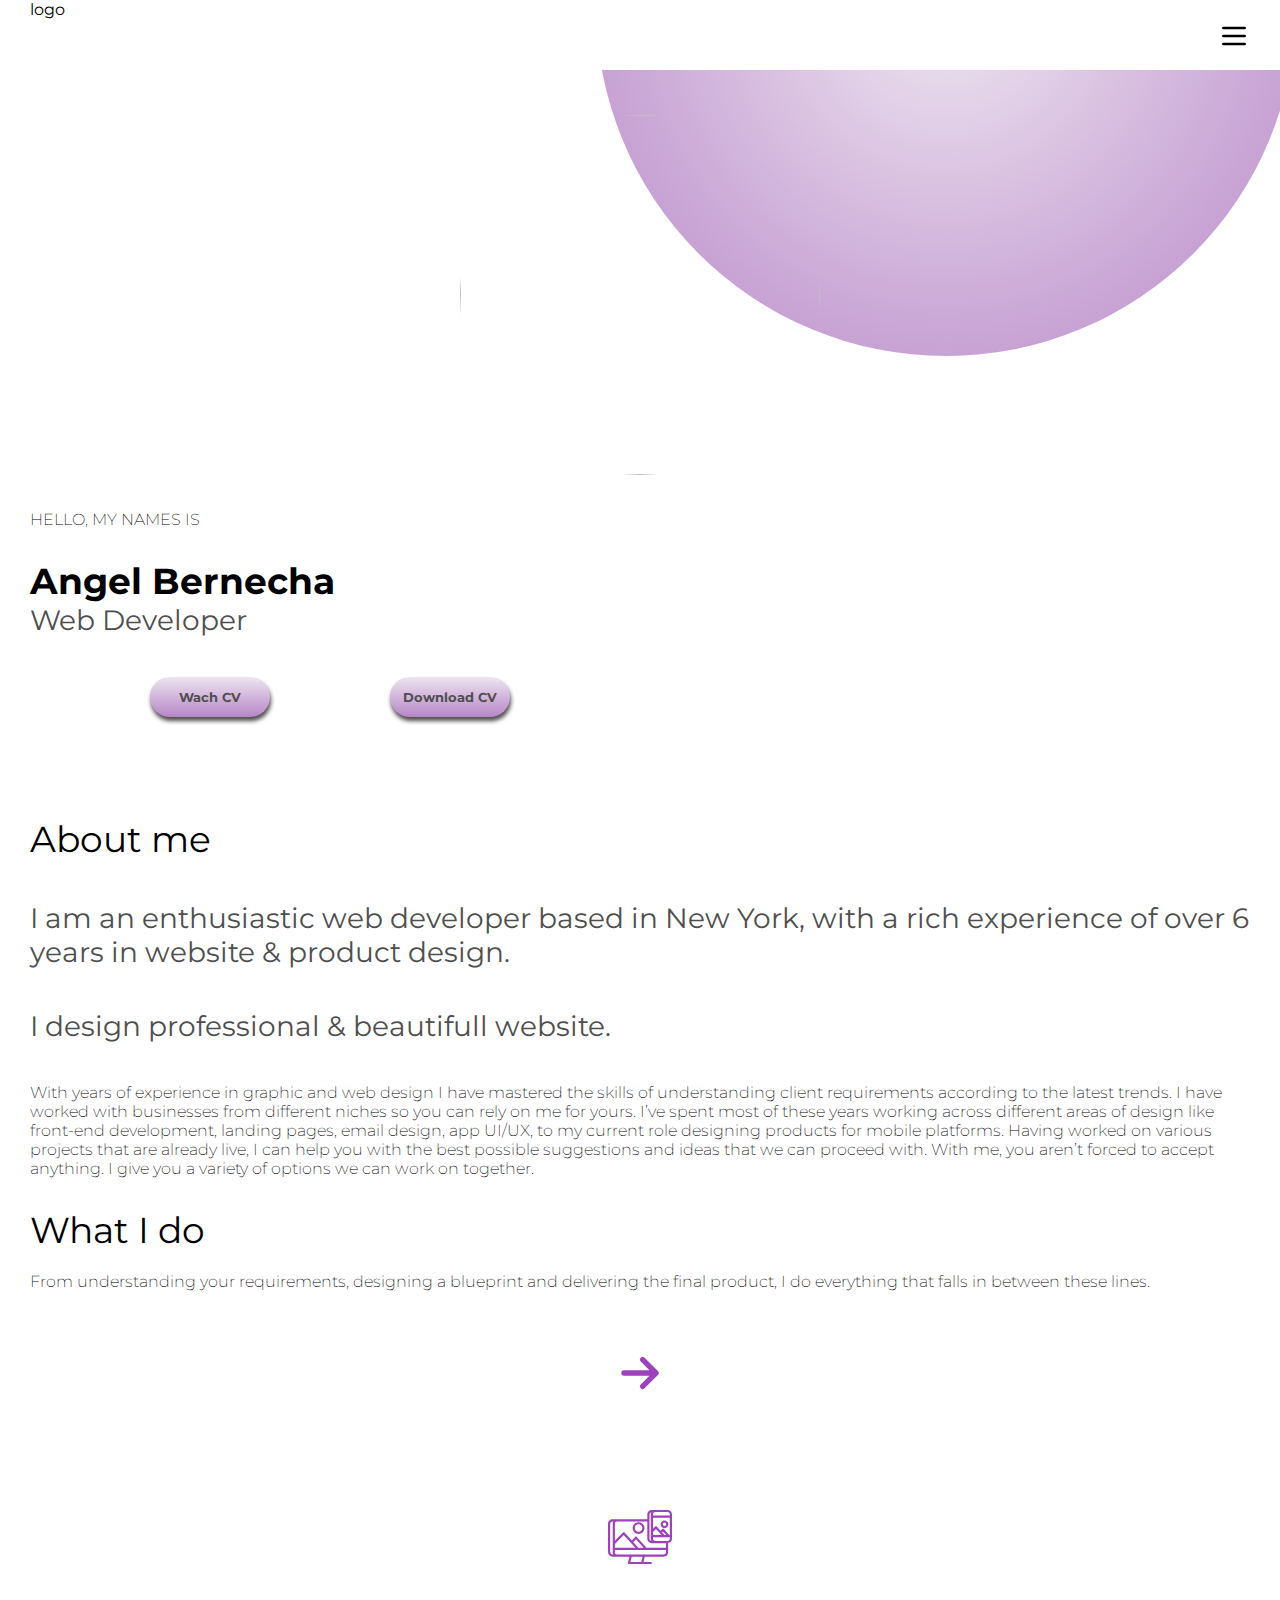
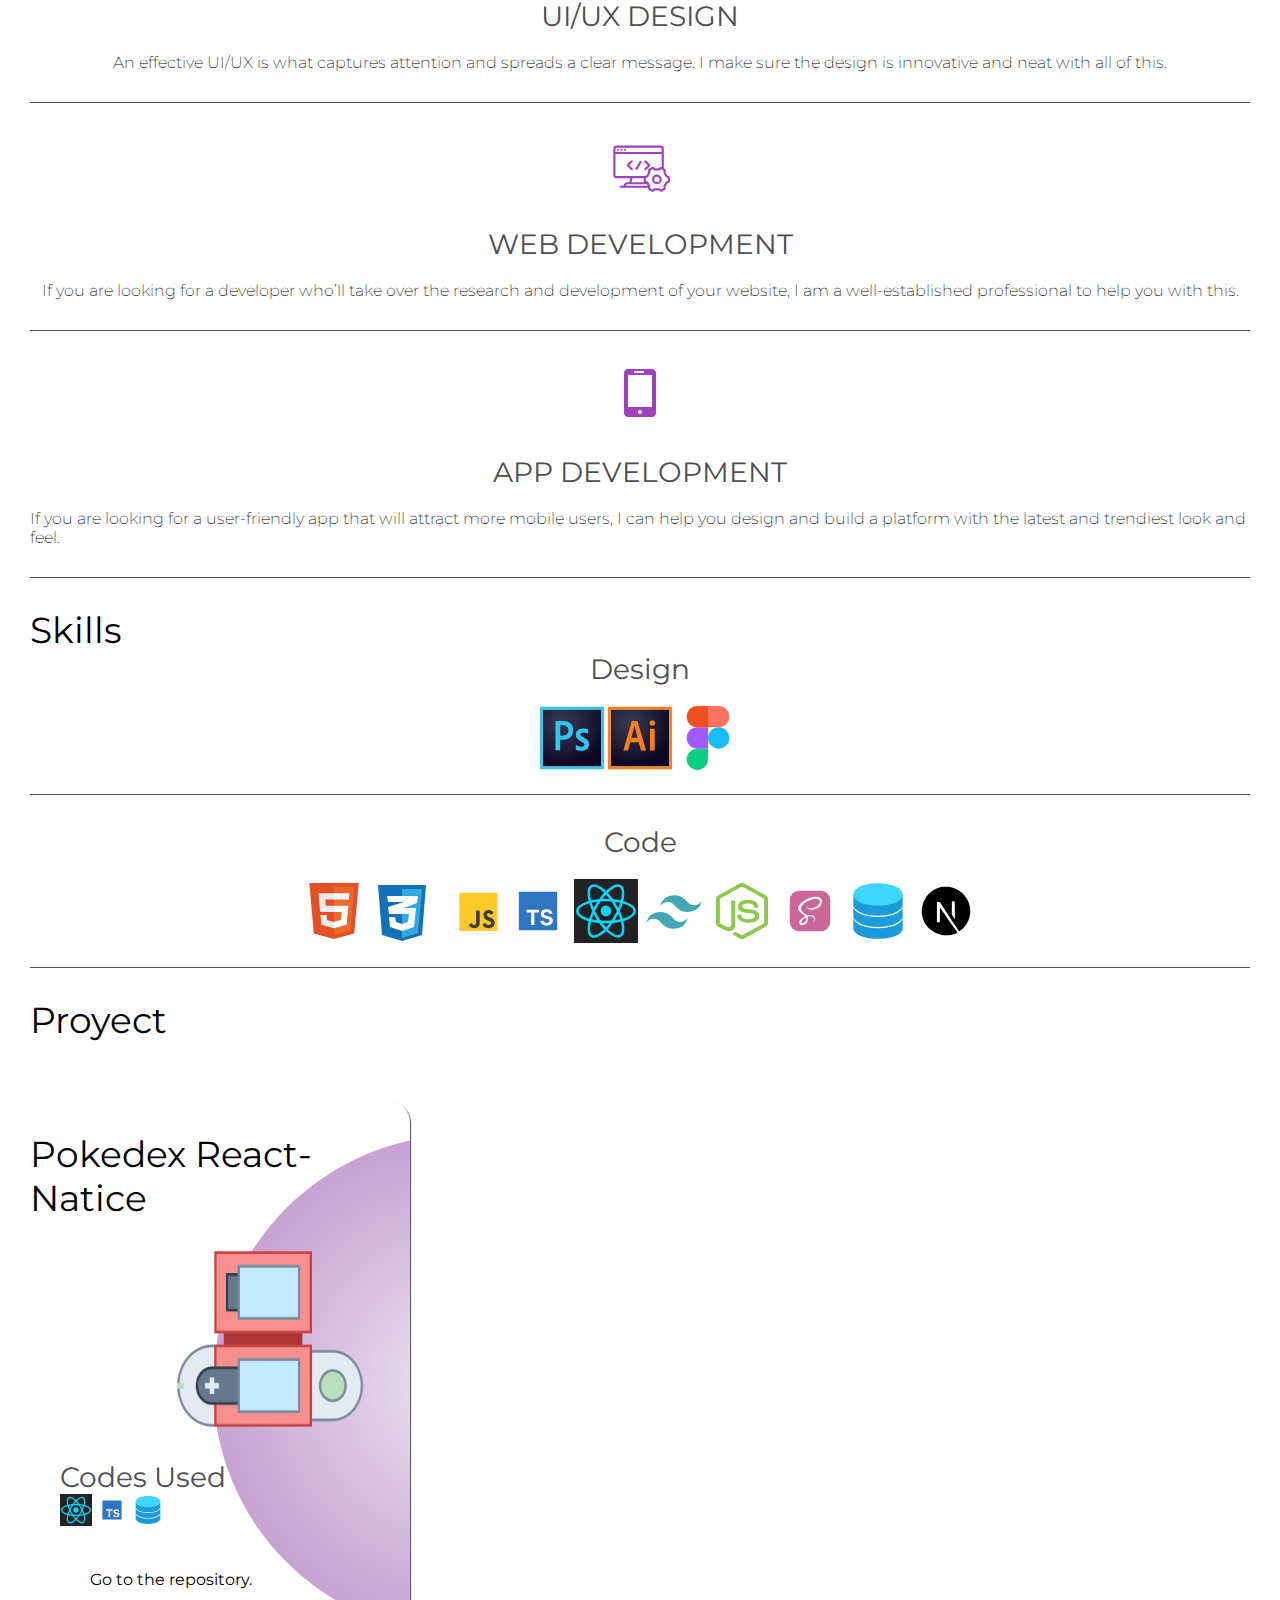
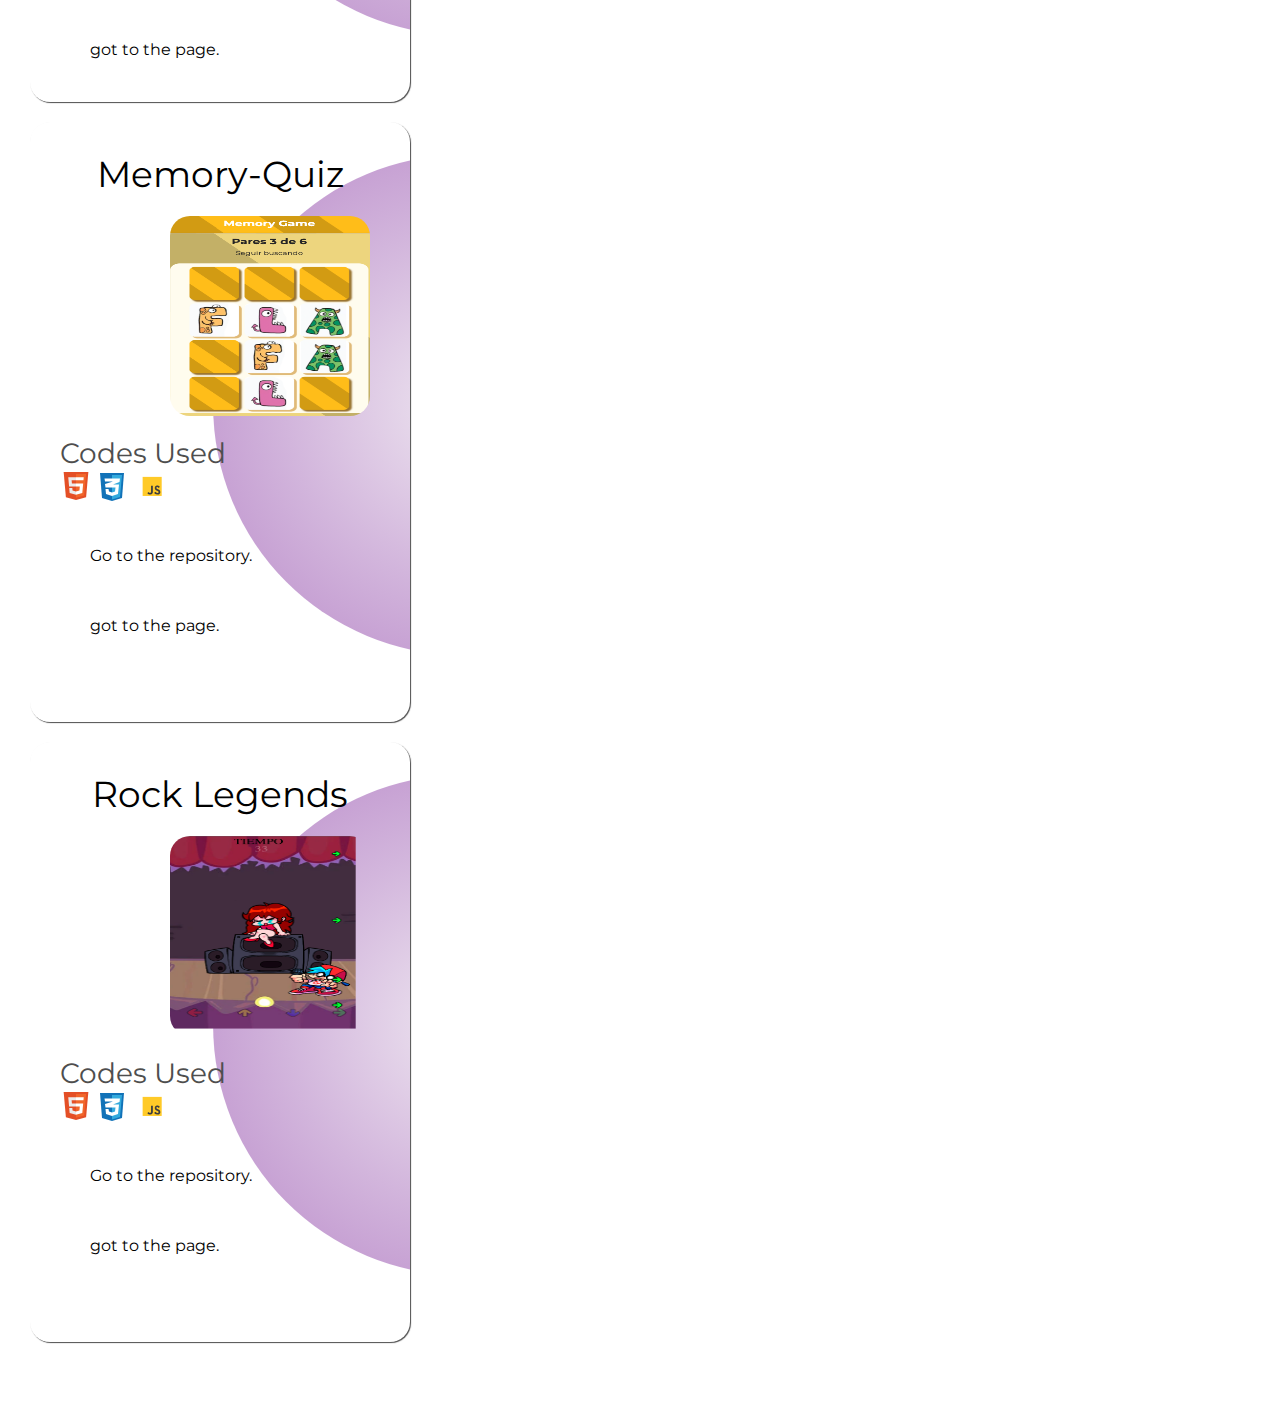
==== index.html @ c0355882 "new style add" ====
<!DOCTYPE html>
<html lang="en">
<head>
  <meta charset="UTF-8">
  <meta name="viewport" content="width=device-width, initial-scale=1.0">
  <title>Angel's Porfolio</title>
  <link rel="stylesheet" href="./css/style.css">
  <link rel="preconnect" href="https://fonts.googleapis.com">
<link rel="preconnect" href="https://fonts.gstatic.com" crossorigin>
<link href="https://fonts.googleapis.com/css2?family=Montserrat:wght@100;200;500;700&display=swap" rel="stylesheet">
</head>
<body>
  <header class="header">
    <section  class="header-info">
      <p>logo</p>
      
    </section>
    <section class="header-menuContainer">
      <div onclick="showMovil()" class="header-menuIconContainer">
        <svg class="header-menuIcon" width="32px" height="32px" viewBox="0 0 24.00 24.00" fill="none" xmlns="http://www.w3.org/2000/svg"><g id="SVGRepo_bgCarrier" stroke-width="0"></g><g id="SVGRepo_tracerCarrier" stroke-linecap="round" stroke-linejoin="round"></g><g id="SVGRepo_iconCarrier"> <path d="M4 6H20M4 12H20M4 18H20" stroke="#000000" stroke-width="2" stroke-linecap="round" stroke-linejoin="round"></path> </g></svg>  
      </div>
      <nav class="header-menuList inactive">
        <ul>
          <li class="header-list"><a href="#" >Home</a></li>
          <li class="header-list" ><a href="#" >About</a></li>
          <li class="header-list" ><a href="#" >Services</a></li>
          <li class="header-list" ><a href="#" >Portfolio</a></li>
          <li class="header-list" ><a href="#" >Contact</a></li>
        </ul>
      </nav>
    </section>
  </header>
  <main class="main">
    <div class="main-decorate"> </div>
    <section class="main-ImagenSeccion">
      <div class="main-img" >
      <img src="https://emprendedor.com/wp-content/uploads/2021/08/imagen-profesional1-1536x1025.jpg" alt="">
      </div>
   
    </section>
 
    <section class="infoSeccion">
      <p class="infoSeccion-title" >HELLO, MY NAMES IS</p>
      <h3 class="title">Angel Bernecha</h3>
      <p class="sub-title">Web Developer</p>
      <div class="CV-area">
          <a href="./viewcv.html">
            <button class="botonCV"> Wach CV</button>
          </a>
          <a href="./files/English cv_software-developer_angel-Bernechea .png" download>
            <button class="botonCV"> Download CV</button>
          </a>
      </div>
      <div class="infoSeccion-body" >
        <p class="title" >About me</p>
        <p class="sub-title">I am an enthusiastic web developer based in New York, with a rich experience of over 6 years in website & product design.</p>
        <p class="sub-title" >I design professional & beautifull website.</p>
        <p class="infoSeccion-title" >With years of experience in graphic and web design I have mastered the skills of understanding client requirements according to the latest trends. I have worked with businesses from different niches so you can rely on me for yours.
          I’ve spent most of these years working across different areas of design like front-end development, landing pages, email design, app UI/UX, to my current role designing products for mobile platforms. Having worked on various projects that are already live, I can help you with the best possible suggestions and ideas that we can proceed with. With me, you aren’t forced to accept anything. I give you a variety of options we can work on together.</p>

      </div>
    </section>
    <section class="skillSeccion" >
      <div class="skillSeccion-main" >
        <p class="title " >What I do</p>
        <p class="infoSeccion-title" >From understanding your requirements, designing a blueprint and delivering the final product, I do everything that falls in between these lines.</p>
        <svg class="skillSeccion-arrow" viewBox="0 0 24 24" fill="none" xmlns="http://www.w3.org/2000/svg"><g id="SVGRepo_bgCarrier" stroke-width="0"></g><g id="SVGRepo_tracerCarrier" stroke-linecap="round" stroke-linejoin="round"></g><g id="SVGRepo_iconCarrier"> <path d="M6 12H18M18 12L13 7M18 12L13 17" stroke="#9d41bd" stroke-width="2" stroke-linecap="round" stroke-linejoin="round"></path> </g></svg>
      </div>
      <div class="skillSeccion-softContainer">
        <div class="skillSeccion-soft" >
          <svg fill="#9d41bd" height="64px" width="64px" version="1.1" id="Layer_1" xmlns="http://www.w3.org/2000/svg" xmlns:xlink="http://www.w3.org/1999/xlink" viewBox="0 0 511.996 511.996" xml:space="preserve"><g id="SVGRepo_bgCarrier" stroke-width="0"></g><g id="SVGRepo_tracerCarrier" stroke-linecap="round" stroke-linejoin="round"></g><g id="SVGRepo_iconCarrier"> <g> <g> <path d="M244.606,137.494c-26.153,0-47.432,21.278-47.432,47.431c0,26.153,21.278,47.432,47.432,47.432 c26.154,0,47.431-21.278,47.431-47.432C292.036,158.77,270.759,137.494,244.606,137.494z M244.606,214.877 c-16.515,0-29.953-13.437-29.953-29.953c0-16.516,13.437-29.952,29.953-29.952c16.515,0,29.952,13.437,29.952,29.952 C274.557,201.44,261.12,214.877,244.606,214.877z"></path> </g> </g> <g> <g> <path d="M452.072,123.043c-17.141,0-31.087,13.946-31.087,31.087c0,17.141,13.946,31.087,31.087,31.087 s31.087-13.946,31.087-31.087C483.158,136.989,469.212,123.043,452.072,123.043z M452.072,167.738 c-7.503,0-13.608-6.105-13.608-13.608s6.104-13.608,13.608-13.608s13.608,6.105,13.608,13.608 C465.679,161.634,459.575,167.738,452.072,167.738z"></path> </g> </g> <g> <g> <path d="M476.794,39.399l-127.09-0.005c-19.411,0-35.203,15.797-35.203,35.214v40.122h-52.404c-0.012,0-0.022-0.001-0.034-0.001 H71.242c-0.022,0-0.044,0.001-0.068,0.001H37.35C16.755,114.73,0,131.486,0,152.08v224.414c0,20.595,16.755,37.35,37.35,37.35 h133.817l-11.799,47.928c-0.01,0.041-0.014,0.083-0.023,0.124c-0.048,0.21-0.086,0.423-0.119,0.639 c-0.016,0.104-0.035,0.207-0.048,0.312c-0.024,0.207-0.035,0.418-0.044,0.632c-0.005,0.107-0.015,0.216-0.016,0.324 c0,0.021-0.003,0.041-0.003,0.061c0,0.261,0.016,0.519,0.038,0.774c0.003,0.033,0.001,0.066,0.005,0.099 c0.031,0.32,0.083,0.636,0.148,0.946c0.008,0.04,0.021,0.078,0.03,0.119c0.061,0.267,0.132,0.53,0.216,0.787 c0.024,0.073,0.054,0.146,0.08,0.219c0.079,0.22,0.164,0.437,0.26,0.649c0.04,0.087,0.083,0.174,0.126,0.26 c0.096,0.193,0.197,0.383,0.305,0.568c0.054,0.091,0.107,0.181,0.164,0.27c0.114,0.179,0.237,0.352,0.364,0.522 c0.043,0.058,0.079,0.121,0.125,0.179c0.02,0.024,0.043,0.047,0.063,0.071c0.154,0.192,0.317,0.374,0.486,0.552 c0.045,0.048,0.086,0.099,0.133,0.146c0.217,0.218,0.444,0.423,0.683,0.616c0.063,0.051,0.129,0.096,0.193,0.146 c0.182,0.14,0.367,0.275,0.559,0.401c0.083,0.054,0.169,0.103,0.254,0.154c0.183,0.111,0.369,0.217,0.562,0.313 c0.089,0.045,0.178,0.087,0.268,0.129c0.197,0.092,0.396,0.175,0.601,0.252c0.09,0.034,0.179,0.068,0.269,0.099 c0.212,0.072,0.428,0.133,0.646,0.189c0.089,0.023,0.175,0.049,0.263,0.068c0.231,0.051,0.465,0.09,0.703,0.121 c0.079,0.01,0.157,0.027,0.238,0.036c0.315,0.034,0.634,0.055,0.957,0.055h105.359h69.171c4.828,0,8.74-3.913,8.74-8.74 c0-4.826-3.912-8.739-8.74-8.739h-58.021l10.161-41.278l152.849-0.005c18.427,0,33.42-14.986,33.42-33.408v-75.6 c17.535-1.994,31.204-16.913,31.204-34.972V74.605C512,55.191,496.206,39.399,476.794,39.399z M359.942,74.605 c0-9.774,7.952-17.726,17.727-17.726h99.125c9.775-0.001,17.727,7.951,17.727,17.726v10.303H359.942V74.605z M359.941,102.385 H494.52v138.593h-4.179l-43.979-48.396c-1.657-1.822-4.006-2.862-6.468-2.862s-4.811,1.039-6.468,2.862l-12.486,13.738 l-31.006-34.107c-1.656-1.821-4.005-2.861-6.467-2.861c-2.461,0-4.81,1.039-6.466,2.862l-17.059,18.768V102.385z M466.723,240.978 h-14.276l-19.695-21.664l7.142-7.859L466.723,240.978z M359.943,216.271l0.347,0.315l23.179-25.501l45.358,49.893h-68.884V216.271 z M331.98,74.609c0-8.911,6.609-16.288,15.175-17.53c-2.978,5.166-4.693,11.147-4.693,17.527V269.86 c0,6.375,1.712,12.355,4.688,17.518c-8.564-1.245-15.171-8.615-15.171-17.518V74.609z M55.301,311.432l70.306-72.26 l93.467,102.804H55.301V311.432z M202.523,297.776l20.999-23.107l61.163,67.305h-41.991v0.001L202.523,297.776z M41.875,396.364 H37.35c-10.957,0.001-19.871-8.913-19.871-19.87V152.08c0-10.957,8.914-19.871,19.871-19.871h4.525 c-2.583,4.74-4.053,10.172-4.053,15.938V380.43C37.822,386.196,39.291,391.625,41.875,396.364z M266.364,455.122h-87.358 l10.161-41.278h87.358L266.364,455.122z M463.317,380.432c0,8.783-7.151,15.929-15.941,15.929H71.242 c-8.79,0-15.941-7.145-15.941-15.929v-20.977h408.016V380.432z M463.317,341.976H308.303l-78.312-86.178 c-1.657-1.822-4.005-2.862-6.468-2.862c-2.462,0-4.811,1.039-6.467,2.862l-26.344,28.987l-58.423-64.245 c-1.622-1.783-3.908-2.818-6.318-2.858c-2.434-0.008-4.731,0.916-6.411,2.644l-64.258,66.043V148.148 c0-8.778,7.133-15.92,15.907-15.938h243.293V269.86c0,19.41,15.792,35.202,35.203,35.202l113.613,0.003V341.976z M494.521,269.859 c0,9.775-7.952,17.727-17.727,17.727l-99.193-0.003c-9.744-0.037-17.66-7.972-17.66-17.724v-11.402h134.579V269.859z"></path> </g> </g> </g></svg>
          <di class="skillSeccion-softContainerInfo">
            <p class="sub-title">UI/UX DESIGN</p>
            <p class="infoSeccion-title" >An effective UI/UX is what captures attention and spreads a clear message. I make sure the design is innovative and neat with all of this.</p>
          </di>
        </div>
      </div>
      <div class="skillSeccion-softContainer">
        <div class="skillSeccion-soft" >
          <svg width="64px" height="64px" viewBox="0 0 60 60" xmlns="http://www.w3.org/2000/svg" fill="#000000"><g id="SVGRepo_bgCarrier" stroke-width="0"></g><g id="SVGRepo_tracerCarrier" stroke-linecap="round" stroke-linejoin="round"></g><g id="SVGRepo_iconCarrier"> <defs> <style>.cls-1{fill:none;}.cls-2{fill:#9d41bd;}</style> </defs> <title></title> <g data-name="Layer 2" id="Layer_2"> <g id="Icons"> <g id="Development"> <rect class="cls-1" height="60" width="60"></rect> <circle class="cls-2" cx="9.33" cy="15.74" r="1"></circle> <circle class="cls-2" cx="16" cy="15.74" r="1"></circle> <circle class="cls-2" cx="12.67" cy="15.74" r="1"></circle> <path class="cls-2" d="M20,30.25l3-3a1,1,0,1,0-1.42-1.42l-3.72,3.73a1,1,0,0,0,0,1.41l3.72,3.73a1,1,0,0,0,1.42,0,1,1,0,0,0,0-1.41Z"></path> <path class="cls-2" d="M34.32,34.68a1,1,0,0,0,1.41,0L39.46,31a1,1,0,0,0,0-1.41l-3.73-3.73a1,1,0,0,0-1.41,1.42l3,3-3,3A1,1,0,0,0,34.32,34.68Z"></path> <path class="cls-2" d="M31,26.15a1,1,0,0,0-1.37.37L25.94,33a1,1,0,1,0,1.73,1l3.73-6.45A1,1,0,0,0,31,26.15Z"></path> <path class="cls-2" d="M55.86,40a.29.29,0,0,1-.27-.19,10.43,10.43,0,0,0-1.67-2.89.29.29,0,0,1,0-.33,2.3,2.3,0,0,0-.84-3.14L52.33,33V14.74a3,3,0,0,0-3-3H8a3,3,0,0,0-3,3V40.08a2.34,2.34,0,0,0,2.33,2.33H21l-1,3.7H18.67a4.33,4.33,0,0,0-4.21,3.33H12a1,1,0,0,0,0,2H37.47a2.12,2.12,0,0,0,.07.71,2.25,2.25,0,0,0,1.07,1.4l2.11,1.22a2.3,2.3,0,0,0,3.14-.85.31.31,0,0,1,.31-.14,9.74,9.74,0,0,0,3.32,0,.3.3,0,0,1,.31.15,2.3,2.3,0,0,0,2,1.14,2.27,2.27,0,0,0,1.15-.3l2.11-1.22a2.29,2.29,0,0,0,1.07-1.4,2.26,2.26,0,0,0-.23-1.74.3.3,0,0,1,0-.34,10.52,10.52,0,0,0,1.67-2.88.28.28,0,0,1,.27-.19,2.31,2.31,0,0,0,2.3-2.3V42.26A2.3,2.3,0,0,0,55.86,40ZM7,14.74a1,1,0,0,1,1-1H49.33a1,1,0,0,1,1,1v3H7Zm.33,25.67A.33.33,0,0,1,7,40.08V19.74H50.33V32A2.29,2.29,0,0,0,47.8,33h0a.29.29,0,0,1-.3.13,10.27,10.27,0,0,0-3.32,0,.28.28,0,0,1-.3-.13h0a2.29,2.29,0,0,0-3.14-.84l-2.11,1.22a2.24,2.24,0,0,0-1.07,1.39,2.32,2.32,0,0,0,.22,1.75.27.27,0,0,1,0,.33,10.43,10.43,0,0,0-1.67,2.89.29.29,0,0,1-.27.19,2.29,2.29,0,0,0-1.36.45ZM34,46.11H22l1-3.7H33.5V44.7A2.32,2.32,0,0,0,34,46.11Zm-15.32,2H36.48a11,11,0,0,0,.78,1.33H16.57A2.33,2.33,0,0,1,18.67,48.11ZM56.16,44.7a.3.3,0,0,1-.3.3,2.31,2.31,0,0,0-2.15,1.48,8.46,8.46,0,0,1-1.34,2.33,2.31,2.31,0,0,0-.21,2.6.26.26,0,0,1,0,.22.29.29,0,0,1-.14.19L49.94,53a.3.3,0,0,1-.41-.12,2.31,2.31,0,0,0-2.37-1.11,7.92,7.92,0,0,1-2.66,0,2.31,2.31,0,0,0-2.37,1.12.31.31,0,0,1-.41.11l-2.11-1.22a.29.29,0,0,1-.14-.19.26.26,0,0,1,0-.22,2.33,2.33,0,0,0-.21-2.6,8.35,8.35,0,0,1-1.35-2.33A2.28,2.28,0,0,0,35.8,45a.3.3,0,0,1-.3-.3V42.26a.29.29,0,0,1,.3-.3,2.3,2.3,0,0,0,2.14-1.48,8.21,8.21,0,0,1,1.35-2.33,2.33,2.33,0,0,0,.21-2.6.28.28,0,0,1,0-.23.26.26,0,0,1,.14-.18l2.11-1.22a.28.28,0,0,1,.15,0,.3.3,0,0,1,.25.14h0a2.32,2.32,0,0,0,2.37,1.12,7.92,7.92,0,0,1,2.66,0A2.33,2.33,0,0,0,49.53,34h0a.29.29,0,0,1,.4-.1l2.11,1.22a.26.26,0,0,1,.14.18.28.28,0,0,1,0,.23,2.3,2.3,0,0,0,.21,2.59,8.51,8.51,0,0,1,1.34,2.34A2.32,2.32,0,0,0,55.86,42a.29.29,0,0,1,.3.3Z"></path> <path class="cls-2" d="M45.83,38.94a4.54,4.54,0,1,0,4.54,4.54A4.54,4.54,0,0,0,45.83,38.94Zm0,7.08a2.54,2.54,0,1,1,2.54-2.54A2.54,2.54,0,0,1,45.83,46Z"></path> </g> </g> </g> </g></svg>
          <di class="skillSeccion-softContainerInfo">
            <p class="sub-title">WEB DEVELOPMENT</p>
            <p class="infoSeccion-title" >If you are looking for a developer who’ll take over the research and development of your website, I am a well-established professional to help you with this.</p>
          </di>
        </div>
      </div>
      <div class="skillSeccion-softContainer">
        <div class="skillSeccion-soft" >
          <svg fill="#9d41bd" width="64px" height="64px" viewBox="0 0 32 32" version="1.1" xmlns="http://www.w3.org/2000/svg"><g id="SVGRepo_bgCarrier" stroke-width="0"></g><g id="SVGRepo_tracerCarrier" stroke-linecap="round" stroke-linejoin="round"></g><g id="SVGRepo_iconCarrier"> <title>phone</title> <path d="M21.999 4h-12c-1.104 0-1.999 0.896-1.999 2v20c0 1.104 0.895 2 1.999 2h12c1.105 0 2.001-0.896 2.001-2v-20c0-1.104-0.896-2-2.001-2zM13 5h5l0.062 1h-5.062v-1zM15.979 26.5c-0.552 0-1-0.447-1-1s0.448-1 1-1c0.553 0 1 0.447 1 1s-0.448 1-1 1zM21.999 23h-12l0.021-16h11.979v16z"></path> </g></svg>
          <di class="skillSeccion-softContainerInfo">
            <p class="sub-title">APP DEVELOPMENT</p>
            <p class="infoSeccion-title" >If you are looking for a user-friendly app that will attract more mobile users, I can help you design and build a platform with the latest and trendiest look and feel.</p>
          </di>
        </div>
      </div>

    </section>
		<section class="codeSeccion">
			<p class="title " >Skills</p>
			<div class="skillSeccion-soft">
				<p class="sub-title">Design</p>
				<div class="codeSeccion-icon">
					<svg width="64px" height="64px" viewBox="0 123.30600000000001 595.279 595.279" xmlns="http://www.w3.org/2000/svg" fill="#000000"><g id="SVGRepo_bgCarrier" stroke-width="0"></g><g id="SVGRepo_tracerCarrier" stroke-linecap="round" stroke-linejoin="round"></g><g id="SVGRepo_iconCarrier"><radialGradient id="a" cx="-183.69" cy="328.972" r=".76" gradientTransform="matrix(545.6736 0 0 528.3113 100439.305 -173525.125)" gradientUnits="userSpaceOnUse"><stop offset="0" stop-color="#34364e" stop-opacity=".98"></stop><stop offset="1" stop-color="#0c0824"></stop></radialGradient><path d="M24.803 155.549h545.674v530.792H24.803V155.549z" fill="url(#a)"></path><path d="M24.803 155.549h545.674v530.792H24.803V155.549zM0 711.145h595.28V130.746H0v580.399zm401.318-342.287c-19.595 0-26.291 9.921-26.291 18.106 0 8.929 4.464 15.13 30.756 28.772 38.941 18.851 51.095 36.957 51.095 63.497 0 39.685-30.26 61.016-71.186 61.016-21.579 0-40.182-4.465-50.847-10.665-1.736-.744-1.984-1.984-1.984-3.969v-36.461c0-2.48 1.24-3.225 2.977-1.984 15.626 10.17 33.484 14.634 49.854 14.634 19.595 0 27.78-8.185 27.78-19.347 0-8.929-5.705-16.866-30.757-29.764-35.221-16.866-49.854-33.98-49.854-62.504 0-31.997 25.052-58.536 68.457-58.536 21.331 0 36.213 3.225 44.398 6.945 1.984 1.24 2.48 3.224 2.48 4.96v33.98c0 1.984-1.24 3.225-3.721 2.48-10.913-6.943-27.035-11.16-43.157-11.16zm-213.309 29.516c5.705.496 10.17.496 20.091.496 29.021 0 56.304-10.169 56.304-49.606 0-31.5-19.595-47.375-52.583-47.375-9.921 0-19.347.496-23.812.744v95.741zM143.86 266.668c0-1.736 3.473-2.977 5.456-2.977 15.875-.744 39.438-1.24 63.993-1.24 68.705 0 95.492 37.701 95.492 85.82 0 63-45.638 90.036-101.693 90.036-9.425 0-12.649-.496-19.347-.496v95.245c0 1.984-.744 2.976-2.976 2.976h-37.949c-1.984 0-2.977-.744-2.977-2.976V266.668z" fill="#31c5f0"></path></g></svg>
					<svg width="64px" height="64px" viewBox="0 123.30600000000001 595.279 595.279" xmlns="http://www.w3.org/2000/svg" fill="#000000"><g id="SVGRepo_bgCarrier" stroke-width="0"></g><g id="SVGRepo_tracerCarrier" stroke-linecap="round" stroke-linejoin="round"></g><g id="SVGRepo_iconCarrier"><radialGradient id="a" cx="-183.69" cy="328.972" r=".76" gradientTransform="matrix(545.6736 0 0 528.3113 100439.305 -173525.125)" gradientUnits="userSpaceOnUse"><stop offset="0" stop-color="#423325" stop-opacity=".98"></stop><stop offset="1" stop-color="#1c0a00"></stop></radialGradient><path d="M24.803 155.549h545.674v530.792H24.803V155.549z" fill="url(#a)"></path><path d="M24.803 155.549h545.674v530.792H24.803V155.549zM0 711.145h595.28V130.746H0v580.399zm389.908-373.539c0-1.984.744-2.977 2.977-2.977h38.941c1.983 0 2.976.744 2.976 2.977v195.699c0 1.983-.496 2.976-2.976 2.976h-38.445c-2.48 0-3.225-1.24-3.225-3.224V337.606h-.248zm-2.728-56.304c0-15.874 11.161-25.299 25.3-25.299 15.13 0 25.299 10.169 25.299 25.299 0 16.37-10.665 25.299-25.795 25.299-14.387.001-24.804-8.929-24.804-25.299zM275.565 419.209c-6.944-27.532-23.314-87.556-29.516-116.576h-.496c-5.209 29.02-18.354 78.13-28.771 116.576h58.783zm-68.953 40.182l-19.595 74.41c-.496 1.983-1.24 2.479-3.72 2.479h-36.461c-2.48 0-2.977-.744-2.48-3.72l70.441-246.546c1.24-4.464 1.984-8.433 2.48-20.586 0-1.736.744-2.48 1.984-2.48h52.087c1.736 0 2.48.496 2.977 2.48l78.874 267.628c.496 1.983 0 3.224-1.984 3.224h-41.174c-1.984 0-3.225-.496-3.72-2.231l-20.339-74.658h-79.37z" fill="#ff7f18"></path></g></svg>
					<svg width="64px" height="64px" viewBox="0 0 24 24" xmlns="http://www.w3.org/2000/svg" fill="#000000"><g id="SVGRepo_bgCarrier" stroke-width="0"></g><g id="SVGRepo_tracerCarrier" stroke-linecap="round" stroke-linejoin="round"></g><g id="SVGRepo_iconCarrier"> <g fill="none" fill-rule="evenodd" transform="translate(4)"> <circle cx="12" cy="12" r="4" fill="#19BCFE"></circle> <path fill="#09CF83" d="M4,24 C6.209139,24 8,22.209139 8,20 C8,19.3969461 8,18.0636128 8,16 C6.20303877,16 4.86970543,16 4,16 C1.790861,16 0,17.790861 0,20 C0,22.209139 1.790861,24 4,24 Z"></path> <path fill="#A259FF" d="M4,16 C4.73637967,16 6.069713,16 8,16 L8,8 C6.069713,8 4.73637967,8 4,8 C1.790861,8 0,9.790861 0,12 C0,14.209139 1.790861,16 4,16 Z"></path> <path fill="#F24E1E" d="M4,8 C4.73637967,8 6.069713,8 8,8 L8,0 C6.069713,0 4.73637967,0 4,0 C1.790861,0 0,1.790861 0,4 C0,6.209139 1.790861,8 4,8 Z"></path> <path fill="#FF7262" d="M12,8 L8,8 L8,8 L8,0 L12,0 L12,0 C14.209139,0 16,1.790861 16,4 C16,6.209139 14.209139,8 12,8 Z"></path> </g> </g></svg>
			</div>
			</div>
			<div class="skillSeccion-soft">
				<p class="sub-title">Code</p>
				<div class="codeSeccion-icon" >
          <svg width="64px" height="64px" viewBox="0 0 32 32" xmlns="http://www.w3.org/2000/svg" fill="#000000"><g id="SVGRepo_bgCarrier" stroke-width="0"></g><g id="SVGRepo_tracerCarrier" stroke-linecap="round" stroke-linejoin="round"></g><g id="SVGRepo_iconCarrier"><title>file_type_html</title><polygon points="5.902 27.201 3.655 2 28.345 2 26.095 27.197 15.985 30 5.902 27.201" style="fill:#e44f26"></polygon><polygon points="16 27.858 24.17 25.593 26.092 4.061 16 4.061 16 27.858" style="fill:#f1662a"></polygon><polygon points="16 13.407 11.91 13.407 11.628 10.242 16 10.242 16 7.151 15.989 7.151 8.25 7.151 8.324 7.981 9.083 16.498 16 16.498 16 13.407" style="fill:#ebebeb"></polygon><polygon points="16 21.434 15.986 21.438 12.544 20.509 12.324 18.044 10.651 18.044 9.221 18.044 9.654 22.896 15.986 24.654 16 24.65 16 21.434" style="fill:#ebebeb"></polygon><polygon points="15.989 13.407 15.989 16.498 19.795 16.498 19.437 20.507 15.989 21.437 15.989 24.653 22.326 22.896 22.372 22.374 23.098 14.237 23.174 13.407 22.341 13.407 15.989 13.407" style="fill:#fff"></polygon><polygon points="15.989 7.151 15.989 9.071 15.989 10.235 15.989 10.242 23.445 10.242 23.445 10.242 23.455 10.242 23.517 9.548 23.658 7.981 23.732 7.151 15.989 7.151" style="fill:#fff"></polygon></g></svg>
					<svg width="64px" height="64px" viewBox="0 0 32 32" fill="none" xmlns="http://www.w3.org/2000/svg"><g id="SVGRepo_bgCarrier" stroke-width="0"></g><g id="SVGRepo_tracerCarrier" stroke-linecap="round" stroke-linejoin="round"></g><g id="SVGRepo_iconCarrier"> <path d="M6 28L4 3H28L26 28L16 31L6 28Z" fill="#1172B8"></path> <path d="M26 5H16V29.5L24 27L26 5Z" fill="#33AADD"></path> <path d="M19.5 17.5H9.5L9 14L17 11.5H9L8.5 8.5H24L23.5 12L17 14.5H23L22 24L16 26L10 24L9.5 19H12.5L13 21.5L16 22.5L19 21.5L19.5 17.5Z" fill="white"></path> </g></svg>
					<svg width="64px" height="64px" viewBox="-8.12 -8.12 36 47" fill="none" xmlns="http://www.w3.org/2000/svg"><g id="SVGRepo_bgCarrier" stroke-width="0"></g><g id="SVGRepo_tracerCarrier" stroke-linecap="round" stroke-linejoin="round"></g><g id="SVGRepo_iconCarrier"> <rect x="2" y="2" width="28" height="28" fill="#FFCA28"></rect> <path d="M19 25.2879L21.0615 23.9237C21.2231 24.4313 22.2462 25.6368 23.5385 25.6368C24.8308 25.6368 25.4308 24.931 25.4308 24.463C25.4308 23.1878 24.1112 22.7382 23.4774 22.5223C23.374 22.4871 23.289 22.4581 23.2308 22.4328C23.2009 22.4198 23.1558 22.4025 23.0979 22.3804C22.393 22.1111 19.7923 21.1175 19.7923 18.2373C19.7923 15.065 22.8538 14.7002 23.5462 14.7002C23.9991 14.7002 26.1769 14.7557 27.2615 16.7939L25.2615 18.1898C24.8231 17.3015 24.0946 17.0081 23.6462 17.0081C22.5385 17.0081 22.3077 17.8201 22.3077 18.1898C22.3077 19.227 23.5112 19.6919 24.5273 20.0844C24.7932 20.1871 25.0462 20.2848 25.2615 20.3866C26.3692 20.91 28 21.7666 28 24.463C28 25.8136 26.8672 28.0002 24.0154 28.0002C20.1846 28.0002 19.1692 25.7003 19 25.2879Z" fill="#3E3E3E"></path> <path d="M9 25.5587L11.1487 24.1953C11.317 24.7026 11.9713 25.638 12.9205 25.638C13.8698 25.638 14.3557 24.663 14.3557 24.1953V15.0002H16.9982V24.1953C17.041 25.4636 16.3376 28.0002 13.2332 28.0002C10.379 28.0002 9.19242 26.3039 9 25.5587Z" fill="#3E3E3E"></path> </g></svg>
					<svg width="64px" height="64px" viewBox="0 0 25 25" fill="none" xmlns="http://www.w3.org/2000/svg" stroke=""><g id="SVGRepo_bgCarrier" stroke-width="0"></g><g id="SVGRepo_tracerCarrier" stroke-linecap="round" stroke-linejoin="round"></g><g id="SVGRepo_iconCarrier"> <path fill-rule="evenodd" clip-rule="evenodd" d="M20 5H5V20H20V5ZM11.0769 18H9.82349V13.0444H8.02637V12.011H12.874V13.0444H11.0769V18ZM18.2893 16.2153C18.2893 17.4023 17.3679 18.1536 15.8738 18.1536C14.4419 18.1536 13.5371 17.4688 13.4666 16.4062L13.4624 16.3398H14.6702L14.6743 16.3813C14.72 16.8296 15.2056 17.1326 15.907 17.1326C16.5752 17.1326 17.0359 16.813 17.0359 16.3523V16.3481C17.0359 15.9539 16.7412 15.7339 15.9983 15.5803L15.3674 15.4517C14.1223 15.1985 13.5869 14.6174 13.5869 13.7085V13.7043C13.5869 12.592 14.5415 11.8574 15.8696 11.8574C17.2683 11.8574 18.0901 12.5962 18.1689 13.5964L18.1731 13.6504H16.9944L16.9861 13.6006C16.9155 13.1731 16.5005 12.8743 15.8696 12.8743C15.2512 12.8784 14.8403 13.1606 14.8403 13.6089V13.613C14.8403 14.0032 15.1309 14.2356 15.8364 14.3809L16.4714 14.5095C17.7373 14.771 18.2893 15.2773 18.2893 16.2112V16.2153Z" fill="#3075c1"></path> </g></svg>
					<svg  width="64px" height="64px"viewBox="0 0 3618.6 3618.6" id="Layer_2" xmlns="http://www.w3.org/2000/svg" fill="#000000"><g id="SVGRepo_bgCarrier" stroke-width="0"></g><g id="SVGRepo_tracerCarrier" stroke-linecap="round" stroke-linejoin="round"></g><g id="SVGRepo_iconCarrier"><style>.st0{fill:#222}.st1{fill:#00d8ff}.st2{fill:none;stroke:#00d8ff;stroke-width:144.7456;stroke-miterlimit:10}</style><path class="st0" d="M0 0h3618.6v3618.6H0z"></path><circle class="st1" cx="1806.5" cy="1807.1" r="302.6"></circle><path class="st2" d="M1806.5 1191.9c406.2 0 783.6 58.3 1068.1 156.2 342.8 118 553.6 296.9 553.6 458.9 0 168.8-223.4 358.9-591.5 480.8-278.3 92.2-644.6 140.4-1030.2 140.4-395.4 0-769.7-45.2-1051.2-141.4-356.1-121.7-570.6-314.2-570.6-479.8 0-160.7 201.3-338.2 539.3-456 285.6-99.5 672.3-159.1 1082.5-159.1z"></path><path class="st2" d="M1271 1501.3c202.9-351.9 442-649.7 669-847.2 273.5-238 533.8-331.2 674.1-250.3 146.2 84.3 199.3 372.8 121 752.7-59.2 287.2-200.4 628.5-393.1 962.6-197.5 342.5-423.7 644.2-647.6 840-283.3 247.7-557.3 337.3-700.7 254.6-139.2-80.3-192.4-343.3-125.7-695 56.4-297.4 198-662.1 403-1017.4z"></path><path class="st2" d="M1271.5 2119.8c-203.5-351.6-342.1-707.4-399.9-1002.7-69.6-355.8-20.4-627.9 119.8-709 146.1-84.6 422.5 13.5 712.5 271 219.3 194.7 444.4 487.5 637.6 821.3 198.1 342.2 346.6 688.8 404.3 980.5 73.1 369.2 13.9 651.3-129.4 734.2-139.1 80.5-393.5-4.7-664.9-238.2-229.2-197.3-474.5-502.1-680-857.1z"></path></g></svg>
					<svg width="64px" height="64px" viewBox="0 0 32 32" xmlns="http://www.w3.org/2000/svg" fill="#000000"><g id="SVGRepo_bgCarrier" stroke-width="0"></g><g id="SVGRepo_tracerCarrier" stroke-linecap="round" stroke-linejoin="round"></g><g id="SVGRepo_iconCarrier"><title>file_type_tailwind</title><path d="M9,13.7q1.4-5.6,7-5.6c5.6,0,6.3,4.2,9.1,4.9q2.8.7,4.9-2.1-1.4,5.6-7,5.6c-5.6,0-6.3-4.2-9.1-4.9Q11.1,10.9,9,13.7ZM2,22.1q1.4-5.6,7-5.6c5.6,0,6.3,4.2,9.1,4.9q2.8.7,4.9-2.1-1.4,5.6-7,5.6c-5.6,0-6.3-4.2-9.1-4.9Q4.1,19.3,2,22.1Z" style="fill:#44a8b3"></path></g></svg>
					<svg width="64px" height="64px" viewBox="0 0 32 32" fill="none" xmlns="http://www.w3.org/2000/svg"><g id="SVGRepo_bgCarrier" stroke-width="0"></g><g id="SVGRepo_tracerCarrier" stroke-linecap="round" stroke-linejoin="round"></g><g id="SVGRepo_iconCarrier"> <path d="M17.1725 2.29872C16.4627 1.89953 15.5373 1.90132 14.8269 2.29872C11.2689 4.26227 7.71082 6.22641 4.15216 8.18906C3.45969 8.55335 2.99264 9.29698 3.00009 10.0688V21.9328C2.99509 22.7197 3.48622 23.4705 4.19655 23.8298C5.21871 24.3736 6.2118 24.9726 7.25244 25.4802C8.45451 26.0709 9.95843 26.2015 11.1752 25.5855C12.1629 25.075 12.6016 23.9395 12.6003 22.896C12.6083 18.9806 12.6016 15.0651 12.6034 11.1496C12.6269 10.9756 12.4962 10.7896 12.3064 10.7938C11.8517 10.7866 11.3964 10.7896 10.9417 10.7926C10.7699 10.7764 10.6022 10.9191 10.6152 11.0918C10.6091 14.982 10.6164 18.8734 10.6115 22.7642C10.6214 23.3024 10.2578 23.8196 9.73913 24.0014C8.5412 24.4213 5.12198 22.2012 5.12198 22.2012C4.9965 22.1431 4.91682 22.007 4.92912 21.8718C4.92912 17.9576 4.92973 14.0433 4.92912 10.1297C4.91187 9.97191 5.00912 9.8298 5.15402 9.76538C8.70033 7.8134 12.2448 5.85654 15.7911 3.90336C15.9143 3.82115 16.086 3.8214 16.2089 3.90396C19.7552 5.85654 23.3003 7.81161 26.8472 9.76368C26.9926 9.828 27.0857 9.9725 27.0709 10.1297C27.0703 14.0433 27.0721 17.9576 27.0697 21.8713C27.0802 22.0098 27.0086 22.144 26.8793 22.2048C23.3661 24.1462 19.8129 26.025 16.3315 28.0228C16.1796 28.1099 16.0075 28.2086 15.8373 28.1126C14.9218 27.6062 14.0174 27.0801 13.1049 26.5688C13.0057 26.5069 12.8794 26.4803 12.7759 26.5496C12.3668 26.7652 11.982 26.9398 11.5122 27.1258C10.8524 27.387 10.9578 27.4938 11.5529 27.8405C12.62 28.4444 13.6889 29.0459 14.756 29.6504C15.4585 30.0888 16.4024 30.12 17.1275 29.7149C20.6861 27.7538 24.2436 25.7904 27.8029 23.8293C28.5113 23.468 29.0049 22.7202 28.9999 21.9327V10.0688C29.0068 9.31264 28.5576 8.58227 27.886 8.21259C24.3156 6.23947 20.7435 4.27064 17.1725 2.29872Z" fill="#8CC84B"></path> <path d="M22.5419 11.2062C21.1452 10.459 19.4836 10.4192 17.9315 10.5169C16.8102 10.6277 15.6309 10.9371 14.814 11.7409C13.9761 12.5489 13.7937 13.8537 14.1917 14.9085C14.4769 15.6539 15.1948 16.1386 15.9372 16.395C16.8935 16.7326 17.8979 16.837 18.9026 16.9414C19.819 17.0366 20.7357 17.1319 21.6165 17.4042C21.9763 17.5234 22.3953 17.7058 22.5055 18.0973C22.6073 18.5609 22.4957 19.0998 22.1193 19.4219C20.9237 20.3682 17.5979 20.2232 16.4166 19.4784C15.939 19.1611 15.7332 18.5994 15.6495 18.0641C15.6402 17.8973 15.5059 17.7443 15.3248 17.757C14.8713 17.7516 14.4178 17.7528 13.9643 17.7564C13.8061 17.7431 13.6416 17.8557 13.6329 18.0172C13.5397 20.4689 15.7914 21.5377 17.9039 21.773C19.1108 21.888 20.3442 21.8814 21.5327 21.6224C22.4261 21.419 23.3219 21.0444 23.9369 20.3563C24.6953 19.52 24.8444 18.2749 24.5043 17.2332C24.2443 16.4559 23.5012 15.9573 22.7416 15.7008C21.7086 15.3466 20.4844 15.1562 19.5488 15.0671C18.1889 14.9376 16.5729 14.9905 16.188 14.0969C16.0345 13.629 16.1651 13.048 16.5951 12.7602C17.7328 11.9885 20.0483 12.091 21.2265 12.6675C21.7675 12.9384 22.081 13.4948 22.2104 14.0565C22.2344 14.2215 22.3454 14.3937 22.5364 14.3865C22.9868 14.3955 23.4372 14.3889 23.8875 14.3895C24.0422 14.4003 24.2116 14.313 24.2418 14.1546C24.2227 12.9806 23.6232 11.7788 22.5419 11.2062Z" fill="#8CC84B"></path> </g></svg>
					<svg xmlns="http://www.w3.org/2000/svg" aria-label="Sass" role="img" viewBox="-148.48 -148.48 808.96 808.96" width="64px" height="64px" fill="#000000"><g id="SVGRepo_bgCarrier" stroke-width="0"></g><g id="SVGRepo_tracerCarrier" stroke-linecap="round" stroke-linejoin="round"></g><g id="SVGRepo_iconCarrier"><rect width="512" height="512" rx="15%" fill="#c69"></rect><path d="M258,88c-96,33-158,100-152,140s66,72,93,93h0c-35,18-79,45-78,80,2,48,54,33,76,19s44-53,30-94c31-8,58,2,66,8,31,22,15,47,4,51s-4,6,3,4,22-12,22-29c0-43-46-63-103-48-33-35-78-51-76-89,1-14,6-50,95-95s152-27,144,14c-12,62-120,104-158,68-2-4-9-7-5,4,20,50,182,27,189-79C410,79,329,64,258,88ZM172,408c-25,8-24-8-23-14,3-17,17-38,59-59C220,373,193,402,172,408Z" fill="#ffffff"></path></g></svg>
          <svg width="64px" height="64px" viewBox="0 0 1024 1024" class="icon" version="1.1" xmlns="http://www.w3.org/2000/svg" fill="#000000"><g id="SVGRepo_bgCarrier" stroke-width="0"></g><g id="SVGRepo_tracerCarrier" stroke-linecap="round" stroke-linejoin="round"></g><g id="SVGRepo_iconCarrier"><path d="M117 608.4v178.5c1.5 93.7 155.7 169.5 395 169.5s393.4-75.8 395-169.5V608.4H117z" fill="#1B9BDB"></path><path d="M907 607.7c0 99.4-154.8 180-395 180s-395-80.6-395-180 154.8-180 395-180 395 80.5 395 180z" fill="#FFFFFF"></path><path d="M117 428.4v158.5c1.5 93.7 155.7 179.5 395 179.5s393.4-85.8 395-179.5V428.4H117z" fill="#1B9BDB"></path><path d="M907 427.7c0 99.4-154.8 180-395 180s-395-80.6-395-180 154.8-180 395-180 395 80.5 395 180z" fill="#FFFFFF"></path><path d="M117 248.4v158.5c1.5 93.7 155.7 179.5 395 179.5s393.4-85.8 395-179.5V248.4H117z" fill="#1B9BDB"></path><path d="M907 247.7c0 99.4-154.8 180-395 180s-395-80.6-395-180 154.8-180 395-180 395 80.5 395 180z" fill="#3ED6FF"></path></g></svg>
          <svg fill="#000000" width="64px" height="64px" viewBox="-3.84 -3.84 31.68 31.68" role="img" xmlns="http://www.w3.org/2000/svg"><g id="SVGRepo_bgCarrier" stroke-width="0"></g><g id="SVGRepo_tracerCarrier" stroke-linecap="round" stroke-linejoin="round"></g><g id="SVGRepo_iconCarrier"><title>Next.js icon</title><path d="M17.813 22.502c-.089.047-.084.066.005.021a.228.228 0 0 0 .07-.047c0-.016-.002-.014-.075.026zm.178-.094c-.042.033-.042.035.009.009.028-.014.052-.03.052-.035 0-.019-.012-.014-.061.026zm.117-.071c-.042.033-.042.035.009.009.028-.014.052-.03.052-.035 0-.019-.012-.014-.061.026zm.117-.07c-.042.033-.042.035.009.009.028-.014.052-.03.052-.035 0-.019-.012-.014-.061.026zm.162-.105c-.082.052-.108.087-.035.047.052-.03.136-.094.122-.096a.466.466 0 0 0-.087.049zM11.214.006c-.052.005-.216.021-.364.033-3.408.307-6.601 2.146-8.623 4.973a11.876 11.876 0 0 0-2.118 5.243c-.096.659-.108.854-.108 1.748s.012 1.088.108 1.748c.652 4.506 3.859 8.292 8.208 9.695.779.251 1.6.422 2.533.525.364.04 1.935.04 2.299 0 1.611-.178 2.977-.577 4.323-1.264.206-.106.246-.134.218-.157a231.73 231.73 0 0 1-1.954-2.62l-1.919-2.592-2.404-3.558a332.01 332.01 0 0 0-2.421-3.556c-.009-.002-.019 1.579-.023 3.509-.007 3.38-.009 3.516-.052 3.596a.424.424 0 0 1-.206.213c-.075.038-.141.045-.495.045H7.81l-.108-.068a.442.442 0 0 1-.157-.171l-.049-.106.005-4.703.007-4.705.073-.091a.637.637 0 0 1 .174-.143c.096-.047.134-.052.54-.052.479 0 .558.019.683.155a466.83 466.83 0 0 1 2.895 4.361c1.558 2.362 3.687 5.587 4.734 7.171l1.9 2.878.096-.063a12.34 12.34 0 0 0 2.465-2.163 11.94 11.94 0 0 0 2.824-6.134c.096-.659.108-.854.108-1.748s-.012-1.088-.108-1.748c-.652-4.506-3.859-8.292-8.208-9.695a12.552 12.552 0 0 0-2.498-.523c-.225-.023-1.776-.049-1.97-.03zm4.912 7.258a.471.471 0 0 1 .237.277c.019.061.023 1.365.019 4.304l-.007 4.218-.744-1.14-.746-1.14v-3.066c0-1.982.009-3.096.023-3.15a.484.484 0 0 1 .232-.296c.096-.049.131-.054.5-.054.347 0 .408.005.486.047z"></path></g></svg>	
        </div>
			</div>
		</section>
		<section class="proyectSeccion">
			<p class="title " >Proyect</p>
			<div class="proyectSeccion-continer">				
			</div>
		</section>
   
  </main>
	<script src="./js/icon.js"></script>
  <script src="./js/index.js"></script>
</body>
</html>
---- css/style.css ----
* {
  padding: 0;
  margin: 0;
  box-sizing: border-box;
  font-family: "Montserrat", sans-serif;
}

a {
  color: inherit;
  text-decoration: none;
}

ul {
  list-style: none;
  padding: 0;
  margin: 0;
}

.header {
  z-index: 99;
  width: 100vw;
  height: 70px;
  position: fixed;
  top: 0;
  display: flex;
  background-color: rgb(255, 255, 255);
  justify-content: space-between;
}
.header-menuContainer {
  position: relative;
}
.header-info {
  padding-left: 30px;
}
.header-menuList {
  position: absolute;
  top: -90x;
  right: 0;
  width: 100vw;
  padding: 10px;
  padding: 10px 0 70px 0;
  background-color: white;
  box-shadow: 0px 4px 3px rgba(105, 105, 105, 0.6352941176);
}

.header-menuIconContainer {
  padding: 20px 30px 0 0;
}

.header-list {
  width: auto;
  height: 70px;
  border-bottom: 1px solid #4e4e4e;
  display: flex;
  font-weight: 400;
  align-items: center;
  padding-left: 20px;
  transition: 0.5s ease;
}

.main {
  width: 100vw;
  height: auto;
  display: flex;
  flex-direction: column;
  justify-content: center;
  align-items: center;
  position: relative;
  overflow: hidden;
  padding-top: 80px;
}
.main-ImagenSeccion {
  padding-top: 130px;
  width: 300px;
  height: 300px;
  margin-bottom: 130px;
  display: flex;
  flex-direction: column;
  justify-content: center;
}
.main-img {
  display: flex;
  flex-direction: column;
  justify-content: center;
  align-items: center;
  z-index: 2;
  background-position: center;
  background-size: cover;
  background-repeat: no-repeat;
}
.main-img img {
  border-radius: 50%;
  width: 360px;
  height: 360px;
}
.main-decorate {
  z-index: -1;
  position: absolute;
  top: -274px;
  right: -86px;
  transform: translateX(-10%) translateY(-10%);
  width: 700px;
  height: 700px;
  background-image: radial-gradient(circle, #ede5f0, #e0cde6, #d2b5dc, #c59ed2, #b786c8);
  border-radius: 50%;
}

.infoSeccion {
  padding: 0 30px;
  width: 100%;
}

.infoSeccion-title {
  margin-bottom: 30px;
  font-weight: 200;
}

.title {
  font-size: 36px;
}

.sub-title {
  font-size: 28px;
  color: #4e4e4e;
}

.CV-area {
  width: 100%;
  max-width: 600px;
  height: 120px;
  display: flex;
  justify-content: space-evenly;
  align-items: center;
  margin-bottom: 60px;
}

.botonCV {
  cursor: pointer;
  color: #4e4e4e;
  width: 120px;
  height: 40px;
  border-radius: 20px;
  background-image: linear-gradient(to bottom, #ede5f0, #e0cde6, #d2b5dc, #c59ed2, #b786c8);
  font-weight: bold;
  border: none;
  box-shadow: 1px 4px 4px #4e4e4e;
}

.botonCV:hover {
  color: white;
  background: #9d41bd;
}

.infoSeccion-body {
  display: flex;
  flex-direction: column;
  gap: 40px;
}

.skillSeccion {
  padding: 0 30px;
}

.skillSeccion-main {
  display: flex;
  flex-direction: column;
  gap: 20px;
}

.skillSeccion-arrow {
  width: 64px;
  margin: 0 auto;
  margin-bottom: 100px;
}

.skillSeccion-soft {
  display: flex;
  justify-content: center;
  flex-direction: column;
  align-items: center;
  gap: 20px;
  border-bottom: #4e4e4e 1px solid;
  margin-bottom: 30px;
}

.skillSeccion-softContainerInfo {
  padding-top: 10px;
  display: flex;
  justify-content: center;
  flex-direction: column;
  align-items: center;
  gap: 20px;
}

.codeSeccion {
  width: 100vw;
  padding: 0 30px;
}

.codeSeccion-icon {
  padding-bottom: 20px;
}

.proyectSeccion {
  padding-left: 30px;
  padding-bottom: 40px;
  width: 100%;
}

.proyectSeccion-continer {
  padding-top: 40px;
}

.proyect-view {
  position: relative;
  overflow: hidden;
  width: 380px;
  height: 600px;
  border-radius: 20px;
  border: #cbcaca 1px solir;
  box-shadow: 1px 1px 1px #4e4e4e;
  display: flex;
  padding-top: 30px;
  align-items: center;
  flex-direction: column;
  transition: 0.2s ease-in-out;
  margin: 20px 0;
}

.proyect-view:hover {
  transform: translateY(-10px);
  box-shadow: 1px 2px 4px #4e4e4e;
}

.proyect-img {
  margin-top: 20px;
  width: 200px;
  height: 200px;
  transform: translateX(50px);
  border-radius: 20px;
}

.proyect {
  height: 500px;
  position: absolute;
  width: 499px;
  top: 83px;
  left: 233px;
}

.proyect-codeUsed {
  width: 100%;
  margin: 20px 0;
  padding-left: 30px;
}

.proyect-links {
  margin-top: 30px;
  display: flex;
  flex-direction: column;
  gap: 30px;
}

.proyect-boton {
  width: 200px;
  height: 40px;
  padding: 10px 0 0 30px;
  border-radius: 20px;
}

.proyect-boton:hover {
  background-color: #4e4e4e;
}

.inactive {
  display: none;
}/*# sourceMappingURL=style.css.map */
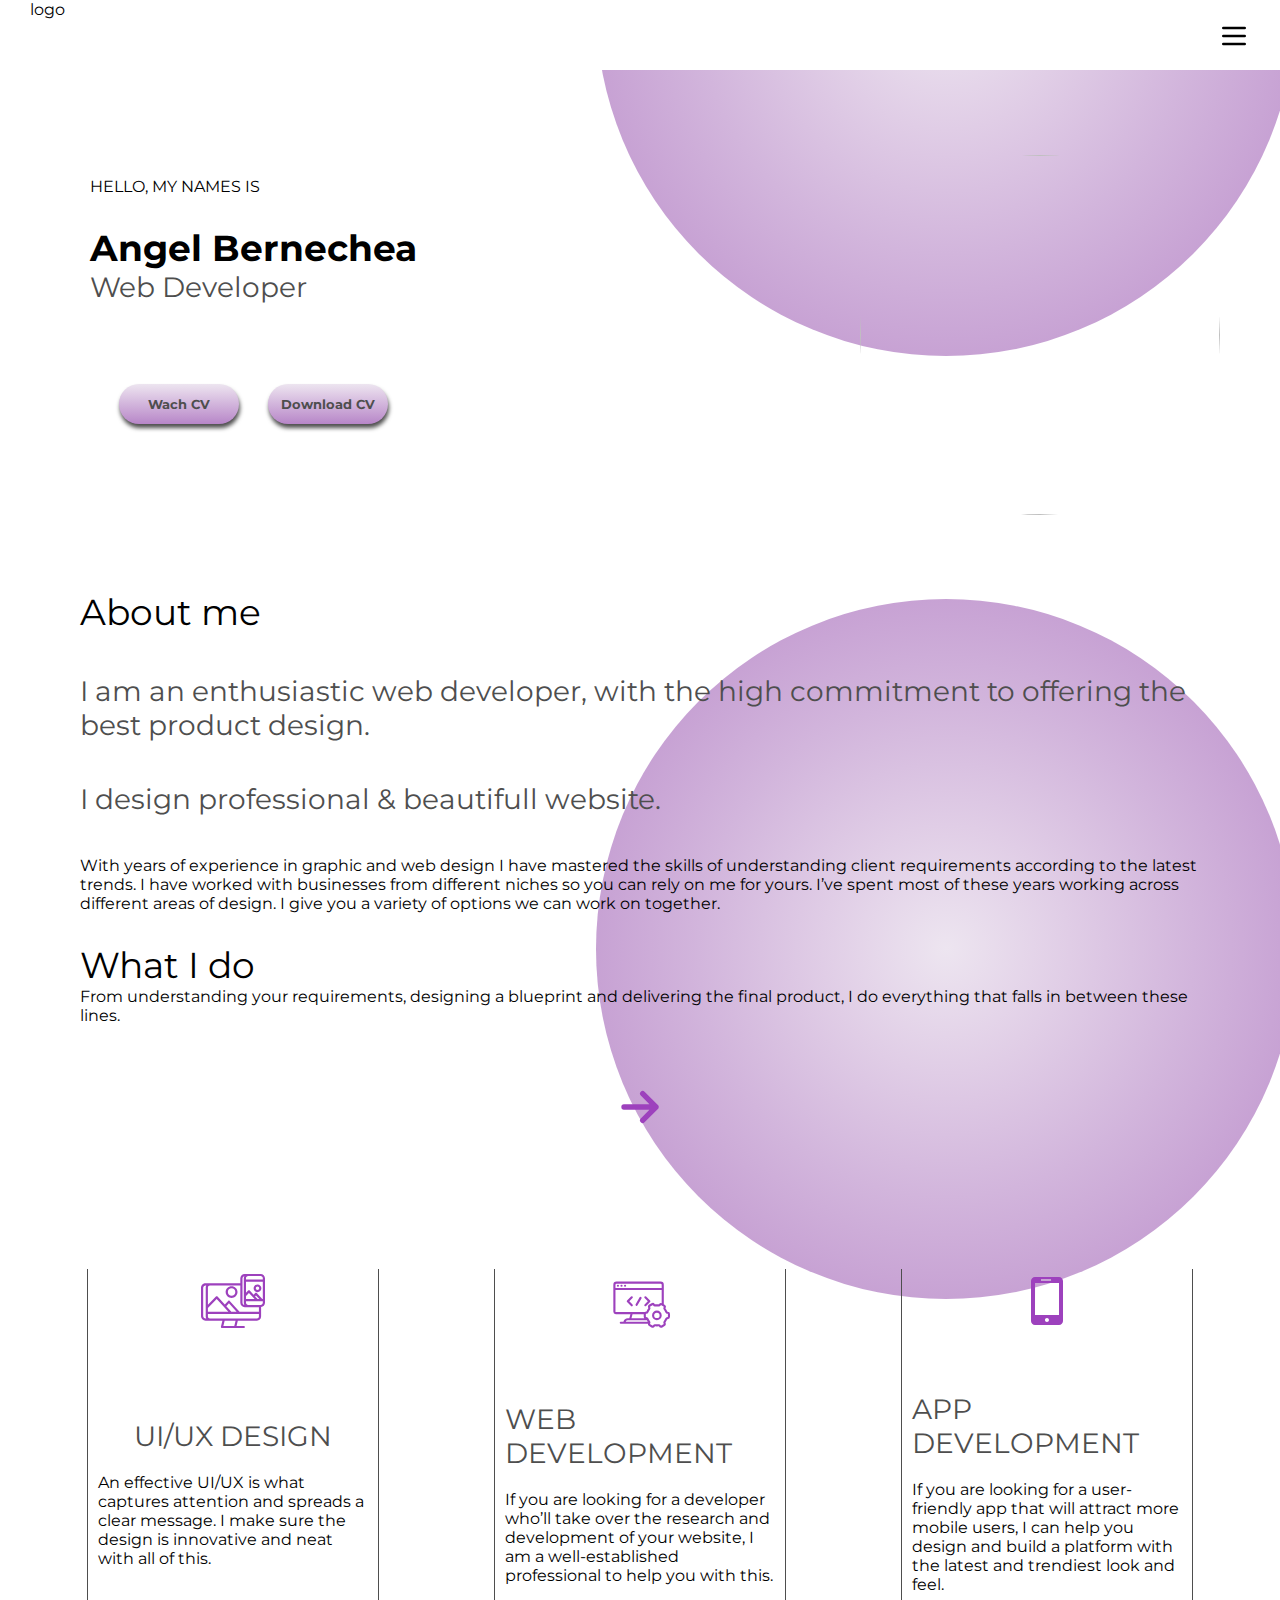
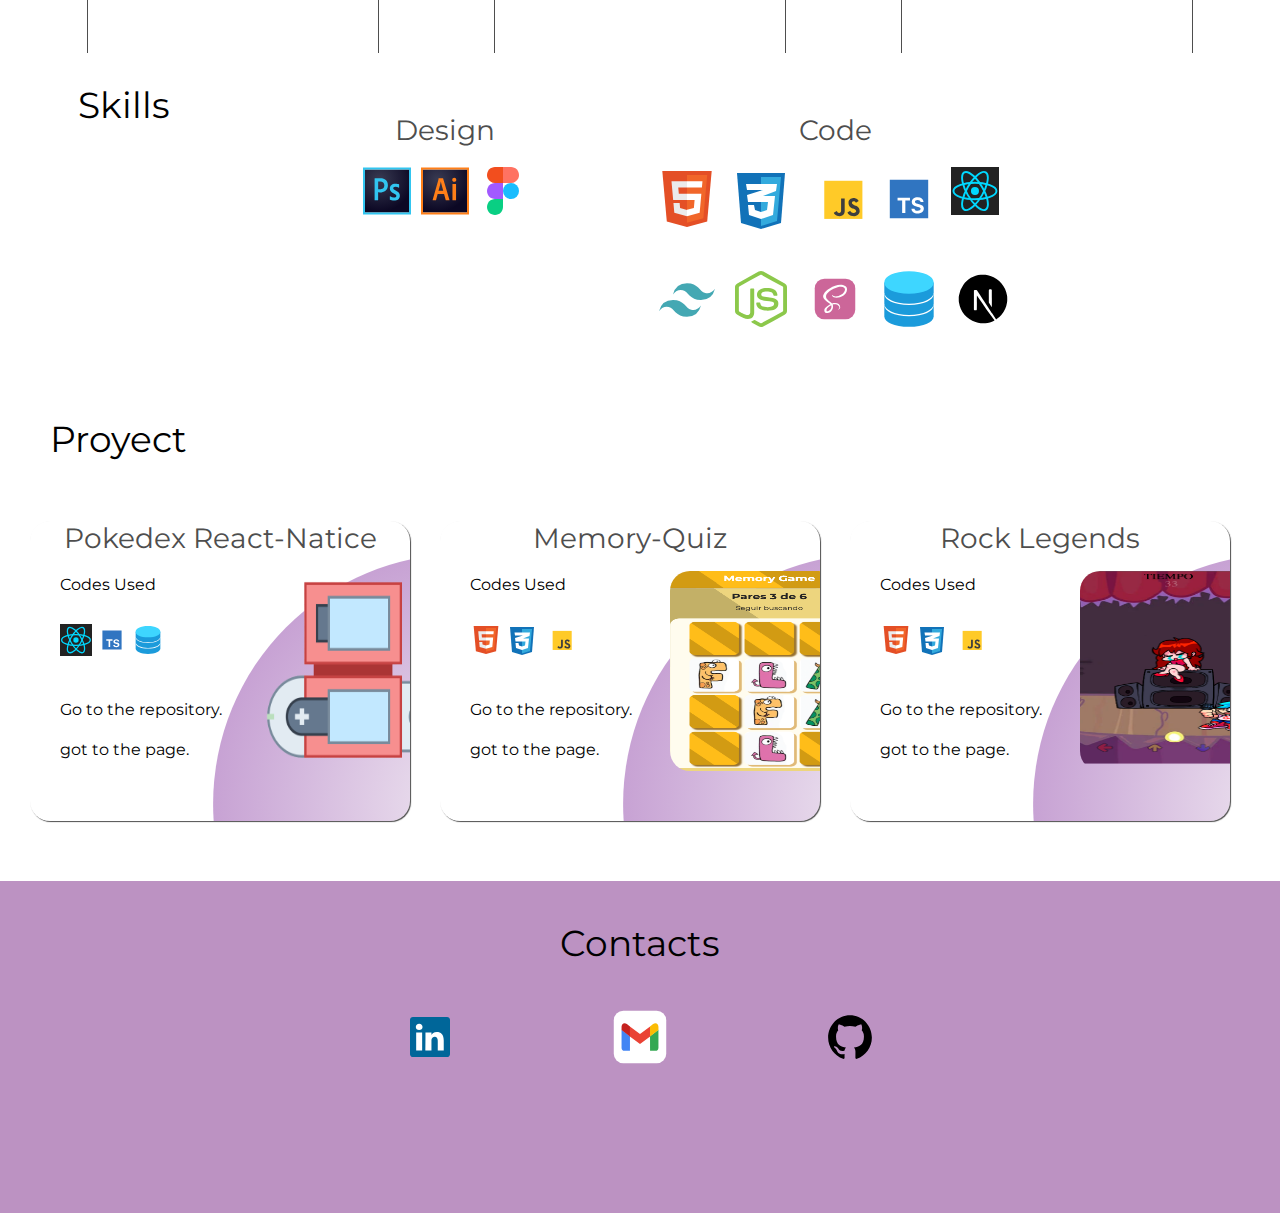
==== commit 8a84238f: "ready Desktop view" ====
--- a/index.html
+++ b/index.html
@@ -4,7 +4,7 @@
   <meta charset="UTF-8">
   <meta name="viewport" content="width=device-width, initial-scale=1.0">
   <title>Angel's Porfolio</title>
-  <link rel="stylesheet" href="./css/style.css">
+  <link rel="stylesheet" href="./css/style.css" >
   <link rel="preconnect" href="https://fonts.googleapis.com">
 <link rel="preconnect" href="https://fonts.gstatic.com" crossorigin>
 <link href="https://fonts.googleapis.com/css2?family=Montserrat:wght@100;200;500;700&display=swap" rel="stylesheet">
@@ -32,17 +32,22 @@
   </header>
   <main class="main">
     <div class="main-decorate"> </div>
-    <section class="main-ImagenSeccion">
-      <div class="main-img" >
-      <img src="https://emprendedor.com/wp-content/uploads/2021/08/imagen-profesional1-1536x1025.jpg" alt="">
-      </div>
-   
-    </section>
+  
  
     <section class="infoSeccion">
+      <section class="infoSeccion-main">
+        <figure class="main-ImagenSeccion">
+          <div class="main-img" >
+          <img src="https://emprendedor.com/wp-content/uploads/2021/08/imagen-profesional1-1536x1025.jpg" alt="">
+          </div>
+       
+        </figure>
+        <section class="infoSeccion-dectail">
+        <div>
       <p class="infoSeccion-title" >HELLO, MY NAMES IS</p>
-      <h3 class="title">Angel Bernecha</h3>
+      <h3 class="title">Angel Bernechea</h3>
       <p class="sub-title">Web Developer</p>
+    </div>
       <div class="CV-area">
           <a href="./viewcv.html">
             <button class="botonCV"> Wach CV</button>
@@ -51,21 +56,27 @@
             <button class="botonCV"> Download CV</button>
           </a>
       </div>
+    </section>
+    </section>
       <div class="infoSeccion-body" >
         <p class="title" >About me</p>
-        <p class="sub-title">I am an enthusiastic web developer based in New York, with a rich experience of over 6 years in website & product design.</p>
+        <p class="sub-title">I am an enthusiastic web developer, with the high commitment to offering the best product design.</p>
         <p class="sub-title" >I design professional & beautifull website.</p>
         <p class="infoSeccion-title" >With years of experience in graphic and web design I have mastered the skills of understanding client requirements according to the latest trends. I have worked with businesses from different niches so you can rely on me for yours.
-          I’ve spent most of these years working across different areas of design like front-end development, landing pages, email design, app UI/UX, to my current role designing products for mobile platforms. Having worked on various projects that are already live, I can help you with the best possible suggestions and ideas that we can proceed with. With me, you aren’t forced to accept anything. I give you a variety of options we can work on together.</p>
+          I’ve spent most of these years working across different areas of design. I give you a variety of options we can work on together.</p>
 
       </div>
     </section>
     <section class="skillSeccion" >
+      <div class="main-decorate"> </div>
       <div class="skillSeccion-main" >
+        <div class="whatseccion">
         <p class="title " >What I do</p>
         <p class="infoSeccion-title" >From understanding your requirements, designing a blueprint and delivering the final product, I do everything that falls in between these lines.</p>
+      </div>
         <svg class="skillSeccion-arrow" viewBox="0 0 24 24" fill="none" xmlns="http://www.w3.org/2000/svg"><g id="SVGRepo_bgCarrier" stroke-width="0"></g><g id="SVGRepo_tracerCarrier" stroke-linecap="round" stroke-linejoin="round"></g><g id="SVGRepo_iconCarrier"> <path d="M6 12H18M18 12L13 7M18 12L13 17" stroke="#9d41bd" stroke-width="2" stroke-linecap="round" stroke-linejoin="round"></path> </g></svg>
       </div>
+      <div class="skillSeccion-BigContainer">
       <div class="skillSeccion-softContainer">
         <div class="skillSeccion-soft" >
           <svg fill="#9d41bd" height="64px" width="64px" version="1.1" id="Layer_1" xmlns="http://www.w3.org/2000/svg" xmlns:xlink="http://www.w3.org/1999/xlink" viewBox="0 0 511.996 511.996" xml:space="preserve"><g id="SVGRepo_bgCarrier" stroke-width="0"></g><g id="SVGRepo_tracerCarrier" stroke-linecap="round" stroke-linejoin="round"></g><g id="SVGRepo_iconCarrier"> <g> <g> <path d="M244.606,137.494c-26.153,0-47.432,21.278-47.432,47.431c0,26.153,21.278,47.432,47.432,47.432 c26.154,0,47.431-21.278,47.431-47.432C292.036,158.77,270.759,137.494,244.606,137.494z M244.606,214.877 c-16.515,0-29.953-13.437-29.953-29.953c0-16.516,13.437-29.952,29.953-29.952c16.515,0,29.952,13.437,29.952,29.952 C274.557,201.44,261.12,214.877,244.606,214.877z"></path> </g> </g> <g> <g> <path d="M452.072,123.043c-17.141,0-31.087,13.946-31.087,31.087c0,17.141,13.946,31.087,31.087,31.087 s31.087-13.946,31.087-31.087C483.158,136.989,469.212,123.043,452.072,123.043z M452.072,167.738 c-7.503,0-13.608-6.105-13.608-13.608s6.104-13.608,13.608-13.608s13.608,6.105,13.608,13.608 C465.679,161.634,459.575,167.738,452.072,167.738z"></path> </g> </g> <g> <g> <path d="M476.794,39.399l-127.09-0.005c-19.411,0-35.203,15.797-35.203,35.214v40.122h-52.404c-0.012,0-0.022-0.001-0.034-0.001 H71.242c-0.022,0-0.044,0.001-0.068,0.001H37.35C16.755,114.73,0,131.486,0,152.08v224.414c0,20.595,16.755,37.35,37.35,37.35 h133.817l-11.799,47.928c-0.01,0.041-0.014,0.083-0.023,0.124c-0.048,0.21-0.086,0.423-0.119,0.639 c-0.016,0.104-0.035,0.207-0.048,0.312c-0.024,0.207-0.035,0.418-0.044,0.632c-0.005,0.107-0.015,0.216-0.016,0.324 c0,0.021-0.003,0.041-0.003,0.061c0,0.261,0.016,0.519,0.038,0.774c0.003,0.033,0.001,0.066,0.005,0.099 c0.031,0.32,0.083,0.636,0.148,0.946c0.008,0.04,0.021,0.078,0.03,0.119c0.061,0.267,0.132,0.53,0.216,0.787 c0.024,0.073,0.054,0.146,0.08,0.219c0.079,0.22,0.164,0.437,0.26,0.649c0.04,0.087,0.083,0.174,0.126,0.26 c0.096,0.193,0.197,0.383,0.305,0.568c0.054,0.091,0.107,0.181,0.164,0.27c0.114,0.179,0.237,0.352,0.364,0.522 c0.043,0.058,0.079,0.121,0.125,0.179c0.02,0.024,0.043,0.047,0.063,0.071c0.154,0.192,0.317,0.374,0.486,0.552 c0.045,0.048,0.086,0.099,0.133,0.146c0.217,0.218,0.444,0.423,0.683,0.616c0.063,0.051,0.129,0.096,0.193,0.146 c0.182,0.14,0.367,0.275,0.559,0.401c0.083,0.054,0.169,0.103,0.254,0.154c0.183,0.111,0.369,0.217,0.562,0.313 c0.089,0.045,0.178,0.087,0.268,0.129c0.197,0.092,0.396,0.175,0.601,0.252c0.09,0.034,0.179,0.068,0.269,0.099 c0.212,0.072,0.428,0.133,0.646,0.189c0.089,0.023,0.175,0.049,0.263,0.068c0.231,0.051,0.465,0.09,0.703,0.121 c0.079,0.01,0.157,0.027,0.238,0.036c0.315,0.034,0.634,0.055,0.957,0.055h105.359h69.171c4.828,0,8.74-3.913,8.74-8.74 c0-4.826-3.912-8.739-8.74-8.739h-58.021l10.161-41.278l152.849-0.005c18.427,0,33.42-14.986,33.42-33.408v-75.6 c17.535-1.994,31.204-16.913,31.204-34.972V74.605C512,55.191,496.206,39.399,476.794,39.399z M359.942,74.605 c0-9.774,7.952-17.726,17.727-17.726h99.125c9.775-0.001,17.727,7.951,17.727,17.726v10.303H359.942V74.605z M359.941,102.385 H494.52v138.593h-4.179l-43.979-48.396c-1.657-1.822-4.006-2.862-6.468-2.862s-4.811,1.039-6.468,2.862l-12.486,13.738 l-31.006-34.107c-1.656-1.821-4.005-2.861-6.467-2.861c-2.461,0-4.81,1.039-6.466,2.862l-17.059,18.768V102.385z M466.723,240.978 h-14.276l-19.695-21.664l7.142-7.859L466.723,240.978z M359.943,216.271l0.347,0.315l23.179-25.501l45.358,49.893h-68.884V216.271 z M331.98,74.609c0-8.911,6.609-16.288,15.175-17.53c-2.978,5.166-4.693,11.147-4.693,17.527V269.86 c0,6.375,1.712,12.355,4.688,17.518c-8.564-1.245-15.171-8.615-15.171-17.518V74.609z M55.301,311.432l70.306-72.26 l93.467,102.804H55.301V311.432z M202.523,297.776l20.999-23.107l61.163,67.305h-41.991v0.001L202.523,297.776z M41.875,396.364 H37.35c-10.957,0.001-19.871-8.913-19.871-19.87V152.08c0-10.957,8.914-19.871,19.871-19.871h4.525 c-2.583,4.74-4.053,10.172-4.053,15.938V380.43C37.822,386.196,39.291,391.625,41.875,396.364z M266.364,455.122h-87.358 l10.161-41.278h87.358L266.364,455.122z M463.317,380.432c0,8.783-7.151,15.929-15.941,15.929H71.242 c-8.79,0-15.941-7.145-15.941-15.929v-20.977h408.016V380.432z M463.317,341.976H308.303l-78.312-86.178 c-1.657-1.822-4.005-2.862-6.468-2.862c-2.462,0-4.811,1.039-6.467,2.862l-26.344,28.987l-58.423-64.245 c-1.622-1.783-3.908-2.818-6.318-2.858c-2.434-0.008-4.731,0.916-6.411,2.644l-64.258,66.043V148.148 c0-8.778,7.133-15.92,15.907-15.938h243.293V269.86c0,19.41,15.792,35.202,35.203,35.202l113.613,0.003V341.976z M494.521,269.859 c0,9.775-7.952,17.727-17.727,17.727l-99.193-0.003c-9.744-0.037-17.66-7.972-17.66-17.724v-11.402h134.579V269.859z"></path> </g> </g> </g></svg>
@@ -93,26 +104,29 @@
           </di>
         </div>
       </div>
-
+    </div>
     </section>
 		<section class="codeSeccion">
-			<p class="title " >Skills</p>
-			<div class="skillSeccion-soft">
+			<p class="title Skills " >Skills</p>
+			<div class="skillSeccion-soft skillSeccion-big">
 				<p class="sub-title">Design</p>
 				<div class="codeSeccion-icon">
-					<svg width="64px" height="64px" viewBox="0 123.30600000000001 595.279 595.279" xmlns="http://www.w3.org/2000/svg" fill="#000000"><g id="SVGRepo_bgCarrier" stroke-width="0"></g><g id="SVGRepo_tracerCarrier" stroke-linecap="round" stroke-linejoin="round"></g><g id="SVGRepo_iconCarrier"><radialGradient id="a" cx="-183.69" cy="328.972" r=".76" gradientTransform="matrix(545.6736 0 0 528.3113 100439.305 -173525.125)" gradientUnits="userSpaceOnUse"><stop offset="0" stop-color="#34364e" stop-opacity=".98"></stop><stop offset="1" stop-color="#0c0824"></stop></radialGradient><path d="M24.803 155.549h545.674v530.792H24.803V155.549z" fill="url(#a)"></path><path d="M24.803 155.549h545.674v530.792H24.803V155.549zM0 711.145h595.28V130.746H0v580.399zm401.318-342.287c-19.595 0-26.291 9.921-26.291 18.106 0 8.929 4.464 15.13 30.756 28.772 38.941 18.851 51.095 36.957 51.095 63.497 0 39.685-30.26 61.016-71.186 61.016-21.579 0-40.182-4.465-50.847-10.665-1.736-.744-1.984-1.984-1.984-3.969v-36.461c0-2.48 1.24-3.225 2.977-1.984 15.626 10.17 33.484 14.634 49.854 14.634 19.595 0 27.78-8.185 27.78-19.347 0-8.929-5.705-16.866-30.757-29.764-35.221-16.866-49.854-33.98-49.854-62.504 0-31.997 25.052-58.536 68.457-58.536 21.331 0 36.213 3.225 44.398 6.945 1.984 1.24 2.48 3.224 2.48 4.96v33.98c0 1.984-1.24 3.225-3.721 2.48-10.913-6.943-27.035-11.16-43.157-11.16zm-213.309 29.516c5.705.496 10.17.496 20.091.496 29.021 0 56.304-10.169 56.304-49.606 0-31.5-19.595-47.375-52.583-47.375-9.921 0-19.347.496-23.812.744v95.741zM143.86 266.668c0-1.736 3.473-2.977 5.456-2.977 15.875-.744 39.438-1.24 63.993-1.24 68.705 0 95.492 37.701 95.492 85.82 0 63-45.638 90.036-101.693 90.036-9.425 0-12.649-.496-19.347-.496v95.245c0 1.984-.744 2.976-2.976 2.976h-37.949c-1.984 0-2.977-.744-2.977-2.976V266.668z" fill="#31c5f0"></path></g></svg>
-					<svg width="64px" height="64px" viewBox="0 123.30600000000001 595.279 595.279" xmlns="http://www.w3.org/2000/svg" fill="#000000"><g id="SVGRepo_bgCarrier" stroke-width="0"></g><g id="SVGRepo_tracerCarrier" stroke-linecap="round" stroke-linejoin="round"></g><g id="SVGRepo_iconCarrier"><radialGradient id="a" cx="-183.69" cy="328.972" r=".76" gradientTransform="matrix(545.6736 0 0 528.3113 100439.305 -173525.125)" gradientUnits="userSpaceOnUse"><stop offset="0" stop-color="#423325" stop-opacity=".98"></stop><stop offset="1" stop-color="#1c0a00"></stop></radialGradient><path d="M24.803 155.549h545.674v530.792H24.803V155.549z" fill="url(#a)"></path><path d="M24.803 155.549h545.674v530.792H24.803V155.549zM0 711.145h595.28V130.746H0v580.399zm389.908-373.539c0-1.984.744-2.977 2.977-2.977h38.941c1.983 0 2.976.744 2.976 2.977v195.699c0 1.983-.496 2.976-2.976 2.976h-38.445c-2.48 0-3.225-1.24-3.225-3.224V337.606h-.248zm-2.728-56.304c0-15.874 11.161-25.299 25.3-25.299 15.13 0 25.299 10.169 25.299 25.299 0 16.37-10.665 25.299-25.795 25.299-14.387.001-24.804-8.929-24.804-25.299zM275.565 419.209c-6.944-27.532-23.314-87.556-29.516-116.576h-.496c-5.209 29.02-18.354 78.13-28.771 116.576h58.783zm-68.953 40.182l-19.595 74.41c-.496 1.983-1.24 2.479-3.72 2.479h-36.461c-2.48 0-2.977-.744-2.48-3.72l70.441-246.546c1.24-4.464 1.984-8.433 2.48-20.586 0-1.736.744-2.48 1.984-2.48h52.087c1.736 0 2.48.496 2.977 2.48l78.874 267.628c.496 1.983 0 3.224-1.984 3.224h-41.174c-1.984 0-3.225-.496-3.72-2.231l-20.339-74.658h-79.37z" fill="#ff7f18"></path></g></svg>
-					<svg width="64px" height="64px" viewBox="0 0 24 24" xmlns="http://www.w3.org/2000/svg" fill="#000000"><g id="SVGRepo_bgCarrier" stroke-width="0"></g><g id="SVGRepo_tracerCarrier" stroke-linecap="round" stroke-linejoin="round"></g><g id="SVGRepo_iconCarrier"> <g fill="none" fill-rule="evenodd" transform="translate(4)"> <circle cx="12" cy="12" r="4" fill="#19BCFE"></circle> <path fill="#09CF83" d="M4,24 C6.209139,24 8,22.209139 8,20 C8,19.3969461 8,18.0636128 8,16 C6.20303877,16 4.86970543,16 4,16 C1.790861,16 0,17.790861 0,20 C0,22.209139 1.790861,24 4,24 Z"></path> <path fill="#A259FF" d="M4,16 C4.73637967,16 6.069713,16 8,16 L8,8 C6.069713,8 4.73637967,8 4,8 C1.790861,8 0,9.790861 0,12 C0,14.209139 1.790861,16 4,16 Z"></path> <path fill="#F24E1E" d="M4,8 C4.73637967,8 6.069713,8 8,8 L8,0 C6.069713,0 4.73637967,0 4,0 C1.790861,0 0,1.790861 0,4 C0,6.209139 1.790861,8 4,8 Z"></path> <path fill="#FF7262" d="M12,8 L8,8 L8,8 L8,0 L12,0 L12,0 C14.209139,0 16,1.790861 16,4 C16,6.209139 14.209139,8 12,8 Z"></path> </g> </g></svg>
+          <p></p>
+					<svg width="48px" height="48px" viewBox="0 123.30600000000001 595.279 595.279" xmlns="http://www.w3.org/2000/svg" fill="#000000"><g id="SVGRepo_bgCarrier" stroke-width="0"></g><g id="SVGRepo_tracerCarrier" stroke-linecap="round" stroke-linejoin="round"></g><g id="SVGRepo_iconCarrier"><radialGradient id="a" cx="-183.69" cy="328.972" r=".76" gradientTransform="matrix(545.6736 0 0 528.3113 100439.305 -173525.125)" gradientUnits="userSpaceOnUse"><stop offset="0" stop-color="#34364e" stop-opacity=".98"></stop><stop offset="1" stop-color="#0c0824"></stop></radialGradient><path d="M24.803 155.549h545.674v530.792H24.803V155.549z" fill="url(#a)"></path><path d="M24.803 155.549h545.674v530.792H24.803V155.549zM0 711.145h595.28V130.746H0v580.399zm401.318-342.287c-19.595 0-26.291 9.921-26.291 18.106 0 8.929 4.464 15.13 30.756 28.772 38.941 18.851 51.095 36.957 51.095 63.497 0 39.685-30.26 61.016-71.186 61.016-21.579 0-40.182-4.465-50.847-10.665-1.736-.744-1.984-1.984-1.984-3.969v-36.461c0-2.48 1.24-3.225 2.977-1.984 15.626 10.17 33.484 14.634 49.854 14.634 19.595 0 27.78-8.185 27.78-19.347 0-8.929-5.705-16.866-30.757-29.764-35.221-16.866-49.854-33.98-49.854-62.504 0-31.997 25.052-58.536 68.457-58.536 21.331 0 36.213 3.225 44.398 6.945 1.984 1.24 2.48 3.224 2.48 4.96v33.98c0 1.984-1.24 3.225-3.721 2.48-10.913-6.943-27.035-11.16-43.157-11.16zm-213.309 29.516c5.705.496 10.17.496 20.091.496 29.021 0 56.304-10.169 56.304-49.606 0-31.5-19.595-47.375-52.583-47.375-9.921 0-19.347.496-23.812.744v95.741zM143.86 266.668c0-1.736 3.473-2.977 5.456-2.977 15.875-.744 39.438-1.24 63.993-1.24 68.705 0 95.492 37.701 95.492 85.82 0 63-45.638 90.036-101.693 90.036-9.425 0-12.649-.496-19.347-.496v95.245c0 1.984-.744 2.976-2.976 2.976h-37.949c-1.984 0-2.977-.744-2.977-2.976V266.668z" fill="#31c5f0"></path></g></svg>
+					<svg width="48px" height="48px" viewBox="0 123.30600000000001 595.279 595.279" xmlns="http://www.w3.org/2000/svg" fill="#000000"><g id="SVGRepo_bgCarrier" stroke-width="0"></g><g id="SVGRepo_tracerCarrier" stroke-linecap="round" stroke-linejoin="round"></g><g id="SVGRepo_iconCarrier"><radialGradient id="a" cx="-183.69" cy="328.972" r=".76" gradientTransform="matrix(545.6736 0 0 528.3113 100439.305 -173525.125)" gradientUnits="userSpaceOnUse"><stop offset="0" stop-color="#423325" stop-opacity=".98"></stop><stop offset="1" stop-color="#1c0a00"></stop></radialGradient><path d="M24.803 155.549h545.674v530.792H24.803V155.549z" fill="url(#a)"></path><path d="M24.803 155.549h545.674v530.792H24.803V155.549zM0 711.145h595.28V130.746H0v580.399zm389.908-373.539c0-1.984.744-2.977 2.977-2.977h38.941c1.983 0 2.976.744 2.976 2.977v195.699c0 1.983-.496 2.976-2.976 2.976h-38.445c-2.48 0-3.225-1.24-3.225-3.224V337.606h-.248zm-2.728-56.304c0-15.874 11.161-25.299 25.3-25.299 15.13 0 25.299 10.169 25.299 25.299 0 16.37-10.665 25.299-25.795 25.299-14.387.001-24.804-8.929-24.804-25.299zM275.565 419.209c-6.944-27.532-23.314-87.556-29.516-116.576h-.496c-5.209 29.02-18.354 78.13-28.771 116.576h58.783zm-68.953 40.182l-19.595 74.41c-.496 1.983-1.24 2.479-3.72 2.479h-36.461c-2.48 0-2.977-.744-2.48-3.72l70.441-246.546c1.24-4.464 1.984-8.433 2.48-20.586 0-1.736.744-2.48 1.984-2.48h52.087c1.736 0 2.48.496 2.977 2.48l78.874 267.628c.496 1.983 0 3.224-1.984 3.224h-41.174c-1.984 0-3.225-.496-3.72-2.231l-20.339-74.658h-79.37z" fill="#ff7f18"></path></g></svg>
+					<svg width="48px" height="48px" viewBox="0 0 24 24" xmlns="http://www.w3.org/2000/svg" fill="#000000"><g id="SVGRepo_bgCarrier" stroke-width="0"></g><g id="SVGRepo_tracerCarrier" stroke-linecap="round" stroke-linejoin="round"></g><g id="SVGRepo_iconCarrier"> <g fill="none" fill-rule="evenodd" transform="translate(4)"> <circle cx="12" cy="12" r="4" fill="#19BCFE"></circle> <path fill="#09CF83" d="M4,24 C6.209139,24 8,22.209139 8,20 C8,19.3969461 8,18.0636128 8,16 C6.20303877,16 4.86970543,16 4,16 C1.790861,16 0,17.790861 0,20 C0,22.209139 1.790861,24 4,24 Z"></path> <path fill="#A259FF" d="M4,16 C4.73637967,16 6.069713,16 8,16 L8,8 C6.069713,8 4.73637967,8 4,8 C1.790861,8 0,9.790861 0,12 C0,14.209139 1.790861,16 4,16 Z"></path> <path fill="#F24E1E" d="M4,8 C4.73637967,8 6.069713,8 8,8 L8,0 C6.069713,0 4.73637967,0 4,0 C1.790861,0 0,1.790861 0,4 C0,6.209139 1.790861,8 4,8 Z"></path> <path fill="#FF7262" d="M12,8 L8,8 L8,8 L8,0 L12,0 L12,0 C14.209139,0 16,1.790861 16,4 C16,6.209139 14.209139,8 12,8 Z"></path> </g> </g></svg>
+          <p></p>
+          <p></p>
+        </div>
 			</div>
-			</div>
-			<div class="skillSeccion-soft">
+			<div class="skillSeccion-soft skillSeccion-big">
 				<p class="sub-title">Code</p>
 				<div class="codeSeccion-icon" >
           <svg width="64px" height="64px" viewBox="0 0 32 32" xmlns="http://www.w3.org/2000/svg" fill="#000000"><g id="SVGRepo_bgCarrier" stroke-width="0"></g><g id="SVGRepo_tracerCarrier" stroke-linecap="round" stroke-linejoin="round"></g><g id="SVGRepo_iconCarrier"><title>file_type_html</title><polygon points="5.902 27.201 3.655 2 28.345 2 26.095 27.197 15.985 30 5.902 27.201" style="fill:#e44f26"></polygon><polygon points="16 27.858 24.17 25.593 26.092 4.061 16 4.061 16 27.858" style="fill:#f1662a"></polygon><polygon points="16 13.407 11.91 13.407 11.628 10.242 16 10.242 16 7.151 15.989 7.151 8.25 7.151 8.324 7.981 9.083 16.498 16 16.498 16 13.407" style="fill:#ebebeb"></polygon><polygon points="16 21.434 15.986 21.438 12.544 20.509 12.324 18.044 10.651 18.044 9.221 18.044 9.654 22.896 15.986 24.654 16 24.65 16 21.434" style="fill:#ebebeb"></polygon><polygon points="15.989 13.407 15.989 16.498 19.795 16.498 19.437 20.507 15.989 21.437 15.989 24.653 22.326 22.896 22.372 22.374 23.098 14.237 23.174 13.407 22.341 13.407 15.989 13.407" style="fill:#fff"></polygon><polygon points="15.989 7.151 15.989 9.071 15.989 10.235 15.989 10.242 23.445 10.242 23.445 10.242 23.455 10.242 23.517 9.548 23.658 7.981 23.732 7.151 15.989 7.151" style="fill:#fff"></polygon></g></svg>
 					<svg width="64px" height="64px" viewBox="0 0 32 32" fill="none" xmlns="http://www.w3.org/2000/svg"><g id="SVGRepo_bgCarrier" stroke-width="0"></g><g id="SVGRepo_tracerCarrier" stroke-linecap="round" stroke-linejoin="round"></g><g id="SVGRepo_iconCarrier"> <path d="M6 28L4 3H28L26 28L16 31L6 28Z" fill="#1172B8"></path> <path d="M26 5H16V29.5L24 27L26 5Z" fill="#33AADD"></path> <path d="M19.5 17.5H9.5L9 14L17 11.5H9L8.5 8.5H24L23.5 12L17 14.5H23L22 24L16 26L10 24L9.5 19H12.5L13 21.5L16 22.5L19 21.5L19.5 17.5Z" fill="white"></path> </g></svg>
 					<svg width="64px" height="64px" viewBox="-8.12 -8.12 36 47" fill="none" xmlns="http://www.w3.org/2000/svg"><g id="SVGRepo_bgCarrier" stroke-width="0"></g><g id="SVGRepo_tracerCarrier" stroke-linecap="round" stroke-linejoin="round"></g><g id="SVGRepo_iconCarrier"> <rect x="2" y="2" width="28" height="28" fill="#FFCA28"></rect> <path d="M19 25.2879L21.0615 23.9237C21.2231 24.4313 22.2462 25.6368 23.5385 25.6368C24.8308 25.6368 25.4308 24.931 25.4308 24.463C25.4308 23.1878 24.1112 22.7382 23.4774 22.5223C23.374 22.4871 23.289 22.4581 23.2308 22.4328C23.2009 22.4198 23.1558 22.4025 23.0979 22.3804C22.393 22.1111 19.7923 21.1175 19.7923 18.2373C19.7923 15.065 22.8538 14.7002 23.5462 14.7002C23.9991 14.7002 26.1769 14.7557 27.2615 16.7939L25.2615 18.1898C24.8231 17.3015 24.0946 17.0081 23.6462 17.0081C22.5385 17.0081 22.3077 17.8201 22.3077 18.1898C22.3077 19.227 23.5112 19.6919 24.5273 20.0844C24.7932 20.1871 25.0462 20.2848 25.2615 20.3866C26.3692 20.91 28 21.7666 28 24.463C28 25.8136 26.8672 28.0002 24.0154 28.0002C20.1846 28.0002 19.1692 25.7003 19 25.2879Z" fill="#3E3E3E"></path> <path d="M9 25.5587L11.1487 24.1953C11.317 24.7026 11.9713 25.638 12.9205 25.638C13.8698 25.638 14.3557 24.663 14.3557 24.1953V15.0002H16.9982V24.1953C17.041 25.4636 16.3376 28.0002 13.2332 28.0002C10.379 28.0002 9.19242 26.3039 9 25.5587Z" fill="#3E3E3E"></path> </g></svg>
 					<svg width="64px" height="64px" viewBox="0 0 25 25" fill="none" xmlns="http://www.w3.org/2000/svg" stroke=""><g id="SVGRepo_bgCarrier" stroke-width="0"></g><g id="SVGRepo_tracerCarrier" stroke-linecap="round" stroke-linejoin="round"></g><g id="SVGRepo_iconCarrier"> <path fill-rule="evenodd" clip-rule="evenodd" d="M20 5H5V20H20V5ZM11.0769 18H9.82349V13.0444H8.02637V12.011H12.874V13.0444H11.0769V18ZM18.2893 16.2153C18.2893 17.4023 17.3679 18.1536 15.8738 18.1536C14.4419 18.1536 13.5371 17.4688 13.4666 16.4062L13.4624 16.3398H14.6702L14.6743 16.3813C14.72 16.8296 15.2056 17.1326 15.907 17.1326C16.5752 17.1326 17.0359 16.813 17.0359 16.3523V16.3481C17.0359 15.9539 16.7412 15.7339 15.9983 15.5803L15.3674 15.4517C14.1223 15.1985 13.5869 14.6174 13.5869 13.7085V13.7043C13.5869 12.592 14.5415 11.8574 15.8696 11.8574C17.2683 11.8574 18.0901 12.5962 18.1689 13.5964L18.1731 13.6504H16.9944L16.9861 13.6006C16.9155 13.1731 16.5005 12.8743 15.8696 12.8743C15.2512 12.8784 14.8403 13.1606 14.8403 13.6089V13.613C14.8403 14.0032 15.1309 14.2356 15.8364 14.3809L16.4714 14.5095C17.7373 14.771 18.2893 15.2773 18.2893 16.2112V16.2153Z" fill="#3075c1"></path> </g></svg>
-					<svg  width="64px" height="64px"viewBox="0 0 3618.6 3618.6" id="Layer_2" xmlns="http://www.w3.org/2000/svg" fill="#000000"><g id="SVGRepo_bgCarrier" stroke-width="0"></g><g id="SVGRepo_tracerCarrier" stroke-linecap="round" stroke-linejoin="round"></g><g id="SVGRepo_iconCarrier"><style>.st0{fill:#222}.st1{fill:#00d8ff}.st2{fill:none;stroke:#00d8ff;stroke-width:144.7456;stroke-miterlimit:10}</style><path class="st0" d="M0 0h3618.6v3618.6H0z"></path><circle class="st1" cx="1806.5" cy="1807.1" r="302.6"></circle><path class="st2" d="M1806.5 1191.9c406.2 0 783.6 58.3 1068.1 156.2 342.8 118 553.6 296.9 553.6 458.9 0 168.8-223.4 358.9-591.5 480.8-278.3 92.2-644.6 140.4-1030.2 140.4-395.4 0-769.7-45.2-1051.2-141.4-356.1-121.7-570.6-314.2-570.6-479.8 0-160.7 201.3-338.2 539.3-456 285.6-99.5 672.3-159.1 1082.5-159.1z"></path><path class="st2" d="M1271 1501.3c202.9-351.9 442-649.7 669-847.2 273.5-238 533.8-331.2 674.1-250.3 146.2 84.3 199.3 372.8 121 752.7-59.2 287.2-200.4 628.5-393.1 962.6-197.5 342.5-423.7 644.2-647.6 840-283.3 247.7-557.3 337.3-700.7 254.6-139.2-80.3-192.4-343.3-125.7-695 56.4-297.4 198-662.1 403-1017.4z"></path><path class="st2" d="M1271.5 2119.8c-203.5-351.6-342.1-707.4-399.9-1002.7-69.6-355.8-20.4-627.9 119.8-709 146.1-84.6 422.5 13.5 712.5 271 219.3 194.7 444.4 487.5 637.6 821.3 198.1 342.2 346.6 688.8 404.3 980.5 73.1 369.2 13.9 651.3-129.4 734.2-139.1 80.5-393.5-4.7-664.9-238.2-229.2-197.3-474.5-502.1-680-857.1z"></path></g></svg>
+					<svg  width="48px" height="48px"viewBox="0 0 3618.6 3618.6" id="Layer_2" xmlns="http://www.w3.org/2000/svg" fill="#000000"><g id="SVGRepo_bgCarrier" stroke-width="0"></g><g id="SVGRepo_tracerCarrier" stroke-linecap="round" stroke-linejoin="round"></g><g id="SVGRepo_iconCarrier"><style>.st0{fill:#222}.st1{fill:#00d8ff}.st2{fill:none;stroke:#00d8ff;stroke-width:144.7456;stroke-miterlimit:10}</style><path class="st0" d="M0 0h3618.6v3618.6H0z"></path><circle class="st1" cx="1806.5" cy="1807.1" r="302.6"></circle><path class="st2" d="M1806.5 1191.9c406.2 0 783.6 58.3 1068.1 156.2 342.8 118 553.6 296.9 553.6 458.9 0 168.8-223.4 358.9-591.5 480.8-278.3 92.2-644.6 140.4-1030.2 140.4-395.4 0-769.7-45.2-1051.2-141.4-356.1-121.7-570.6-314.2-570.6-479.8 0-160.7 201.3-338.2 539.3-456 285.6-99.5 672.3-159.1 1082.5-159.1z"></path><path class="st2" d="M1271 1501.3c202.9-351.9 442-649.7 669-847.2 273.5-238 533.8-331.2 674.1-250.3 146.2 84.3 199.3 372.8 121 752.7-59.2 287.2-200.4 628.5-393.1 962.6-197.5 342.5-423.7 644.2-647.6 840-283.3 247.7-557.3 337.3-700.7 254.6-139.2-80.3-192.4-343.3-125.7-695 56.4-297.4 198-662.1 403-1017.4z"></path><path class="st2" d="M1271.5 2119.8c-203.5-351.6-342.1-707.4-399.9-1002.7-69.6-355.8-20.4-627.9 119.8-709 146.1-84.6 422.5 13.5 712.5 271 219.3 194.7 444.4 487.5 637.6 821.3 198.1 342.2 346.6 688.8 404.3 980.5 73.1 369.2 13.9 651.3-129.4 734.2-139.1 80.5-393.5-4.7-664.9-238.2-229.2-197.3-474.5-502.1-680-857.1z"></path></g></svg>
 					<svg width="64px" height="64px" viewBox="0 0 32 32" xmlns="http://www.w3.org/2000/svg" fill="#000000"><g id="SVGRepo_bgCarrier" stroke-width="0"></g><g id="SVGRepo_tracerCarrier" stroke-linecap="round" stroke-linejoin="round"></g><g id="SVGRepo_iconCarrier"><title>file_type_tailwind</title><path d="M9,13.7q1.4-5.6,7-5.6c5.6,0,6.3,4.2,9.1,4.9q2.8.7,4.9-2.1-1.4,5.6-7,5.6c-5.6,0-6.3-4.2-9.1-4.9Q11.1,10.9,9,13.7ZM2,22.1q1.4-5.6,7-5.6c5.6,0,6.3,4.2,9.1,4.9q2.8.7,4.9-2.1-1.4,5.6-7,5.6c-5.6,0-6.3-4.2-9.1-4.9Q4.1,19.3,2,22.1Z" style="fill:#44a8b3"></path></g></svg>
 					<svg width="64px" height="64px" viewBox="0 0 32 32" fill="none" xmlns="http://www.w3.org/2000/svg"><g id="SVGRepo_bgCarrier" stroke-width="0"></g><g id="SVGRepo_tracerCarrier" stroke-linecap="round" stroke-linejoin="round"></g><g id="SVGRepo_iconCarrier"> <path d="M17.1725 2.29872C16.4627 1.89953 15.5373 1.90132 14.8269 2.29872C11.2689 4.26227 7.71082 6.22641 4.15216 8.18906C3.45969 8.55335 2.99264 9.29698 3.00009 10.0688V21.9328C2.99509 22.7197 3.48622 23.4705 4.19655 23.8298C5.21871 24.3736 6.2118 24.9726 7.25244 25.4802C8.45451 26.0709 9.95843 26.2015 11.1752 25.5855C12.1629 25.075 12.6016 23.9395 12.6003 22.896C12.6083 18.9806 12.6016 15.0651 12.6034 11.1496C12.6269 10.9756 12.4962 10.7896 12.3064 10.7938C11.8517 10.7866 11.3964 10.7896 10.9417 10.7926C10.7699 10.7764 10.6022 10.9191 10.6152 11.0918C10.6091 14.982 10.6164 18.8734 10.6115 22.7642C10.6214 23.3024 10.2578 23.8196 9.73913 24.0014C8.5412 24.4213 5.12198 22.2012 5.12198 22.2012C4.9965 22.1431 4.91682 22.007 4.92912 21.8718C4.92912 17.9576 4.92973 14.0433 4.92912 10.1297C4.91187 9.97191 5.00912 9.8298 5.15402 9.76538C8.70033 7.8134 12.2448 5.85654 15.7911 3.90336C15.9143 3.82115 16.086 3.8214 16.2089 3.90396C19.7552 5.85654 23.3003 7.81161 26.8472 9.76368C26.9926 9.828 27.0857 9.9725 27.0709 10.1297C27.0703 14.0433 27.0721 17.9576 27.0697 21.8713C27.0802 22.0098 27.0086 22.144 26.8793 22.2048C23.3661 24.1462 19.8129 26.025 16.3315 28.0228C16.1796 28.1099 16.0075 28.2086 15.8373 28.1126C14.9218 27.6062 14.0174 27.0801 13.1049 26.5688C13.0057 26.5069 12.8794 26.4803 12.7759 26.5496C12.3668 26.7652 11.982 26.9398 11.5122 27.1258C10.8524 27.387 10.9578 27.4938 11.5529 27.8405C12.62 28.4444 13.6889 29.0459 14.756 29.6504C15.4585 30.0888 16.4024 30.12 17.1275 29.7149C20.6861 27.7538 24.2436 25.7904 27.8029 23.8293C28.5113 23.468 29.0049 22.7202 28.9999 21.9327V10.0688C29.0068 9.31264 28.5576 8.58227 27.886 8.21259C24.3156 6.23947 20.7435 4.27064 17.1725 2.29872Z" fill="#8CC84B"></path> <path d="M22.5419 11.2062C21.1452 10.459 19.4836 10.4192 17.9315 10.5169C16.8102 10.6277 15.6309 10.9371 14.814 11.7409C13.9761 12.5489 13.7937 13.8537 14.1917 14.9085C14.4769 15.6539 15.1948 16.1386 15.9372 16.395C16.8935 16.7326 17.8979 16.837 18.9026 16.9414C19.819 17.0366 20.7357 17.1319 21.6165 17.4042C21.9763 17.5234 22.3953 17.7058 22.5055 18.0973C22.6073 18.5609 22.4957 19.0998 22.1193 19.4219C20.9237 20.3682 17.5979 20.2232 16.4166 19.4784C15.939 19.1611 15.7332 18.5994 15.6495 18.0641C15.6402 17.8973 15.5059 17.7443 15.3248 17.757C14.8713 17.7516 14.4178 17.7528 13.9643 17.7564C13.8061 17.7431 13.6416 17.8557 13.6329 18.0172C13.5397 20.4689 15.7914 21.5377 17.9039 21.773C19.1108 21.888 20.3442 21.8814 21.5327 21.6224C22.4261 21.419 23.3219 21.0444 23.9369 20.3563C24.6953 19.52 24.8444 18.2749 24.5043 17.2332C24.2443 16.4559 23.5012 15.9573 22.7416 15.7008C21.7086 15.3466 20.4844 15.1562 19.5488 15.0671C18.1889 14.9376 16.5729 14.9905 16.188 14.0969C16.0345 13.629 16.1651 13.048 16.5951 12.7602C17.7328 11.9885 20.0483 12.091 21.2265 12.6675C21.7675 12.9384 22.081 13.4948 22.2104 14.0565C22.2344 14.2215 22.3454 14.3937 22.5364 14.3865C22.9868 14.3955 23.4372 14.3889 23.8875 14.3895C24.0422 14.4003 24.2116 14.313 24.2418 14.1546C24.2227 12.9806 23.6232 11.7788 22.5419 11.2062Z" fill="#8CC84B"></path> </g></svg>
 					<svg xmlns="http://www.w3.org/2000/svg" aria-label="Sass" role="img" viewBox="-148.48 -148.48 808.96 808.96" width="64px" height="64px" fill="#000000"><g id="SVGRepo_bgCarrier" stroke-width="0"></g><g id="SVGRepo_tracerCarrier" stroke-linecap="round" stroke-linejoin="round"></g><g id="SVGRepo_iconCarrier"><rect width="512" height="512" rx="15%" fill="#c69"></rect><path d="M258,88c-96,33-158,100-152,140s66,72,93,93h0c-35,18-79,45-78,80,2,48,54,33,76,19s44-53,30-94c31-8,58,2,66,8,31,22,15,47,4,51s-4,6,3,4,22-12,22-29c0-43-46-63-103-48-33-35-78-51-76-89,1-14,6-50,95-95s152-27,144,14c-12,62-120,104-158,68-2-4-9-7-5,4,20,50,182,27,189-79C410,79,329,64,258,88ZM172,408c-25,8-24-8-23-14,3-17,17-38,59-59C220,373,193,402,172,408Z" fill="#ffffff"></path></g></svg>
@@ -122,12 +136,29 @@
 			</div>
 		</section>
 		<section class="proyectSeccion">
-			<p class="title " >Proyect</p>
+			<p class="title big-screen" >Proyect</p>
 			<div class="proyectSeccion-continer">				
 			</div>
 		</section>
    
   </main>
+  <footer class="footer">
+    <p class="title " >Contacts</p>
+    <section class="link-redes">
+      <a class="link-redes-a" href="https://www.linkedin.com/in/angel-bernechea" target="_blank">  
+        <svg width="64px" height="64px" viewBox="-76.8 -76.8 409.60 409.60" xmlns="http://www.w3.org/2000/svg" fill="#000000"><g id="SVGRepo_bgCarrier" stroke-width="0"></g><g id="SVGRepo_tracerCarrier" stroke-linecap="round" stroke-linejoin="round"></g><g id="SVGRepo_iconCarrier"> <g fill="none"> <path d="M0 18.338C0 8.216 8.474 0 18.92 0h218.16C247.53 0 256 8.216 256 18.338v219.327C256 247.79 247.53 256 237.08 256H18.92C8.475 256 0 247.791 0 237.668V18.335z" fill="#069"></path> <path d="M77.796 214.238V98.986H39.488v115.252H77.8zM58.65 83.253c13.356 0 21.671-8.85 21.671-19.91-.25-11.312-8.315-19.915-21.417-19.915-13.111 0-21.674 8.603-21.674 19.914 0 11.06 8.312 19.91 21.169 19.91h.248zM99 214.238h38.305v-64.355c0-3.44.25-6.889 1.262-9.346 2.768-6.885 9.071-14.012 19.656-14.012 13.858 0 19.405 10.568 19.405 26.063v61.65h38.304v-66.082c0-35.399-18.896-51.872-44.099-51.872-20.663 0-29.738 11.549-34.78 19.415h.255V98.99H99.002c.5 10.812-.003 115.252-.003 115.252z" fill="#ffffff"></path> </g> </g></svg>
+        </a>
+  
+      <a class="link-redes-a" href="mailto:alberto.bernechea@gmail.com" target="_blank" >
+        <svg xmlns="http://www.w3.org/2000/svg" aria-label="Gmail" role="img" viewBox="-56.32 -56.32 624.64 624.64" width="64px" height="64px" fill="#000000"><g id="SVGRepo_bgCarrier" stroke-width="0"></g><g id="SVGRepo_tracerCarrier" stroke-linecap="round" stroke-linejoin="round"></g><g id="SVGRepo_iconCarrier"><rect width="512" height="512" rx="15%" fill="#ffffff"></rect><path d="M158 391v-142l-82-63V361q0 30 30 30" fill="#4285f4"></path><path d="M 154 248l102 77l102-77v-98l-102 77l-102-77" fill="#ea4335"></path><path d="M354 391v-142l82-63V361q0 30-30 30" fill="#34a853"></path><path d="M76 188l82 63v-98l-30-23c-27-21-52 0-52 26" fill="#c5221f"></path><path d="M436 188l-82 63v-98l30-23c27-21 52 0 52 26" fill="#fbbc04"></path></g></svg>
+    </a>
+  
+      
+      <a class="link-redes-a" href="https://github.com/54albert54" target="_blank" > 
+        <svg fill="#000000" width="64px" height="64px" viewBox="-71.68 -71.68 655.36 655.36" xmlns="http://www.w3.org/2000/svg"><g id="SVGRepo_bgCarrier" stroke-width="0"></g><g id="SVGRepo_tracerCarrier" stroke-linecap="round" stroke-linejoin="round"></g><g id="SVGRepo_iconCarrier"><title>ionicons-v5_logos</title><path d="M256,32C132.3,32,32,134.9,32,261.7c0,101.5,64.2,187.5,153.2,217.9a17.56,17.56,0,0,0,3.8.4c8.3,0,11.5-6.1,11.5-11.4,0-5.5-.2-19.9-.3-39.1a102.4,102.4,0,0,1-22.6,2.7c-43.1,0-52.9-33.5-52.9-33.5-10.2-26.5-24.9-33.6-24.9-33.6-19.5-13.7-.1-14.1,1.4-14.1h.1c22.5,2,34.3,23.8,34.3,23.8,11.2,19.6,26.2,25.1,39.6,25.1a63,63,0,0,0,25.6-6c2-14.8,7.8-24.9,14.2-30.7-49.7-5.8-102-25.5-102-113.5,0-25.1,8.7-45.6,23-61.6-2.3-5.8-10-29.2,2.2-60.8a18.64,18.64,0,0,1,5-.5c8.1,0,26.4,3.1,56.6,24.1a208.21,208.21,0,0,1,112.2,0c30.2-21,48.5-24.1,56.6-24.1a18.64,18.64,0,0,1,5,.5c12.2,31.6,4.5,55,2.2,60.8,14.3,16.1,23,36.6,23,61.6,0,88.2-52.4,107.6-102.3,113.3,8,7.1,15.2,21.1,15.2,42.5,0,30.7-.3,55.5-.3,63,0,5.4,3.1,11.5,11.4,11.5a19.35,19.35,0,0,0,4-.4C415.9,449.2,480,363.1,480,261.7,480,134.9,379.7,32,256,32Z"></path></g></svg>
+        </a>
+    </section>
+  </footer>
 	<script src="./js/icon.js"></script>
   <script src="./js/index.js"></script>
 </body>
--- a/css/style.css
+++ b/css/style.css
@@ -105,6 +105,13 @@
   border-radius: 50%;
 }
 
+.infoSeccion-main {
+  display: flex;
+  flex-direction: column;
+  width: 100%;
+  align-items: center;
+}
+
 .infoSeccion {
   padding: 0 30px;
   width: 100%;
@@ -112,7 +119,7 @@
 
 .infoSeccion-title {
   margin-bottom: 30px;
-  font-weight: 200;
+  font-weight: 400;
 }
 
 .title {
@@ -158,6 +165,7 @@
 }
 
 .skillSeccion {
+  position: relative;
   padding: 0 30px;
 }
 
@@ -199,6 +207,11 @@
 
 .codeSeccion-icon {
   padding-bottom: 20px;
+  display: grid;
+  grid-template-columns: repeat(5, 1fr);
+  -moz-column-gap: 10px;
+       column-gap: 10px;
+  grid-auto-rows: 100px;
 }
 
 .proyectSeccion {
@@ -215,12 +228,11 @@
   position: relative;
   overflow: hidden;
   width: 380px;
-  height: 600px;
+  height: 300px;
   border-radius: 20px;
-  border: #cbcaca 1px solir;
+  border: #6d6d6d 1px solir;
   box-shadow: 1px 1px 1px #4e4e4e;
   display: flex;
-  padding-top: 30px;
   align-items: center;
   flex-direction: column;
   transition: 0.2s ease-in-out;
@@ -229,10 +241,13 @@
 
 .proyect-view:hover {
   transform: translateY(-10px);
-  box-shadow: 1px 2px 4px #4e4e4e;
+  box-shadow: 1px 2px 4px #313131;
 }
 
 .proyect-img {
+  position: absolute;
+  top: 30px;
+  right: 0px;
   margin-top: 20px;
   width: 200px;
   height: 200px;
@@ -258,13 +273,13 @@
   margin-top: 30px;
   display: flex;
   flex-direction: column;
-  gap: 30px;
+  gap: 0px;
 }
 
 .proyect-boton {
   width: 200px;
   height: 40px;
-  padding: 10px 0 0 30px;
+  padding: 10px 0 0 0px;
   border-radius: 20px;
 }
 
@@ -272,6 +287,90 @@
   background-color: #4e4e4e;
 }
 
+.footer {
+  display: flex;
+  gap: 40px;
+  align-items: center;
+  flex-direction: column;
+  width: 100%;
+  background-color: rgba(180, 132, 186, 0.8901960784);
+  padding: 40px 0;
+}
+
+.link-redes {
+  display: flex;
+  flex-direction: column;
+  gap: 30px;
+}
+
+@media (min-width: 870px) {
+  .infoSeccion-main {
+    padding: 40px 60px;
+    flex-direction: row-reverse;
+    justify-content: space-between;
+  }
+  .infoSeccion-dectail {
+    padding-top: 30px;
+    gap: 40px;
+    display: flex;
+    flex-direction: column;
+  }
+  .skillSeccion-soft {
+    border: none;
+    margin: 30px 0;
+    border-right: #4e4e4e 1px solid;
+    border-left: #4e4e4e 1px solid;
+  }
+  .skillSeccion-BigContainer {
+    display: flex;
+    justify-content: space-around;
+  }
+  .skillSeccion-softContainerInfo {
+    width: 270px;
+    height: 300px;
+    margin: 0 10px;
+  }
+  .codeSeccion {
+    position: relative;
+    width: 100%;
+    max-width: 900px;
+    justify-content: space-evenly;
+    display: flex;
+    flex-direction: row;
+    justify-content: space-between;
+    padding: 0 60px;
+  }
+  .Skills {
+    position: absolute;
+    right: 920px;
+  }
+  .skillSeccion-big {
+    display: flex;
+    flex-direction: column;
+    border: none;
+    width: 400px;
+  }
+  .infoSeccion-body {
+    padding: 0 50px;
+  }
+  .proyectSeccion-continer {
+    display: flex;
+    flex-wrap: wrap;
+    gap: 30px;
+  }
+  .big-screen {
+    margin-left: 20px;
+  }
+  .link-redes {
+    flex-direction: row;
+    justify-content: space-around;
+    width: 600px;
+    margin-bottom: 100px;
+  }
+  .whatseccion {
+    padding: 0 50px;
+  }
+}
 .inactive {
   display: none;
 }/*# sourceMappingURL=style.css.map */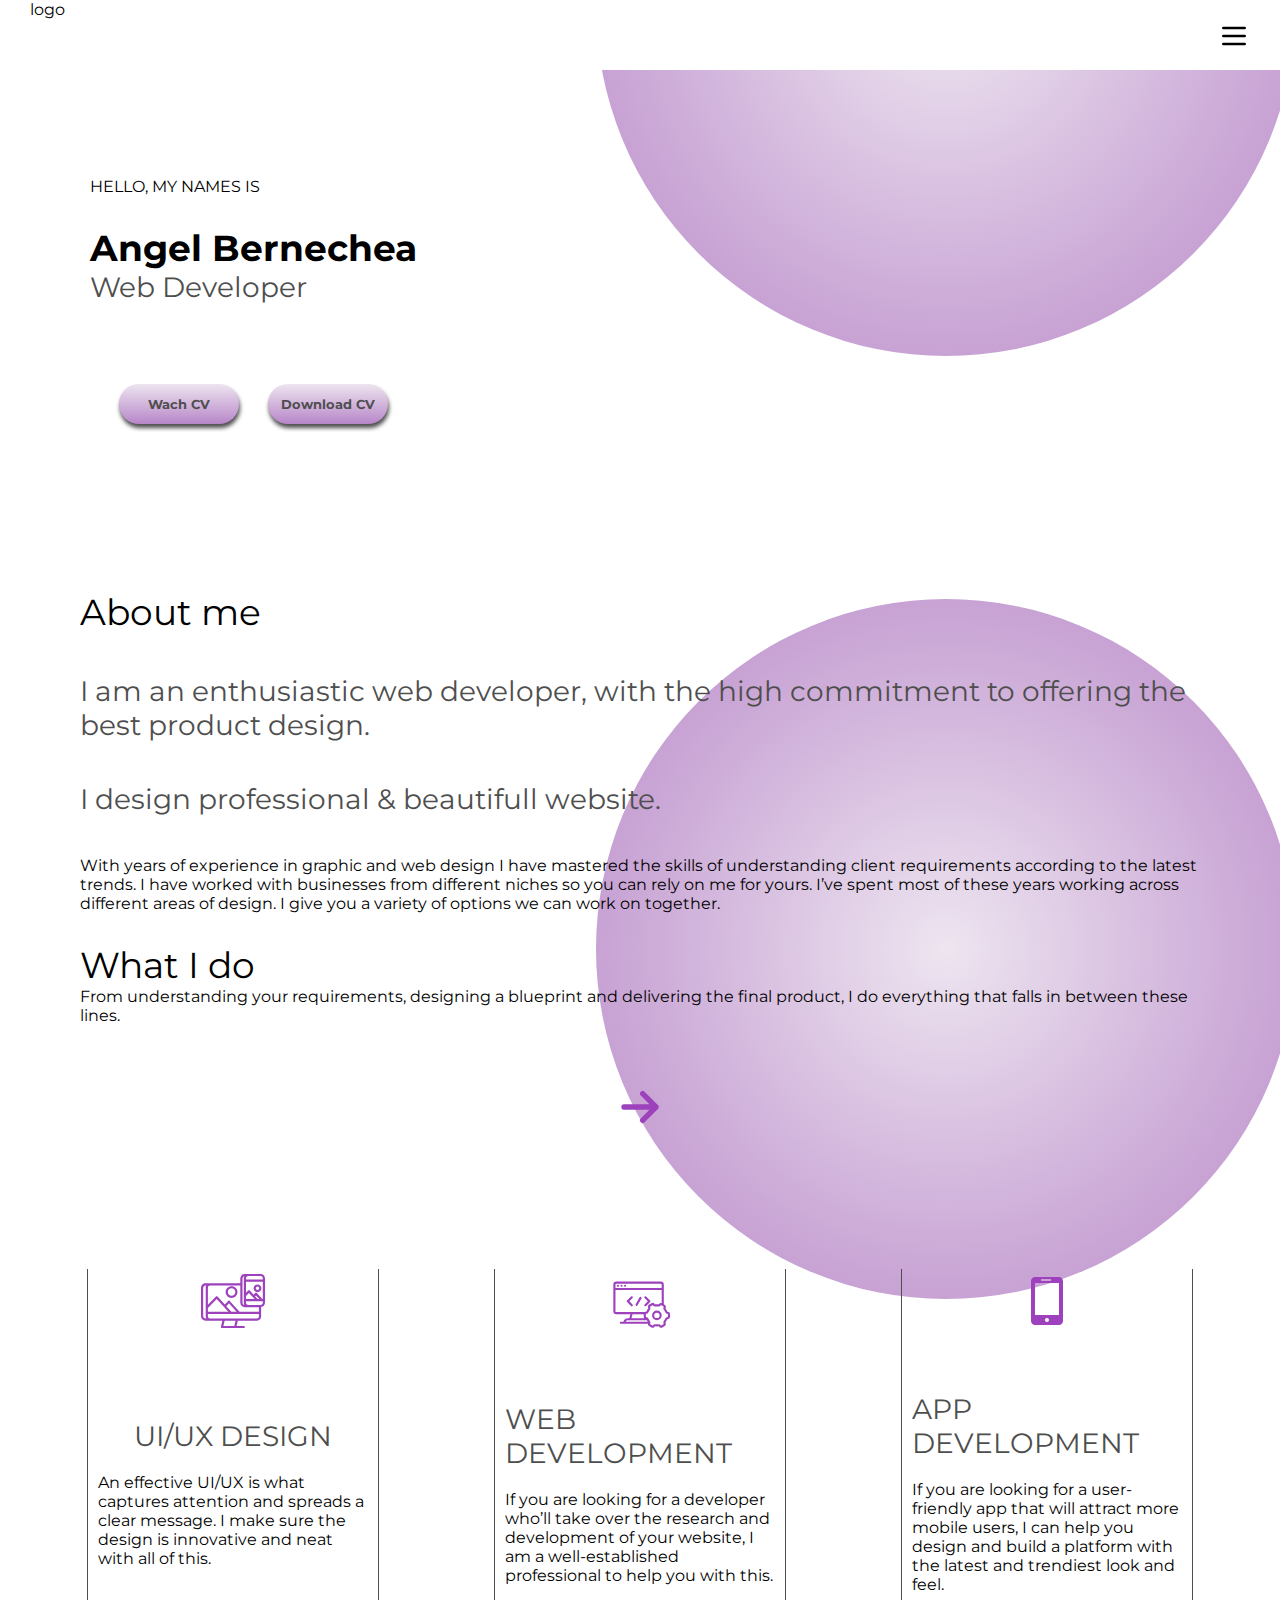
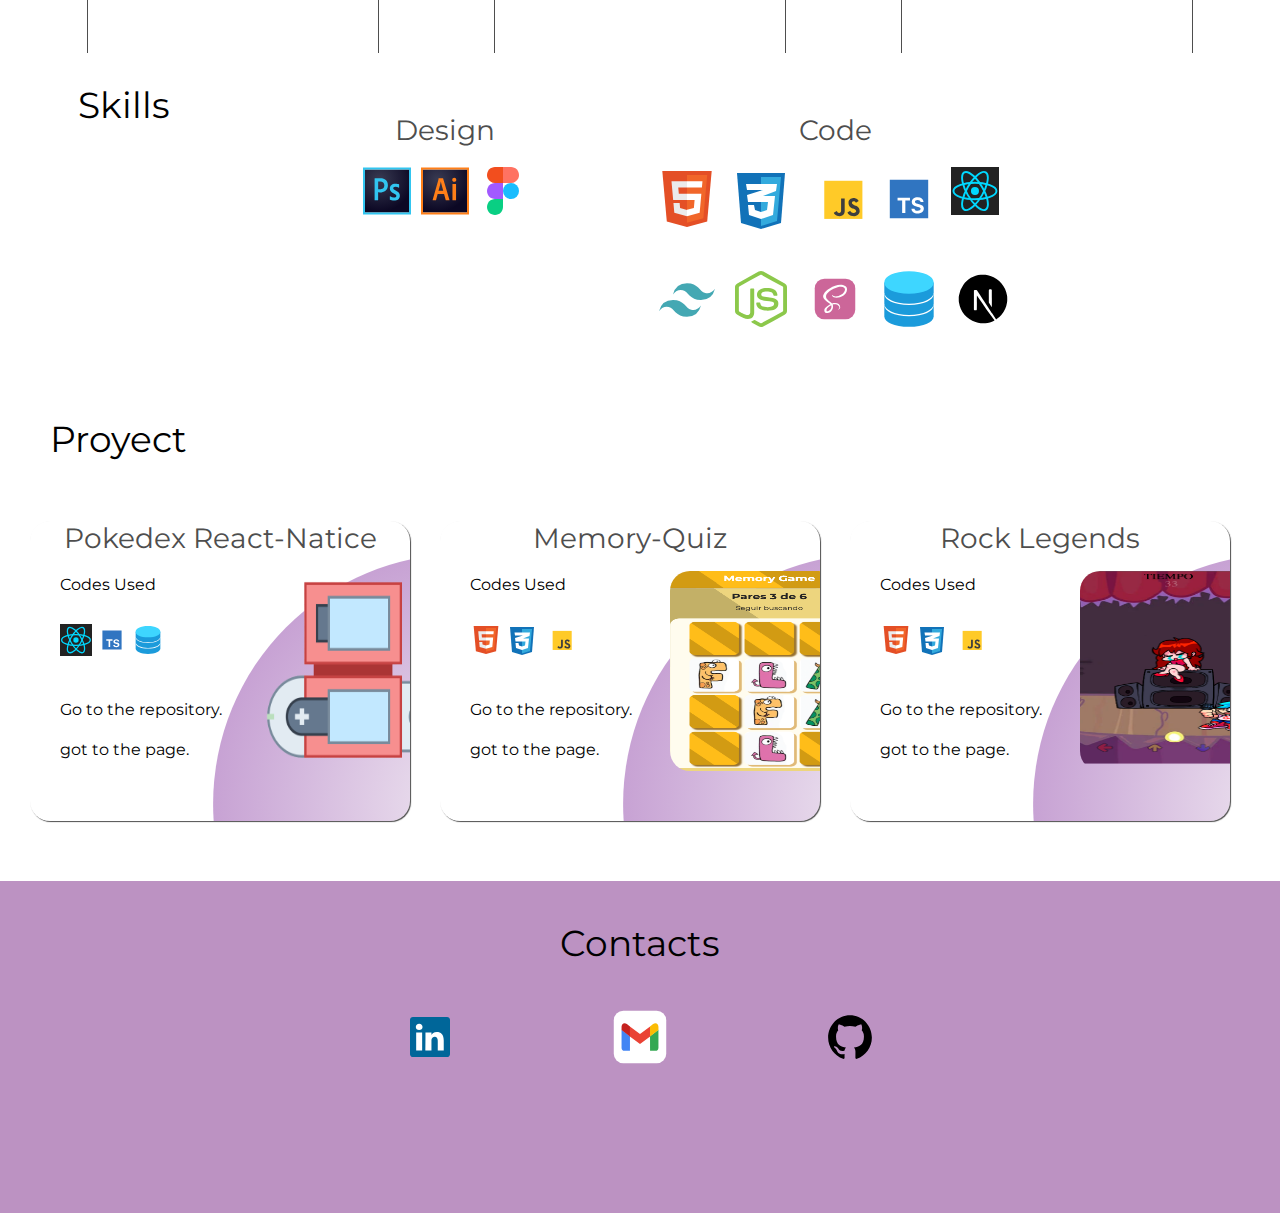
==== commit 23a41330: "Update index.html" ====
--- a/index.html
+++ b/index.html
@@ -38,7 +38,7 @@
       <section class="infoSeccion-main">
         <figure class="main-ImagenSeccion">
           <div class="main-img" >
-          <img src="https://emprendedor.com/wp-content/uploads/2021/08/imagen-profesional1-1536x1025.jpg" alt="">
+        
           </div>
        
         </figure>
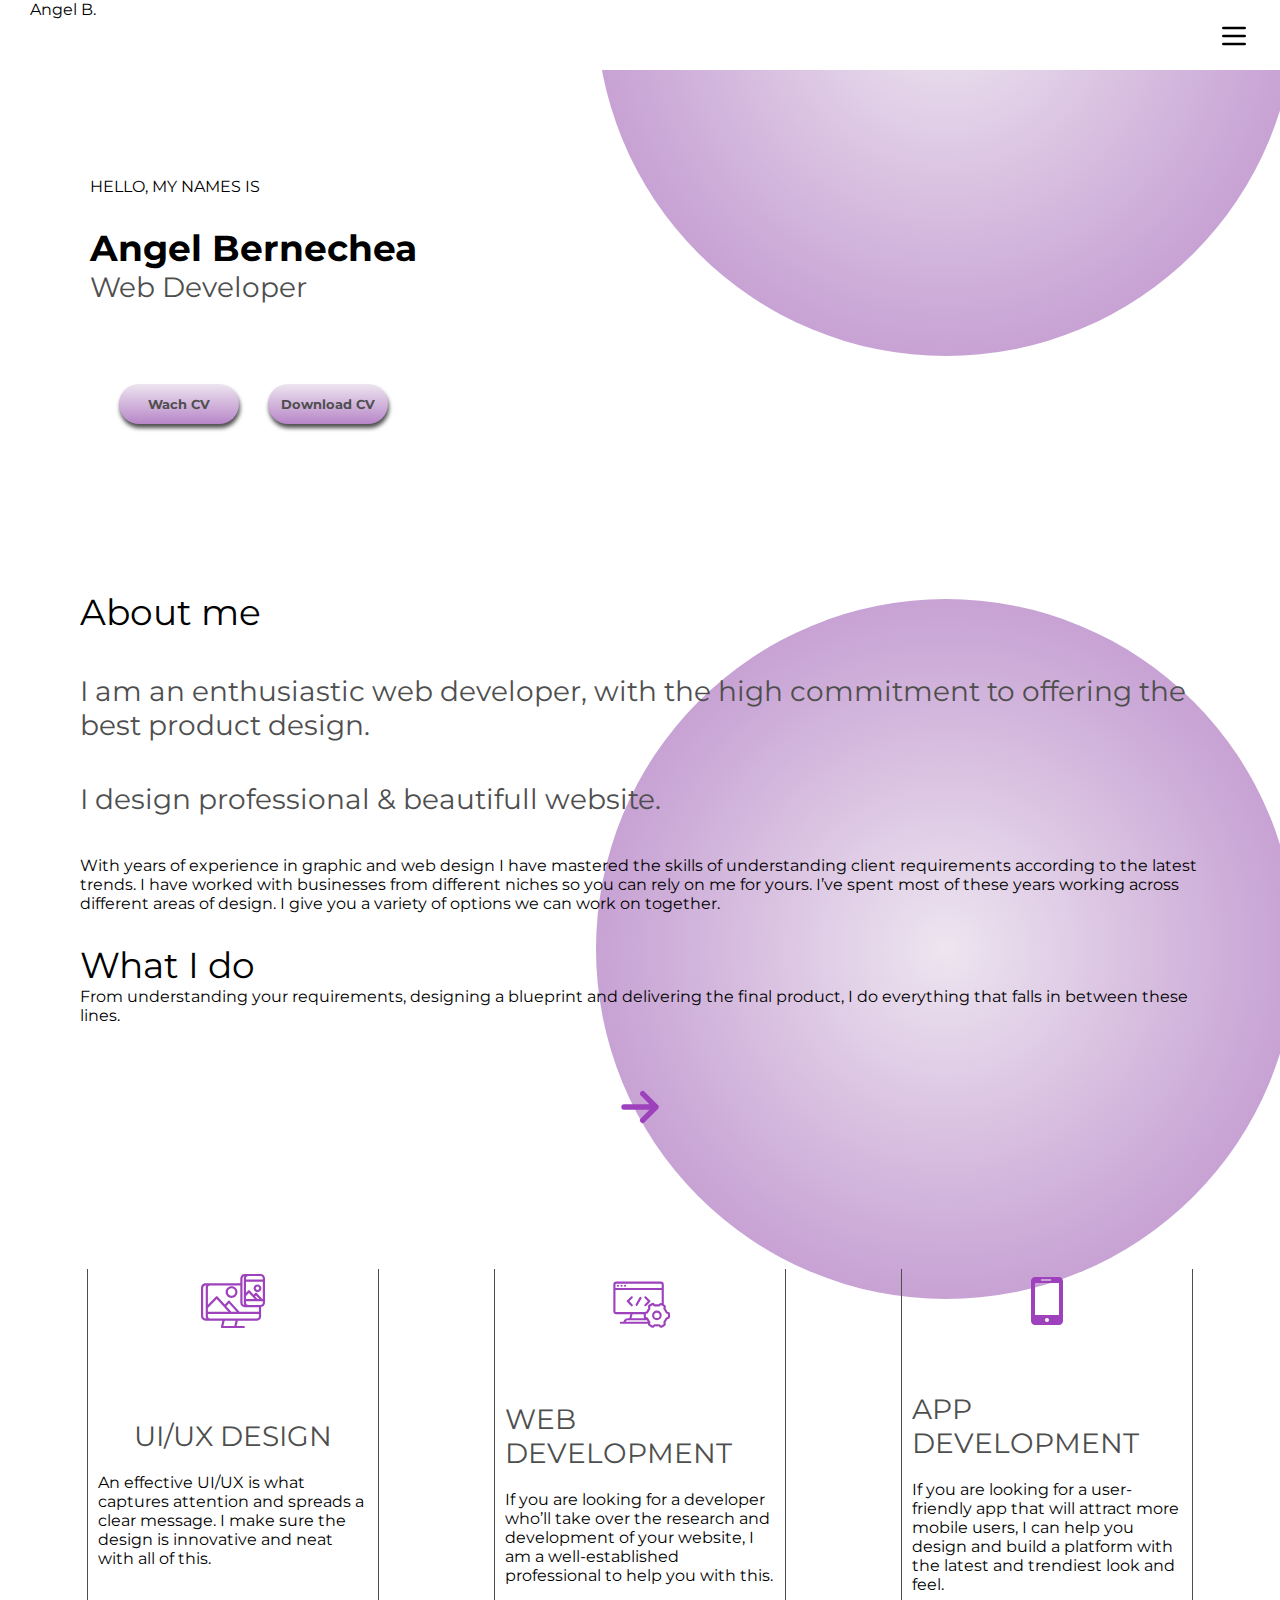
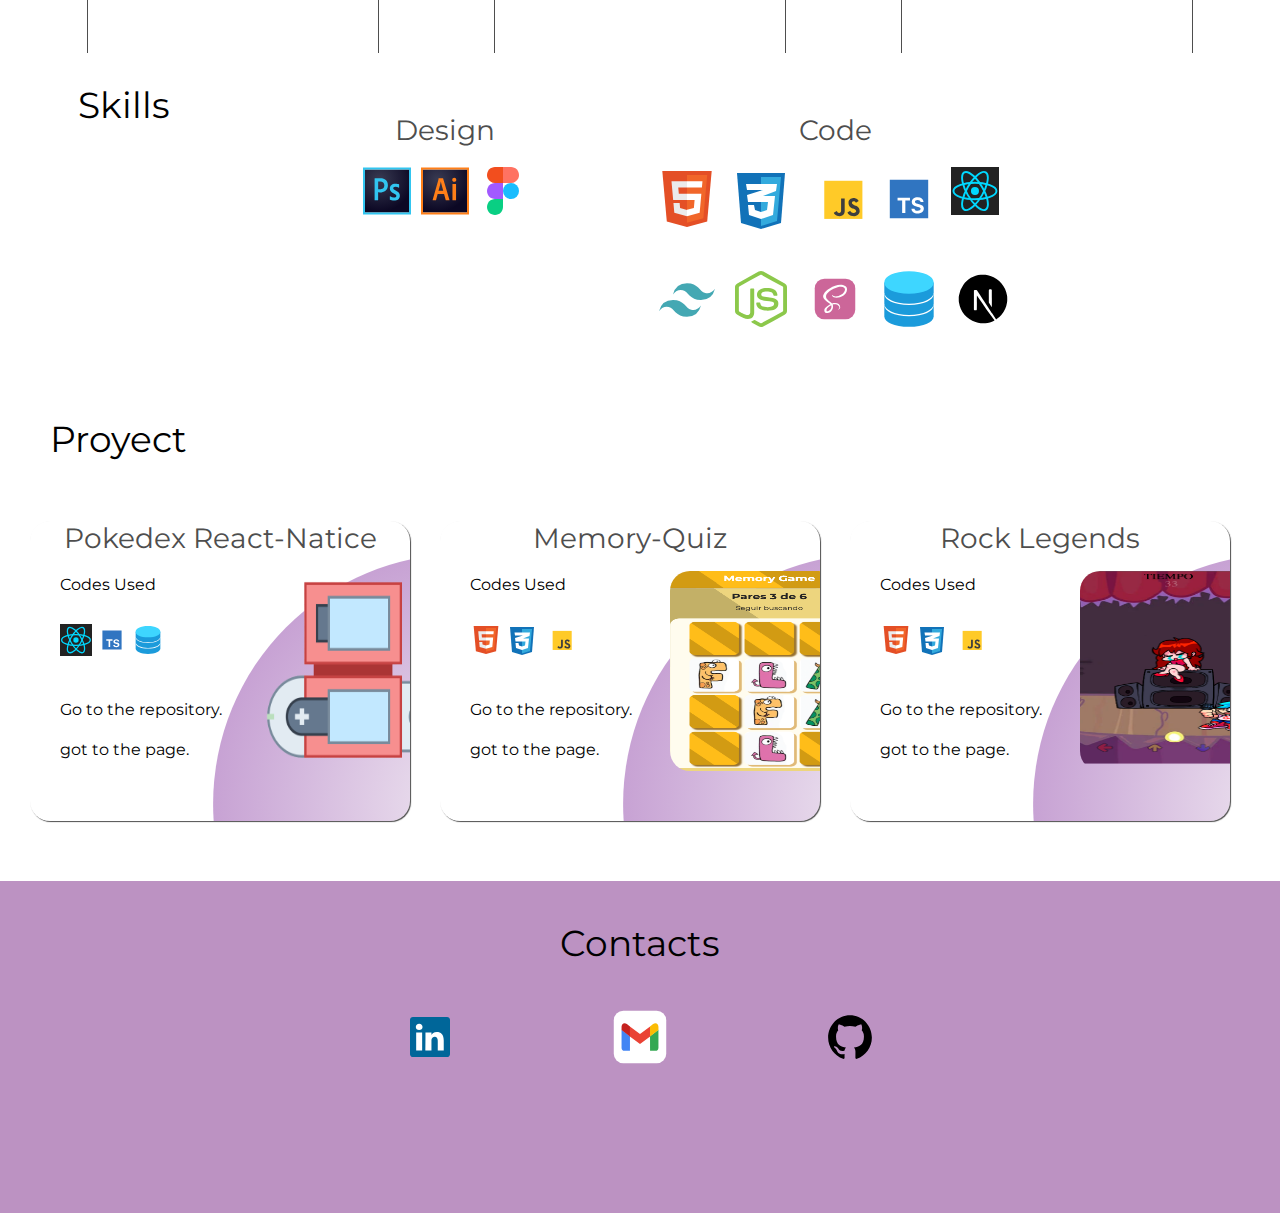
==== commit 65bd102d: "Update index.html" ====
--- a/index.html
+++ b/index.html
@@ -12,7 +12,7 @@
 <body>
   <header class="header">
     <section  class="header-info">
-      <p>logo</p>
+      <p>Angel B.</p>
       
     </section>
     <section class="header-menuContainer">
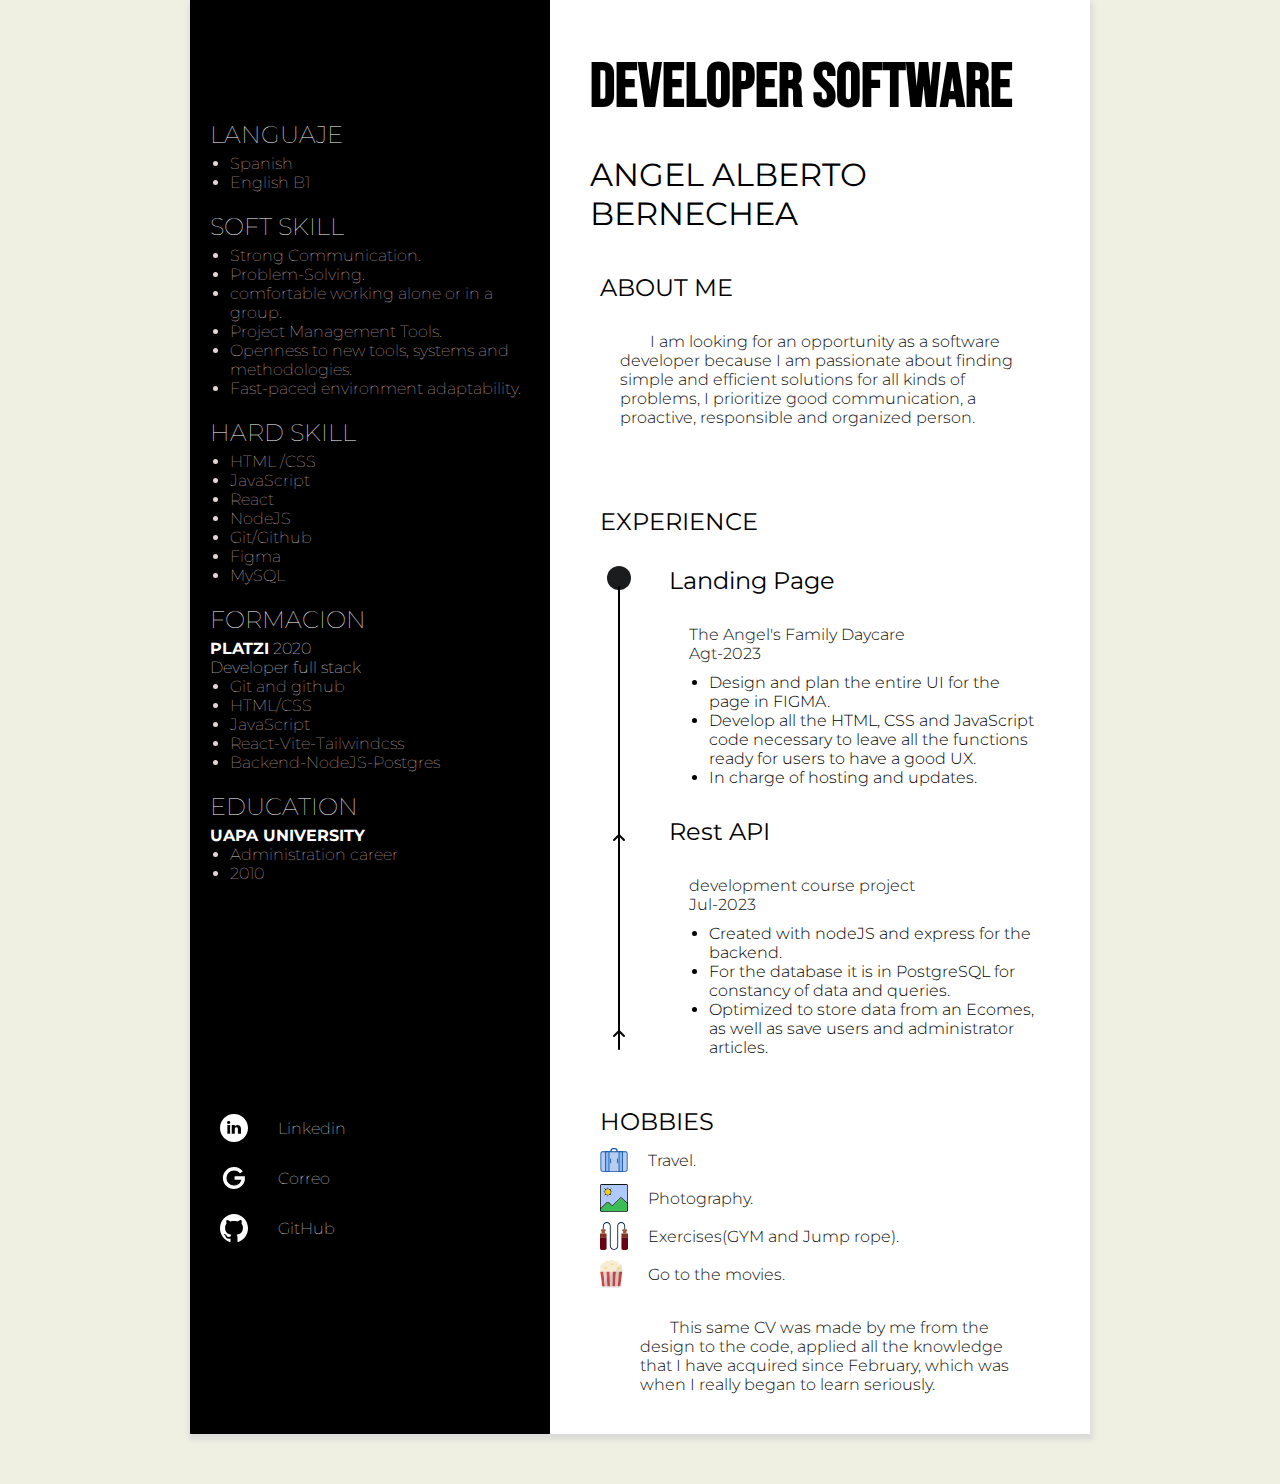
==== commit 2e3b1b63: "only the cv" ====
--- a/index.html
+++ b/index.html
@@ -1,165 +1,247 @@
 <!DOCTYPE html>
 <html lang="en">
 <head>
-  <meta charset="UTF-8">
-  <meta name="viewport" content="width=device-width, initial-scale=1.0">
-  <title>Angel's Porfolio</title>
-  <link rel="stylesheet" href="./css/style.css" >
-  <link rel="preconnect" href="https://fonts.googleapis.com">
+	<meta charset="UTF-8">
+	<meta name="viewport" content="width=device-width, initial-scale=1.0">
+	<link rel="preconnect" href="https://fonts.googleapis.com">
 <link rel="preconnect" href="https://fonts.gstatic.com" crossorigin>
-<link href="https://fonts.googleapis.com/css2?family=Montserrat:wght@100;200;500;700&display=swap" rel="stylesheet">
+<link href="https://fonts.googleapis.com/css2?family=Bebas+Neue&family=Montserrat:wght@100;300;500;700&display=swap" rel="stylesheet">
+	<title>Angel Bernechea</title>
+	<link rel="stylesheet" href="./css/main.css">
+
 </head>
 <body>
-  <header class="header">
-    <section  class="header-info">
-      <p>Angel B.</p>
-      
-    </section>
-    <section class="header-menuContainer">
-      <div onclick="showMovil()" class="header-menuIconContainer">
-        <svg class="header-menuIcon" width="32px" height="32px" viewBox="0 0 24.00 24.00" fill="none" xmlns="http://www.w3.org/2000/svg"><g id="SVGRepo_bgCarrier" stroke-width="0"></g><g id="SVGRepo_tracerCarrier" stroke-linecap="round" stroke-linejoin="round"></g><g id="SVGRepo_iconCarrier"> <path d="M4 6H20M4 12H20M4 18H20" stroke="#000000" stroke-width="2" stroke-linecap="round" stroke-linejoin="round"></path> </g></svg>  
-      </div>
-      <nav class="header-menuList inactive">
-        <ul>
-          <li class="header-list"><a href="#" >Home</a></li>
-          <li class="header-list" ><a href="#" >About</a></li>
-          <li class="header-list" ><a href="#" >Services</a></li>
-          <li class="header-list" ><a href="#" >Portfolio</a></li>
-          <li class="header-list" ><a href="#" >Contact</a></li>
-        </ul>
-      </nav>
-    </section>
-  </header>
-  <main class="main">
-    <div class="main-decorate"> </div>
-  
- 
-    <section class="infoSeccion">
-      <section class="infoSeccion-main">
-        <figure class="main-ImagenSeccion">
-          <div class="main-img" >
-        
-          </div>
-       
-        </figure>
-        <section class="infoSeccion-dectail">
-        <div>
-      <p class="infoSeccion-title" >HELLO, MY NAMES IS</p>
-      <h3 class="title">Angel Bernechea</h3>
-      <p class="sub-title">Web Developer</p>
-    </div>
-      <div class="CV-area">
-          <a href="./viewcv.html">
-            <button class="botonCV"> Wach CV</button>
+	<main>
+	
+		<section class="CV-info-left">
+			<section class="CV-info-movile movile-title ">
+			
+					<h2 class="movile-title">DEVELOPER SOFTWAREddd </h2>
+					<h2 class="movile-name">ANGEL ALBERTO <br> BERNECHEA</h2>
+				<div>
+					<a href="./files/angelBernecheaCV.png" download>
+            <button id="" class="botonCV"> Download CV</button>
           </a>
-          <a href="./files/English cv_software-developer_angel-Bernechea .png" download>
-            <button class="botonCV"> Download CV</button>
-          </a>
-      </div>
-    </section>
-    </section>
-      <div class="infoSeccion-body" >
-        <p class="title" >About me</p>
-        <p class="sub-title">I am an enthusiastic web developer, with the high commitment to offering the best product design.</p>
-        <p class="sub-title" >I design professional & beautifull website.</p>
-        <p class="infoSeccion-title" >With years of experience in graphic and web design I have mastered the skills of understanding client requirements according to the latest trends. I have worked with businesses from different niches so you can rely on me for yours.
-          I’ve spent most of these years working across different areas of design. I give you a variety of options we can work on together.</p>
+				</div>
+			</section>
+			<!-- <img src="./IMG_6794.jpg" alt="foto de un lindo caballer"> -->
+			<div class="foto-perfil"></div>
+			<section class="CV-info-movile">
+				<div class="botnes">
+					<div class="movile-namefixed invisible">
+						
+					
+					</div>
+				<button class="botn-skill"onclick="mostrarSkillMovil()">SKILL</button>
+				<button class="botn-info"onclick="mostrarInfoMovil()" >INFO</button>
+			</div>
+			</section>
+			 <aside class="CV-info-movile data-movil invisible">
+				<section class="right-aboutme">
+					<h2>ABOUT ME</h2>
+					<p>I am looking for an opportunity as a software developer because I am passionate about finding simple and efficient solutions for all kinds of problems, I prioritize good communication, a proactive, responsible and organized person.</p>
+				</section>
+				<section class="right-experience-main">
+					<h2>EXPERIENCE</h2>
+					<section class="right-experience">
+						
+						<div class="right-experience-barra">
+							<svg viewBox="0 0 36 36" xmlns="http://www.w3.org/2000/svg" xmlns:xlink="http://www.w3.org/1999/xlink" aria-hidden="true" role="img" class="iconify iconify--twemoji" preserveAspectRatio="xMidYMid meet" fill="#000000"><g id="SVGRepo_bgCarrier" stroke-width="0"></g><g id="SVGRepo_tracerCarrier" stroke-linecap="round" stroke-linejoin="round"></g><g id="SVGRepo_iconCarrier"><circle fill="#1b1c1d" cx="18" cy="18" r="18"></circle></g></svg>
+							<div class="barra barra1"></div>
+							<svg viewBox="0 0 24 24" fill="none" xmlns="http://www.w3.org/2000/svg"><g id="SVGRepo_bgCarrier" stroke-width="0"></g><g id="SVGRepo_tracerCarrier" stroke-linecap="round" stroke-linejoin="round"></g><g id="SVGRepo_iconCarrier"> <g id="Arrow / Arrow_Up_LG"> <path id="Vector" d="M12 3L7 8M12 3L17 8M12 3V21" stroke="#000000" stroke-width="2" stroke-linecap="round" stroke-linejoin="round"></path> </g> </g></svg>
+							<div class="barra barra2"></div>
+							<svg viewBox="0 0 24 24" fill="none" xmlns="http://www.w3.org/2000/svg"><g id="SVGRepo_bgCarrier" stroke-width="0"></g><g id="SVGRepo_tracerCarrier" stroke-linecap="round" stroke-linejoin="round"></g><g id="SVGRepo_iconCarrier"> <g id="Arrow / Arrow_Up_LG"> <path id="Vector" d="M12 3L7 8M12 3L17 8M12 3V21" stroke="#000000" stroke-width="2" stroke-linecap="round" stroke-linejoin="round"></path> </g> </g></svg>
+						</div>
+						<div class="right-experience-info">
+							
+						<section class="right-experience-datos">
+							<h2>Landing Page</h2>
+							<p>The Angel's Family Daycare</p>
+							<p>Agt-2023</p>
+							<ul>
+								<li>Design and plan the entire UI for the page in FIGMA.</li>
+								<li>Develop all the HTML, CSS and JavaScript code necessary to leave all the functions ready for users to have a good UX.</li>
+								<li>In charge of hosting and updates.</li>
+							</ul>
+						</section>
+						<section class="right-experience-datos">
+							<h2>Rest Api</h2>
+							<p>development course project</p>
+							<p>Jul-2023</p>
+							<ul>
+								<li>Created with nodeJS and express for the backend.</li>
+								<li>For the database it is in PostgreSQL for constancy of data and queries.</li>
+								<li>Optimized to store data from an Ecomes, as well as save users and administrator articles.</li>
+							</ul>
+						</section>
+					</div>
+					</section>
+				</section>
+				<section class=" right-hobbies">
+					<h2>HOBBIES</h2>
+					<div class="right-hobbies-list">
+						<svg viewBox="0 0 1024 1024" class="icon" version="1.1" xmlns="http://www.w3.org/2000/svg" fill="#000000"><g id="SVGRepo_bgCarrier" stroke-width="0"></g><g id="SVGRepo_tracerCarrier" stroke-linecap="round" stroke-linejoin="round"></g><g id="SVGRepo_iconCarrier"><path d="M546.5 408h-67.1c-55.5 0-100.6-45.1-100.6-100.6V173.8c0-55.5 45.1-100.6 100.6-100.6h67.1c55.5 0 100.6 45.1 100.6 100.6v133.6c0 55.5-45.1 100.6-100.6 100.6z m-67-284.8c-27.9 0-50.6 22.7-50.6 50.6v133.6c0 27.9 22.7 50.6 50.6 50.6h67.1c27.9 0 50.6-22.7 50.6-50.6V173.8c0-27.9-22.7-50.6-50.6-50.6h-67.1z" fill="#0F53A8"></path><path d="M936.2 925.4H89.8c-32 0-58-26-58-58V269c0-32 26-58 58-58h846.4c32 0 58 26 58 58v598.3c0 32.1-26 58.1-58 58.1z" fill="#B6CDEF"></path><path d="M936.2 940.4H89.8c-40.3 0-73-32.7-73-73V269c0-40.3 32.7-73 73-73h846.4c40.3 0 73 32.7 73 73v598.3c0 40.3-32.8 73.1-73 73.1zM89.8 226c-23.7 0-43 19.3-43 43v598.3c0 23.7 19.3 43 43 43h846.4c23.7 0 43-19.3 43-43V269c0-23.7-19.3-43-43-43H89.8z" fill="#0F53A8"></path><path d="M200.5 211h129v714.3h-129z" fill="#89B7F5"></path><path d="M329.5 940.4h-129c-8.3 0-15-6.7-15-15V211c0-8.3 6.7-15 15-15h129c8.3 0 15 6.7 15 15v714.3c0 8.4-6.8 15.1-15 15.1z m-114-30h99V226h-99v684.4z" fill="#0F53A8"></path><path d="M696.5 211h129v714.3h-129z" fill="#89B7F5"></path><path d="M825.5 940.4h-129c-8.3 0-15-6.7-15-15V211c0-8.3 6.7-15 15-15h129c8.3 0 15 6.7 15 15v714.3c0 8.4-6.7 15.1-15 15.1z m-114-30h99V226h-99v684.4z" fill="#0F53A8"></path><path d="M390.6 632.8c-8.3 0-15-6.7-15-15V473.1c0-8.3 6.7-15 15-15s15 6.7 15 15v144.7c0 8.3-6.7 15-15 15zM635.4 632.8c-8.3 0-15-6.7-15-15V473.1c0-8.3 6.7-15 15-15s15 6.7 15 15v144.7c0 8.3-6.8 15-15 15z" fill="#0F53A8"></path></g></svg>
+						<p>Travel.</p>
+					</div>
+					<div class="right-hobbies-list">
+						<svg version="1.0" id="Layer_1" xmlns="http://www.w3.org/2000/svg" xmlns:xlink="http://www.w3.org/1999/xlink" viewBox="0 0 64 64" enable-background="new 0 0 64 64" xml:space="preserve" fill="#000000"><g id="SVGRepo_bgCarrier" stroke-width="0"></g><g id="SVGRepo_tracerCarrier" stroke-linecap="round" stroke-linejoin="round"></g><g id="SVGRepo_iconCarrier"> <g> <path fill="#3cbe56" d="M62,60c0,1.104-0.896,2-2,2H4c-1.104,0-2-0.896-2-2v-2.801l14.603-14.603c0.781-0.781,2.047-0.781,2.828,0 c0,0,6.197,6.198,7.15,7.15c0.953,0.953,1.88,0.95,2.829,0s17.171-17.171,17.171-17.171c0.781-0.781,2.047-0.781,2.828,0L62,45.167 V60z"></path> <g> <path fill="#0e1614" d="M60,0H4C1.789,0,0,1.789,0,4v56c0,2.211,1.789,4,4,4h56c2.211,0,4-1.789,4-4V4C64,1.789,62.211,0,60,0z M62,60c0,1.104-0.896,2-2,2H4c-1.104,0-2-0.896-2-2v-2.801l14.603-14.603c0.781-0.781,2.047-0.781,2.828,0 c0,0,6.197,6.198,7.15,7.15c0.953,0.953,1.88,0.95,2.829,0s17.171-17.171,17.171-17.171c0.781-0.781,2.047-0.781,2.828,0 L62,45.167V60z M62,42.338L50.823,31.161c-1.563-1.563-4.093-1.563-5.656,0L27.996,48.332l-7.151-7.15 c-1.563-1.563-4.093-1.563-5.656,0L2,54.37V4c0-1.104,0.896-2,2-2h56c1.104,0,2,0.896,2,2V42.338z"></path> <path fill="#0e1614" d="M28.999,17h-2.998c-0.024,0-0.044,0.012-0.068,0.014c-0.181-1.469-0.76-2.812-1.626-3.924 c0.018-0.016,0.041-0.021,0.059-0.039l2.121-2.121c0.392-0.391,0.391-1.023,0-1.414c-0.392-0.391-1.023-0.391-1.416,0l-2.12,2.12 c-0.018,0.018-0.023,0.04-0.039,0.059c-1.111-0.867-2.454-1.446-3.924-1.627c0.002-0.022,0.014-0.044,0.014-0.067l0.001-3 c0-0.553-0.449-1-1-1C17.448,6.001,17.001,6.447,17,7.002V10c0,0.023,0.012,0.045,0.014,0.067c-1.47,0.181-2.813,0.76-3.925,1.626 c-0.016-0.018-0.021-0.041-0.038-0.058L10.93,9.515c-0.391-0.392-1.023-0.391-1.414,0c-0.391,0.392-0.392,1.023,0,1.415 l2.121,2.121c0.017,0.017,0.04,0.022,0.058,0.038c-0.867,1.111-1.446,2.456-1.627,3.925C10.044,17.012,10.023,17,10,17H7 c-0.553,0-1,0.447-1,1s0.447,1,1,1h3c0.023,0,0.044-0.012,0.067-0.014c0.181,1.47,0.76,2.813,1.627,3.925 c-0.019,0.016-0.041,0.021-0.059,0.039l-2.121,2.12c-0.392,0.392-0.392,1.025,0,1.414c0.392,0.393,1.022,0.391,1.416,0.002 l2.12-2.121c0.018-0.018,0.023-0.041,0.039-0.059c1.111,0.866,2.454,1.445,3.924,1.626C17.012,25.957,17,25.977,17,26.002 L16.999,29c0,0.554,0.448,1.002,1,1c0.554,0,1-0.447,1.003-1l-0.001-2.998c0-0.025-0.012-0.045-0.014-0.069 c1.469-0.181,2.812-0.76,3.924-1.627c0.016,0.019,0.021,0.042,0.039,0.06l2.12,2.121c0.392,0.393,1.025,0.391,1.414,0 c0.392-0.392,0.391-1.023,0.001-1.416l-2.12-2.12c-0.018-0.018-0.041-0.023-0.06-0.039c0.867-1.111,1.446-2.455,1.627-3.924 c0.024,0.002,0.044,0.014,0.068,0.014L29,19.002c0.554,0,1.001-0.448,1-1C30,17.448,29.553,17.002,28.999,17z M18,24 c-3.313,0-6-2.687-6-6s2.687-6,6-6s6,2.687,6,6S21.313,24,18,24z"></path> </g> <path fill="#afc9fd" d="M60,2H4C2.896,2,2,2.896,2,4v50.37l13.188-13.188c1.563-1.563,4.093-1.563,5.656,0l7.151,7.15 l17.171-17.171c1.563-1.563,4.093-1.563,5.656,0L62,42.338V4C62,2.896,61.104,2,60,2z M29,19.002l-2.999-0.001 c-0.024,0-0.044-0.012-0.068-0.014c-0.181,1.469-0.76,2.812-1.627,3.924c0.019,0.016,0.042,0.021,0.06,0.039l2.12,2.12 c0.39,0.393,0.391,1.024-0.001,1.416c-0.389,0.391-1.022,0.393-1.414,0l-2.12-2.121c-0.018-0.018-0.023-0.041-0.039-0.06 c-1.111,0.867-2.455,1.446-3.924,1.627c0.002,0.024,0.014,0.044,0.014,0.069L19.002,29c-0.003,0.553-0.449,1-1.003,1 c-0.552,0.002-1-0.446-1-1L17,26.002c0-0.025,0.012-0.045,0.014-0.069c-1.47-0.181-2.812-0.76-3.924-1.626 c-0.016,0.018-0.021,0.041-0.039,0.059l-2.12,2.121c-0.394,0.389-1.024,0.391-1.416-0.002c-0.392-0.389-0.392-1.022,0-1.414 l2.121-2.12c0.018-0.018,0.04-0.023,0.059-0.039c-0.867-1.111-1.446-2.455-1.627-3.925C10.044,18.988,10.023,19,10,19H7 c-0.553,0-1-0.447-1-1s0.447-1,1-1h3c0.023,0,0.044,0.012,0.067,0.014c0.181-1.469,0.76-2.813,1.627-3.925 c-0.018-0.016-0.041-0.021-0.058-0.038L9.516,10.93c-0.392-0.392-0.391-1.023,0-1.415c0.391-0.391,1.023-0.392,1.414,0l2.121,2.121 c0.018,0.017,0.022,0.04,0.038,0.058c1.111-0.866,2.455-1.445,3.925-1.626C17.012,10.045,17,10.023,17,10V7.002 C17.001,6.447,17.448,6.001,18.002,6c0.551,0,1,0.447,1,1l-0.001,3c0,0.023-0.012,0.045-0.014,0.067 c1.47,0.181,2.812,0.76,3.924,1.627c0.016-0.019,0.021-0.041,0.039-0.059l2.12-2.12c0.393-0.391,1.024-0.391,1.416,0 c0.391,0.391,0.392,1.023,0,1.414l-2.121,2.121c-0.018,0.018-0.041,0.023-0.059,0.039c0.866,1.111,1.445,2.455,1.626,3.924 C25.957,17.012,25.977,17,26.001,17h2.998C29.553,17.002,30,17.448,30,18.002C30.001,18.554,29.554,19.002,29,19.002z"></path> <circle fill="#f0d000" cx="18" cy="18" r="6"></circle> </g> </g></svg>
+						<p>Photography.</p>
+					</div>
+					<div class="right-hobbies-list">
+						<svg viewBox="0 0 256 256" xmlns="http://www.w3.org/2000/svg" xmlns:xlink="http://www.w3.org/1999/xlink" preserveAspectRatio="xMidYMid" fill="#000000"><g id="SVGRepo_bgCarrier" stroke-width="0"></g><g id="SVGRepo_tracerCarrier" stroke-linecap="round" stroke-linejoin="round"></g><g id="SVGRepo_iconCarrier"> <defs> <style> .cls-3 { fill: #05243d; } .cls-4 { fill: #680316; } .cls-5 { fill: #832f21; } .cls-6 { fill: #9d5739; } </style> </defs> <g id="jump_rope"> <path d="M222.000,66.000 C222.000,66.000 222.000,36.000 222.000,36.000 C222.000,20.536 209.464,8.000 194.000,8.000 C178.536,8.000 166.000,20.536 166.000,36.000 C166.000,36.000 166.000,218.000 166.000,218.000 C166.000,238.987 148.987,256.000 128.000,256.000 C107.013,256.000 90.000,238.987 90.000,218.000 C90.000,218.000 90.000,36.000 90.000,36.000 C90.000,20.536 77.464,8.000 62.000,8.000 C46.536,8.000 34.000,20.536 34.000,36.000 C34.000,36.000 34.000,66.000 34.000,66.000 C34.000,66.000 26.000,66.000 26.000,66.000 C26.000,66.000 26.000,36.000 26.000,36.000 C26.000,16.118 42.118,-0.000 62.000,-0.000 C81.882,-0.000 98.000,16.118 98.000,36.000 C98.000,36.000 98.000,58.000 98.000,58.000 C98.000,58.000 98.000,218.000 98.000,218.000 C98.000,234.568 111.431,248.000 128.000,248.000 C144.568,248.000 158.000,234.568 158.000,218.000 C158.000,218.000 158.000,58.000 158.000,58.000 C158.000,58.000 158.000,36.000 158.000,36.000 C158.000,16.118 174.118,-0.000 194.000,-0.000 C213.882,-0.000 230.000,16.118 230.000,36.000 C230.000,36.000 230.000,66.000 230.000,66.000 C230.000,66.000 222.000,66.000 222.000,66.000 Z" id="path-1" class="cls-3" fill-rule="evenodd"></path> <path d="M240.000,256.000 C240.000,256.000 212.000,256.000 212.000,256.000 C203.163,256.000 196.000,248.836 196.000,240.000 C196.000,240.000 196.000,140.000 196.000,140.000 C196.000,140.000 256.000,140.000 256.000,140.000 C256.000,140.000 256.000,240.000 256.000,240.000 C256.000,248.836 248.836,256.000 240.000,256.000 ZM44.000,256.000 C44.000,256.000 16.000,256.000 16.000,256.000 C7.163,256.000 -0.000,248.836 -0.000,240.000 C-0.000,240.000 -0.000,140.000 -0.000,140.000 C-0.000,140.000 60.000,140.000 60.000,140.000 C60.000,140.000 60.000,240.000 60.000,240.000 C60.000,248.836 52.837,256.000 44.000,256.000 Z" id="path-2" class="cls-4" fill-rule="evenodd"></path> <path d="M196.000,140.000 C196.000,140.000 196.000,106.000 196.000,106.000 C196.000,106.000 256.000,106.000 256.000,106.000 C256.000,106.000 256.000,140.000 256.000,140.000 C256.000,140.000 196.000,140.000 196.000,140.000 ZM-0.000,106.000 C-0.000,106.000 60.000,106.000 60.000,106.000 C60.000,106.000 60.000,140.000 60.000,140.000 C60.000,140.000 -0.000,140.000 -0.000,140.000 C-0.000,140.000 -0.000,106.000 -0.000,106.000 Z" id="path-3" class="cls-5" fill-rule="evenodd"></path> <path d="M241.000,85.799 C241.000,85.799 241.000,106.000 241.000,106.000 C241.000,106.000 211.000,106.000 211.000,106.000 C211.000,106.000 211.000,85.799 211.000,85.799 C206.435,84.872 203.000,80.838 203.000,76.000 C203.000,70.477 207.477,66.000 213.000,66.000 C213.000,66.000 239.000,66.000 239.000,66.000 C244.523,66.000 249.000,70.477 249.000,76.000 C249.000,80.838 245.564,84.872 241.000,85.799 ZM45.000,106.000 C45.000,106.000 15.000,106.000 15.000,106.000 C15.000,106.000 15.000,85.799 15.000,85.799 C10.435,84.872 7.000,80.838 7.000,76.000 C7.000,70.477 11.477,66.000 17.000,66.000 C17.000,66.000 43.000,66.000 43.000,66.000 C48.523,66.000 53.000,70.477 53.000,76.000 C53.000,80.838 49.564,84.872 45.000,85.799 C45.000,85.799 45.000,106.000 45.000,106.000 Z" id="path-4" class="cls-6" fill-rule="evenodd"></path> </g> </g></svg>
+						<p>Exercises(GYM and Jump rope).</p>
+					</div>
+					<div class="right-hobbies-list">
+						<svg version="1.1" id="_x34_" xmlns="http://www.w3.org/2000/svg" xmlns:xlink="http://www.w3.org/1999/xlink" viewBox="0 0 512 512" xml:space="preserve" fill="#000000"><g id="SVGRepo_bgCarrier" stroke-width="0"></g><g id="SVGRepo_tracerCarrier" stroke-linecap="round" stroke-linejoin="round"></g><g id="SVGRepo_iconCarrier"> <g> <g> <g> <circle style="fill:#F6EDD4;" cx="55.093" cy="199.192" r="49.443"></circle> <circle style="fill:#F6EDD4;" cx="77.402" cy="153.987" r="49.443"></circle> <circle style="fill:#F6EDD4;" cx="135.507" cy="203.43" r="49.443"></circle> <circle style="fill:#F6EDD4;" cx="112.303" cy="104.536" r="49.443"></circle> <circle style="fill:#F6EDD4;" cx="211.79" cy="203.43" r="49.443"></circle> <circle style="fill:#F6EDD4;" cx="245.792" cy="94.657" r="49.443"></circle> <circle style="fill:#F6EDD4;" cx="177.279" cy="94.657" r="49.443"></circle> <circle style="fill:#F6EDD4;" cx="196.349" cy="144.1" r="49.443"></circle> <circle style="fill:#F6EDD4;" cx="146.906" cy="153.979" r="49.443"></circle> <circle style="fill:#F6EDD4;" cx="291.698" cy="179.415" r="49.443"></circle> <circle style="fill:#F6EDD4;" cx="346.088" cy="206.255" r="49.443"></circle> <circle style="fill:#F6EDD4;" cx="362.027" cy="187.892" r="49.443"></circle> <circle style="fill:#F6EDD4;" cx="289.511" cy="226.032" r="49.443"></circle> <path style="fill:#F6EDD4;" d="M401.185,124.304c0,1.876-0.078,3.751-0.312,5.626c-0.156,1.642-0.391,3.283-0.703,4.845 c-0.078,0.548-0.157,1.016-0.312,1.563c-0.313,1.485-0.704,2.971-1.173,4.377c-0.547,1.719-1.172,3.438-1.875,5.08 c-0.625,1.642-1.407,3.204-2.266,4.767v0.078h-0.078c-3.908,7.267-9.456,13.52-16.099,18.209 c-9.066,6.641-20.163,10.549-32.276,10.549c-1.641,0-3.283-0.078-4.923-0.312c-6.565-0.468-12.816-2.188-18.443-4.923 c-2.423-1.094-4.689-2.345-6.877-3.829c-0.704-0.391-1.407-0.859-2.032-1.484c-2.188-1.485-4.22-3.205-6.096-5.003 c-9.065-8.83-15.083-20.631-16.411-33.838c-0.235-1.876-0.312-3.751-0.312-5.705c0-1.016,0-2.032,0.156-3.048 c1.485-28.993,25.555-52.046,54.939-52.046h0.391l14.301,2.032c9.612,2.578,18.131,7.815,24.773,14.769 c0.469,0.469,0.938,0.861,1.328,1.329c0.391,0.39,0.703,0.703,0.938,1.094c0.156,0.156,0.313,0.391,0.469,0.547 c1.329,1.485,2.423,2.97,3.439,4.532c0.782,1.095,1.485,2.188,2.11,3.361c0.313,0.547,0.625,1.094,0.938,1.642 c1.563,2.969,2.891,6.095,3.907,9.378c0.157,0.547,0.313,1.093,0.391,1.641c0,0,0.078,0,0.078,0.078 c0.391,1.251,0.704,2.501,0.938,3.829C400.795,116.957,401.185,120.553,401.185,124.304z"></path> <path style="fill:#F6EDD4;" d="M346.794,74.914c0,26.102-18.208,47.983-42.591,53.609c-3.985,1.017-8.206,1.485-12.504,1.485 h-0.391c-3.439,0-6.799-0.39-10.003-1.016c-7.815-1.484-15.004-4.61-21.178-8.986c-6.408-4.455-11.801-10.238-15.708-16.959 c-0.938-1.407-1.719-2.892-2.423-4.454c-3.439-7.191-5.392-15.24-5.392-23.679c0-10.941,3.204-21.101,8.753-29.697 c4.767-7.58,11.488-13.911,19.381-18.287c7.971-4.531,17.115-7.111,26.961-7.111c22.429,0,41.732,13.363,50.25,32.588 l4.533,16.803C346.715,71.085,346.794,72.96,346.794,74.914z"></path> <circle style="fill:#F6EDD4;" cx="55.093" cy="136.321" r="55.093"></circle> <circle style="fill:#F6EDD4;" cx="86.064" cy="100.308" r="55.093"></circle> <circle style="fill:#F6EDD4;" cx="141.158" cy="62.967" r="55.093"></circle> <circle style="fill:#F6EDD4;" cx="217.441" cy="55.093" r="55.093"></circle> <circle style="fill:#F6EDD4;" cx="273.736" cy="167.504" r="49.443"></circle> <g> <polygon style="fill:#D14846;" points="88.59,488.164 41.701,488.164 34.902,436.664 19.741,320.848 5.674,214.096 62.879,214.096 66.005,247.388 68.349,272.24 79.603,391.963 87.809,479.646 "></polygon> <polygon style="fill:#e1d0d0;" points="135.507,488.161 88.589,488.161 62.86,214.121 120.07,214.121 "></polygon> <polygon style="fill:#D14846;" points="182.425,488.161 135.507,488.161 120.07,214.121 177.279,214.121 "></polygon> <polygon style="fill:#e1d0d0;" points="229.343,488.161 182.425,488.161 177.279,214.121 234.489,214.121 "></polygon> <polygon style="fill:#D14846;" points="276.261,488.161 229.343,488.161 234.489,214.121 291.698,214.121 "></polygon> <polygon style="fill:#e1d0d0;" points="323.179,488.161 276.261,488.161 291.698,214.121 348.908,214.121 "></polygon> <polygon style="fill:#D14846;" points="370.097,488.161 323.179,488.161 348.908,214.121 406.117,214.121 "></polygon> </g> <rect x="41.701" y="480.818" style="fill:#F2F2F2;" width="328.459" height="31.182"></rect> </g> </g> <path style="opacity:0.3;fill:#ffb805;" d="M249.102,73.698c0-6.089-4.982-11.07-11.071-11.07c-3.305,0-6.248,1.497-8.281,3.812 c-1.783-3.738-5.572-6.355-9.969-6.355c-3.026,0-5.776,1.234-7.779,3.219c-2.004-1.985-4.753-3.219-7.779-3.219 c-6.089,0-11.071,4.982-11.071,11.07c0,5.32,3.803,9.792,8.825,10.838c-0.234,0.893-0.398,1.812-0.398,2.775 c0,6.089,4.982,11.07,11.071,11.07c2.978,0,5.68-1.204,7.675-3.134c1.077,0.352,2.204,0.592,3.395,0.592 c0.064,0,0.124-0.018,0.188-0.019c2.017,2.776,5.264,4.607,8.937,4.607c6.089,0,11.071-4.981,11.071-11.07 c0-1.211-0.246-2.358-0.609-3.451C246.737,81.476,249.102,77.869,249.102,73.698z"></path> <path style="opacity:0.3;fill:#ffb805;" d="M304.453,163.564c2.755,5.736,9.702,8.175,15.438,5.42 c3.113-1.495,5.209-4.237,6.077-7.339c3.371,2.715,8.125,3.466,12.267,1.477c2.851-1.369,4.883-3.776,5.872-6.552 c2.786,0.963,5.934,0.882,8.785-0.487c5.736-2.755,8.175-9.702,5.421-15.438c-2.407-5.012-8.014-7.504-13.218-6.217 c-0.183-0.947-0.445-1.887-0.881-2.795c-2.755-5.736-9.702-8.175-15.438-5.42c-2.805,1.347-4.807,3.704-5.813,6.425 c-1.174,0.156-2.344,0.44-3.466,0.979c-0.06,0.029-0.109,0.073-0.169,0.103c-3.156-1.702-7.044-1.958-10.504-0.296 c-5.736,2.755-8.176,9.702-5.421,15.438c0.548,1.141,1.298,2.11,2.135,2.976C303.162,155.166,302.566,159.634,304.453,163.564z"></path> <path style="opacity:0.3;fill:#ffb805;" d="M74.517,136.069c-3.392,5.968-1.284,13.626,4.684,17.018 c3.239,1.841,6.958,2.014,10.241,0.877c-0.335,4.657,1.921,9.333,6.231,11.783c2.966,1.686,6.349,2.008,9.418,1.178 c0.858,3.062,2.865,5.803,5.831,7.489c5.968,3.392,13.627,1.285,17.019-4.683c2.964-5.214,1.728-11.717-2.612-15.539 c0.727-0.744,1.4-1.554,1.937-2.498c3.392-5.968,1.284-13.626-4.683-17.019c-2.919-1.659-6.238-1.984-9.269-1.204 c-0.86-0.945-1.831-1.808-2.998-2.471c-0.063-0.036-0.132-0.052-0.195-0.086c-0.43-3.844-2.593-7.448-6.193-9.494 c-5.968-3.392-13.626-1.285-17.018,4.682c-0.675,1.187-1.073,2.448-1.326,3.722C81.169,129.763,76.841,131.981,74.517,136.069z"></path> <path style="opacity:0.06;fill:#040000;" d="M41.701,488.165v5.001v10.237h10.238H370.16V487.93l35.949-273.833h-2.188 c1.25-1.954,2.345-4.064,3.36-6.252c0.313-0.782,0.625-1.563,0.938-2.344c0.86-2.266,1.641-4.611,2.11-7.112 c0.234-0.86,0.391-1.719,0.469-2.579c0.156-0.391,0.235-0.86,0.235-1.25c0-0.156,0.078-0.391,0.078-0.547 c0.078-0.703,0.156-1.407,0.234-2.032c0-0.078,0-0.235,0-0.313c0.078-1.25,0.156-2.501,0.156-3.751 c0-1.407-0.078-2.735-0.156-4.142c-0.078-0.469-0.078-0.938-0.156-1.407c-0.078-1.094-0.234-2.188-0.547-3.282 c0-0.469-0.156-0.86-0.234-1.328c-0.234-1.172-0.469-2.345-0.938-3.517c0-0.078,0-0.156,0-0.234 c-0.078-0.234-0.078-0.547-0.234-0.782c0-0.156-0.078-0.234-0.156-0.391c-0.234-0.938-0.547-1.797-0.938-2.657 c-0.234-0.703-0.469-1.407-0.86-2.11c0-0.078,0-0.078-0.078-0.156c-0.313-0.86-0.703-1.719-1.172-2.501 c-0.625-1.25-1.25-2.423-2.032-3.595c-0.625-1.016-1.25-2.032-2.032-2.97c-0.234-0.391-0.547-0.782-0.86-1.172 c-0.703-1.016-1.485-1.954-2.423-2.813c-0.234-0.391-0.547-0.703-0.86-1.016l-0.078-0.078c-0.781-0.86-1.485-1.563-2.345-2.266 c-0.234-0.313-0.547-0.625-0.86-0.86v-0.078c0.86-1.563,1.641-3.126,2.266-4.767c0.703-1.641,1.328-3.36,1.875-5.08 c0.469-1.407,0.86-2.892,1.172-4.376c0.156-0.547,0.234-1.016,0.313-1.563c0.313-1.563,0.547-3.204,0.703-4.845 c0.234-1.876,0.313-3.751,0.313-5.627c0-3.751-0.391-7.346-1.094-10.863c-0.234-1.328-0.547-2.579-0.938-3.829 c0-0.078-0.078-0.078-0.078-0.078c-0.078-0.547-0.234-1.094-0.391-1.641c-1.016-3.282-2.344-6.408-3.907-9.378 c-0.313-0.547-0.625-1.094-0.938-1.641c-0.625-1.172-1.328-2.266-2.11-3.36c-1.016-1.563-2.11-3.048-3.438-4.533 c-0.156-0.156-0.313-0.391-0.469-0.547c-0.625-0.86-1.407-1.641-2.188-2.501l-0.078,0.078l-5.001,5.002l-53.688,53.688 l-6.486,6.486l-12.66,12.66l-12.973,12.973l-34.151,34.151l-3.126,3.126l-0.469,0.469l-16.724,16.724l-6.252,6.252l-14.692,14.692 l-40.559,40.559l-51.344,51.344l-47.827,47.827l-44.701,44.701L41.701,488.165z"></path> </g> </g></svg>
+						<p>Go to the movies.</p>
+					</div>
+					<div class="extra">
+						<p class="extra-data">This same CV was made by me from the design to the code, applied all the knowledge that I have acquired since February, which was when I really began to learn seriously.</p>
+					<p class="extra-info"></p>
+					</div>
+					</section>
 
-      </div>
-    </section>
-    <section class="skillSeccion" >
-      <div class="main-decorate"> </div>
-      <div class="skillSeccion-main" >
-        <div class="whatseccion">
-        <p class="title " >What I do</p>
-        <p class="infoSeccion-title" >From understanding your requirements, designing a blueprint and delivering the final product, I do everything that falls in between these lines.</p>
-      </div>
-        <svg class="skillSeccion-arrow" viewBox="0 0 24 24" fill="none" xmlns="http://www.w3.org/2000/svg"><g id="SVGRepo_bgCarrier" stroke-width="0"></g><g id="SVGRepo_tracerCarrier" stroke-linecap="round" stroke-linejoin="round"></g><g id="SVGRepo_iconCarrier"> <path d="M6 12H18M18 12L13 7M18 12L13 17" stroke="#9d41bd" stroke-width="2" stroke-linecap="round" stroke-linejoin="round"></path> </g></svg>
-      </div>
-      <div class="skillSeccion-BigContainer">
-      <div class="skillSeccion-softContainer">
-        <div class="skillSeccion-soft" >
-          <svg fill="#9d41bd" height="64px" width="64px" version="1.1" id="Layer_1" xmlns="http://www.w3.org/2000/svg" xmlns:xlink="http://www.w3.org/1999/xlink" viewBox="0 0 511.996 511.996" xml:space="preserve"><g id="SVGRepo_bgCarrier" stroke-width="0"></g><g id="SVGRepo_tracerCarrier" stroke-linecap="round" stroke-linejoin="round"></g><g id="SVGRepo_iconCarrier"> <g> <g> <path d="M244.606,137.494c-26.153,0-47.432,21.278-47.432,47.431c0,26.153,21.278,47.432,47.432,47.432 c26.154,0,47.431-21.278,47.431-47.432C292.036,158.77,270.759,137.494,244.606,137.494z M244.606,214.877 c-16.515,0-29.953-13.437-29.953-29.953c0-16.516,13.437-29.952,29.953-29.952c16.515,0,29.952,13.437,29.952,29.952 C274.557,201.44,261.12,214.877,244.606,214.877z"></path> </g> </g> <g> <g> <path d="M452.072,123.043c-17.141,0-31.087,13.946-31.087,31.087c0,17.141,13.946,31.087,31.087,31.087 s31.087-13.946,31.087-31.087C483.158,136.989,469.212,123.043,452.072,123.043z M452.072,167.738 c-7.503,0-13.608-6.105-13.608-13.608s6.104-13.608,13.608-13.608s13.608,6.105,13.608,13.608 C465.679,161.634,459.575,167.738,452.072,167.738z"></path> </g> </g> <g> <g> <path d="M476.794,39.399l-127.09-0.005c-19.411,0-35.203,15.797-35.203,35.214v40.122h-52.404c-0.012,0-0.022-0.001-0.034-0.001 H71.242c-0.022,0-0.044,0.001-0.068,0.001H37.35C16.755,114.73,0,131.486,0,152.08v224.414c0,20.595,16.755,37.35,37.35,37.35 h133.817l-11.799,47.928c-0.01,0.041-0.014,0.083-0.023,0.124c-0.048,0.21-0.086,0.423-0.119,0.639 c-0.016,0.104-0.035,0.207-0.048,0.312c-0.024,0.207-0.035,0.418-0.044,0.632c-0.005,0.107-0.015,0.216-0.016,0.324 c0,0.021-0.003,0.041-0.003,0.061c0,0.261,0.016,0.519,0.038,0.774c0.003,0.033,0.001,0.066,0.005,0.099 c0.031,0.32,0.083,0.636,0.148,0.946c0.008,0.04,0.021,0.078,0.03,0.119c0.061,0.267,0.132,0.53,0.216,0.787 c0.024,0.073,0.054,0.146,0.08,0.219c0.079,0.22,0.164,0.437,0.26,0.649c0.04,0.087,0.083,0.174,0.126,0.26 c0.096,0.193,0.197,0.383,0.305,0.568c0.054,0.091,0.107,0.181,0.164,0.27c0.114,0.179,0.237,0.352,0.364,0.522 c0.043,0.058,0.079,0.121,0.125,0.179c0.02,0.024,0.043,0.047,0.063,0.071c0.154,0.192,0.317,0.374,0.486,0.552 c0.045,0.048,0.086,0.099,0.133,0.146c0.217,0.218,0.444,0.423,0.683,0.616c0.063,0.051,0.129,0.096,0.193,0.146 c0.182,0.14,0.367,0.275,0.559,0.401c0.083,0.054,0.169,0.103,0.254,0.154c0.183,0.111,0.369,0.217,0.562,0.313 c0.089,0.045,0.178,0.087,0.268,0.129c0.197,0.092,0.396,0.175,0.601,0.252c0.09,0.034,0.179,0.068,0.269,0.099 c0.212,0.072,0.428,0.133,0.646,0.189c0.089,0.023,0.175,0.049,0.263,0.068c0.231,0.051,0.465,0.09,0.703,0.121 c0.079,0.01,0.157,0.027,0.238,0.036c0.315,0.034,0.634,0.055,0.957,0.055h105.359h69.171c4.828,0,8.74-3.913,8.74-8.74 c0-4.826-3.912-8.739-8.74-8.739h-58.021l10.161-41.278l152.849-0.005c18.427,0,33.42-14.986,33.42-33.408v-75.6 c17.535-1.994,31.204-16.913,31.204-34.972V74.605C512,55.191,496.206,39.399,476.794,39.399z M359.942,74.605 c0-9.774,7.952-17.726,17.727-17.726h99.125c9.775-0.001,17.727,7.951,17.727,17.726v10.303H359.942V74.605z M359.941,102.385 H494.52v138.593h-4.179l-43.979-48.396c-1.657-1.822-4.006-2.862-6.468-2.862s-4.811,1.039-6.468,2.862l-12.486,13.738 l-31.006-34.107c-1.656-1.821-4.005-2.861-6.467-2.861c-2.461,0-4.81,1.039-6.466,2.862l-17.059,18.768V102.385z M466.723,240.978 h-14.276l-19.695-21.664l7.142-7.859L466.723,240.978z M359.943,216.271l0.347,0.315l23.179-25.501l45.358,49.893h-68.884V216.271 z M331.98,74.609c0-8.911,6.609-16.288,15.175-17.53c-2.978,5.166-4.693,11.147-4.693,17.527V269.86 c0,6.375,1.712,12.355,4.688,17.518c-8.564-1.245-15.171-8.615-15.171-17.518V74.609z M55.301,311.432l70.306-72.26 l93.467,102.804H55.301V311.432z M202.523,297.776l20.999-23.107l61.163,67.305h-41.991v0.001L202.523,297.776z M41.875,396.364 H37.35c-10.957,0.001-19.871-8.913-19.871-19.87V152.08c0-10.957,8.914-19.871,19.871-19.871h4.525 c-2.583,4.74-4.053,10.172-4.053,15.938V380.43C37.822,386.196,39.291,391.625,41.875,396.364z M266.364,455.122h-87.358 l10.161-41.278h87.358L266.364,455.122z M463.317,380.432c0,8.783-7.151,15.929-15.941,15.929H71.242 c-8.79,0-15.941-7.145-15.941-15.929v-20.977h408.016V380.432z M463.317,341.976H308.303l-78.312-86.178 c-1.657-1.822-4.005-2.862-6.468-2.862c-2.462,0-4.811,1.039-6.467,2.862l-26.344,28.987l-58.423-64.245 c-1.622-1.783-3.908-2.818-6.318-2.858c-2.434-0.008-4.731,0.916-6.411,2.644l-64.258,66.043V148.148 c0-8.778,7.133-15.92,15.907-15.938h243.293V269.86c0,19.41,15.792,35.202,35.203,35.202l113.613,0.003V341.976z M494.521,269.859 c0,9.775-7.952,17.727-17.727,17.727l-99.193-0.003c-9.744-0.037-17.66-7.972-17.66-17.724v-11.402h134.579V269.859z"></path> </g> </g> </g></svg>
-          <di class="skillSeccion-softContainerInfo">
-            <p class="sub-title">UI/UX DESIGN</p>
-            <p class="infoSeccion-title" >An effective UI/UX is what captures attention and spreads a clear message. I make sure the design is innovative and neat with all of this.</p>
-          </di>
-        </div>
-      </div>
-      <div class="skillSeccion-softContainer">
-        <div class="skillSeccion-soft" >
-          <svg width="64px" height="64px" viewBox="0 0 60 60" xmlns="http://www.w3.org/2000/svg" fill="#000000"><g id="SVGRepo_bgCarrier" stroke-width="0"></g><g id="SVGRepo_tracerCarrier" stroke-linecap="round" stroke-linejoin="round"></g><g id="SVGRepo_iconCarrier"> <defs> <style>.cls-1{fill:none;}.cls-2{fill:#9d41bd;}</style> </defs> <title></title> <g data-name="Layer 2" id="Layer_2"> <g id="Icons"> <g id="Development"> <rect class="cls-1" height="60" width="60"></rect> <circle class="cls-2" cx="9.33" cy="15.74" r="1"></circle> <circle class="cls-2" cx="16" cy="15.74" r="1"></circle> <circle class="cls-2" cx="12.67" cy="15.74" r="1"></circle> <path class="cls-2" d="M20,30.25l3-3a1,1,0,1,0-1.42-1.42l-3.72,3.73a1,1,0,0,0,0,1.41l3.72,3.73a1,1,0,0,0,1.42,0,1,1,0,0,0,0-1.41Z"></path> <path class="cls-2" d="M34.32,34.68a1,1,0,0,0,1.41,0L39.46,31a1,1,0,0,0,0-1.41l-3.73-3.73a1,1,0,0,0-1.41,1.42l3,3-3,3A1,1,0,0,0,34.32,34.68Z"></path> <path class="cls-2" d="M31,26.15a1,1,0,0,0-1.37.37L25.94,33a1,1,0,1,0,1.73,1l3.73-6.45A1,1,0,0,0,31,26.15Z"></path> <path class="cls-2" d="M55.86,40a.29.29,0,0,1-.27-.19,10.43,10.43,0,0,0-1.67-2.89.29.29,0,0,1,0-.33,2.3,2.3,0,0,0-.84-3.14L52.33,33V14.74a3,3,0,0,0-3-3H8a3,3,0,0,0-3,3V40.08a2.34,2.34,0,0,0,2.33,2.33H21l-1,3.7H18.67a4.33,4.33,0,0,0-4.21,3.33H12a1,1,0,0,0,0,2H37.47a2.12,2.12,0,0,0,.07.71,2.25,2.25,0,0,0,1.07,1.4l2.11,1.22a2.3,2.3,0,0,0,3.14-.85.31.31,0,0,1,.31-.14,9.74,9.74,0,0,0,3.32,0,.3.3,0,0,1,.31.15,2.3,2.3,0,0,0,2,1.14,2.27,2.27,0,0,0,1.15-.3l2.11-1.22a2.29,2.29,0,0,0,1.07-1.4,2.26,2.26,0,0,0-.23-1.74.3.3,0,0,1,0-.34,10.52,10.52,0,0,0,1.67-2.88.28.28,0,0,1,.27-.19,2.31,2.31,0,0,0,2.3-2.3V42.26A2.3,2.3,0,0,0,55.86,40ZM7,14.74a1,1,0,0,1,1-1H49.33a1,1,0,0,1,1,1v3H7Zm.33,25.67A.33.33,0,0,1,7,40.08V19.74H50.33V32A2.29,2.29,0,0,0,47.8,33h0a.29.29,0,0,1-.3.13,10.27,10.27,0,0,0-3.32,0,.28.28,0,0,1-.3-.13h0a2.29,2.29,0,0,0-3.14-.84l-2.11,1.22a2.24,2.24,0,0,0-1.07,1.39,2.32,2.32,0,0,0,.22,1.75.27.27,0,0,1,0,.33,10.43,10.43,0,0,0-1.67,2.89.29.29,0,0,1-.27.19,2.29,2.29,0,0,0-1.36.45ZM34,46.11H22l1-3.7H33.5V44.7A2.32,2.32,0,0,0,34,46.11Zm-15.32,2H36.48a11,11,0,0,0,.78,1.33H16.57A2.33,2.33,0,0,1,18.67,48.11ZM56.16,44.7a.3.3,0,0,1-.3.3,2.31,2.31,0,0,0-2.15,1.48,8.46,8.46,0,0,1-1.34,2.33,2.31,2.31,0,0,0-.21,2.6.26.26,0,0,1,0,.22.29.29,0,0,1-.14.19L49.94,53a.3.3,0,0,1-.41-.12,2.31,2.31,0,0,0-2.37-1.11,7.92,7.92,0,0,1-2.66,0,2.31,2.31,0,0,0-2.37,1.12.31.31,0,0,1-.41.11l-2.11-1.22a.29.29,0,0,1-.14-.19.26.26,0,0,1,0-.22,2.33,2.33,0,0,0-.21-2.6,8.35,8.35,0,0,1-1.35-2.33A2.28,2.28,0,0,0,35.8,45a.3.3,0,0,1-.3-.3V42.26a.29.29,0,0,1,.3-.3,2.3,2.3,0,0,0,2.14-1.48,8.21,8.21,0,0,1,1.35-2.33,2.33,2.33,0,0,0,.21-2.6.28.28,0,0,1,0-.23.26.26,0,0,1,.14-.18l2.11-1.22a.28.28,0,0,1,.15,0,.3.3,0,0,1,.25.14h0a2.32,2.32,0,0,0,2.37,1.12,7.92,7.92,0,0,1,2.66,0A2.33,2.33,0,0,0,49.53,34h0a.29.29,0,0,1,.4-.1l2.11,1.22a.26.26,0,0,1,.14.18.28.28,0,0,1,0,.23,2.3,2.3,0,0,0,.21,2.59,8.51,8.51,0,0,1,1.34,2.34A2.32,2.32,0,0,0,55.86,42a.29.29,0,0,1,.3.3Z"></path> <path class="cls-2" d="M45.83,38.94a4.54,4.54,0,1,0,4.54,4.54A4.54,4.54,0,0,0,45.83,38.94Zm0,7.08a2.54,2.54,0,1,1,2.54-2.54A2.54,2.54,0,0,1,45.83,46Z"></path> </g> </g> </g> </g></svg>
-          <di class="skillSeccion-softContainerInfo">
-            <p class="sub-title">WEB DEVELOPMENT</p>
-            <p class="infoSeccion-title" >If you are looking for a developer who’ll take over the research and development of your website, I am a well-established professional to help you with this.</p>
-          </di>
-        </div>
-      </div>
-      <div class="skillSeccion-softContainer">
-        <div class="skillSeccion-soft" >
-          <svg fill="#9d41bd" width="64px" height="64px" viewBox="0 0 32 32" version="1.1" xmlns="http://www.w3.org/2000/svg"><g id="SVGRepo_bgCarrier" stroke-width="0"></g><g id="SVGRepo_tracerCarrier" stroke-linecap="round" stroke-linejoin="round"></g><g id="SVGRepo_iconCarrier"> <title>phone</title> <path d="M21.999 4h-12c-1.104 0-1.999 0.896-1.999 2v20c0 1.104 0.895 2 1.999 2h12c1.105 0 2.001-0.896 2.001-2v-20c0-1.104-0.896-2-2.001-2zM13 5h5l0.062 1h-5.062v-1zM15.979 26.5c-0.552 0-1-0.447-1-1s0.448-1 1-1c0.553 0 1 0.447 1 1s-0.448 1-1 1zM21.999 23h-12l0.021-16h11.979v16z"></path> </g></svg>
-          <di class="skillSeccion-softContainerInfo">
-            <p class="sub-title">APP DEVELOPMENT</p>
-            <p class="infoSeccion-title" >If you are looking for a user-friendly app that will attract more mobile users, I can help you design and build a platform with the latest and trendiest look and feel.</p>
-          </di>
-        </div>
-      </div>
-    </div>
-    </section>
-		<section class="codeSeccion">
-			<p class="title Skills " >Skills</p>
-			<div class="skillSeccion-soft skillSeccion-big">
-				<p class="sub-title">Design</p>
-				<div class="codeSeccion-icon">
-          <p></p>
-					<svg width="48px" height="48px" viewBox="0 123.30600000000001 595.279 595.279" xmlns="http://www.w3.org/2000/svg" fill="#000000"><g id="SVGRepo_bgCarrier" stroke-width="0"></g><g id="SVGRepo_tracerCarrier" stroke-linecap="round" stroke-linejoin="round"></g><g id="SVGRepo_iconCarrier"><radialGradient id="a" cx="-183.69" cy="328.972" r=".76" gradientTransform="matrix(545.6736 0 0 528.3113 100439.305 -173525.125)" gradientUnits="userSpaceOnUse"><stop offset="0" stop-color="#34364e" stop-opacity=".98"></stop><stop offset="1" stop-color="#0c0824"></stop></radialGradient><path d="M24.803 155.549h545.674v530.792H24.803V155.549z" fill="url(#a)"></path><path d="M24.803 155.549h545.674v530.792H24.803V155.549zM0 711.145h595.28V130.746H0v580.399zm401.318-342.287c-19.595 0-26.291 9.921-26.291 18.106 0 8.929 4.464 15.13 30.756 28.772 38.941 18.851 51.095 36.957 51.095 63.497 0 39.685-30.26 61.016-71.186 61.016-21.579 0-40.182-4.465-50.847-10.665-1.736-.744-1.984-1.984-1.984-3.969v-36.461c0-2.48 1.24-3.225 2.977-1.984 15.626 10.17 33.484 14.634 49.854 14.634 19.595 0 27.78-8.185 27.78-19.347 0-8.929-5.705-16.866-30.757-29.764-35.221-16.866-49.854-33.98-49.854-62.504 0-31.997 25.052-58.536 68.457-58.536 21.331 0 36.213 3.225 44.398 6.945 1.984 1.24 2.48 3.224 2.48 4.96v33.98c0 1.984-1.24 3.225-3.721 2.48-10.913-6.943-27.035-11.16-43.157-11.16zm-213.309 29.516c5.705.496 10.17.496 20.091.496 29.021 0 56.304-10.169 56.304-49.606 0-31.5-19.595-47.375-52.583-47.375-9.921 0-19.347.496-23.812.744v95.741zM143.86 266.668c0-1.736 3.473-2.977 5.456-2.977 15.875-.744 39.438-1.24 63.993-1.24 68.705 0 95.492 37.701 95.492 85.82 0 63-45.638 90.036-101.693 90.036-9.425 0-12.649-.496-19.347-.496v95.245c0 1.984-.744 2.976-2.976 2.976h-37.949c-1.984 0-2.977-.744-2.977-2.976V266.668z" fill="#31c5f0"></path></g></svg>
-					<svg width="48px" height="48px" viewBox="0 123.30600000000001 595.279 595.279" xmlns="http://www.w3.org/2000/svg" fill="#000000"><g id="SVGRepo_bgCarrier" stroke-width="0"></g><g id="SVGRepo_tracerCarrier" stroke-linecap="round" stroke-linejoin="round"></g><g id="SVGRepo_iconCarrier"><radialGradient id="a" cx="-183.69" cy="328.972" r=".76" gradientTransform="matrix(545.6736 0 0 528.3113 100439.305 -173525.125)" gradientUnits="userSpaceOnUse"><stop offset="0" stop-color="#423325" stop-opacity=".98"></stop><stop offset="1" stop-color="#1c0a00"></stop></radialGradient><path d="M24.803 155.549h545.674v530.792H24.803V155.549z" fill="url(#a)"></path><path d="M24.803 155.549h545.674v530.792H24.803V155.549zM0 711.145h595.28V130.746H0v580.399zm389.908-373.539c0-1.984.744-2.977 2.977-2.977h38.941c1.983 0 2.976.744 2.976 2.977v195.699c0 1.983-.496 2.976-2.976 2.976h-38.445c-2.48 0-3.225-1.24-3.225-3.224V337.606h-.248zm-2.728-56.304c0-15.874 11.161-25.299 25.3-25.299 15.13 0 25.299 10.169 25.299 25.299 0 16.37-10.665 25.299-25.795 25.299-14.387.001-24.804-8.929-24.804-25.299zM275.565 419.209c-6.944-27.532-23.314-87.556-29.516-116.576h-.496c-5.209 29.02-18.354 78.13-28.771 116.576h58.783zm-68.953 40.182l-19.595 74.41c-.496 1.983-1.24 2.479-3.72 2.479h-36.461c-2.48 0-2.977-.744-2.48-3.72l70.441-246.546c1.24-4.464 1.984-8.433 2.48-20.586 0-1.736.744-2.48 1.984-2.48h52.087c1.736 0 2.48.496 2.977 2.48l78.874 267.628c.496 1.983 0 3.224-1.984 3.224h-41.174c-1.984 0-3.225-.496-3.72-2.231l-20.339-74.658h-79.37z" fill="#ff7f18"></path></g></svg>
-					<svg width="48px" height="48px" viewBox="0 0 24 24" xmlns="http://www.w3.org/2000/svg" fill="#000000"><g id="SVGRepo_bgCarrier" stroke-width="0"></g><g id="SVGRepo_tracerCarrier" stroke-linecap="round" stroke-linejoin="round"></g><g id="SVGRepo_iconCarrier"> <g fill="none" fill-rule="evenodd" transform="translate(4)"> <circle cx="12" cy="12" r="4" fill="#19BCFE"></circle> <path fill="#09CF83" d="M4,24 C6.209139,24 8,22.209139 8,20 C8,19.3969461 8,18.0636128 8,16 C6.20303877,16 4.86970543,16 4,16 C1.790861,16 0,17.790861 0,20 C0,22.209139 1.790861,24 4,24 Z"></path> <path fill="#A259FF" d="M4,16 C4.73637967,16 6.069713,16 8,16 L8,8 C6.069713,8 4.73637967,8 4,8 C1.790861,8 0,9.790861 0,12 C0,14.209139 1.790861,16 4,16 Z"></path> <path fill="#F24E1E" d="M4,8 C4.73637967,8 6.069713,8 8,8 L8,0 C6.069713,0 4.73637967,0 4,0 C1.790861,0 0,1.790861 0,4 C0,6.209139 1.790861,8 4,8 Z"></path> <path fill="#FF7262" d="M12,8 L8,8 L8,8 L8,0 L12,0 L12,0 C14.209139,0 16,1.790861 16,4 C16,6.209139 14.209139,8 12,8 Z"></path> </g> </g></svg>
-          <p></p>
-          <p></p>
-        </div>
+			 </aside>
+			<aside class="data">
+				<div>
+					<h2 class="title">LANGUAJE</h2>
+					<ul class="title-ul">
+						<li>Spanish</li>
+						<li>English B1</li>
+					</ul>
+				</div>
+				<div>
+					<h2 class="title">SOFT SKILL</h2>
+					<ul class="title-ul">
+						<li>Strong Communication.</li>
+						<li>Problem-Solving.</li>
+						<li>comfortable working alone or in a group. </li>
+						<li>Project Management Tools.</li>
+						<li>Openness to new tools, systems and methodologies.</li>
+						<li>Fast-paced environment adaptability.</li>
+					</ul>
+				</div>
+				<div>
+					<h2 class="title">HARD SKILL</h2>
+					<ul class="title-ul">
+						<li>HTML /CSS</li>
+						<li>JavaScript</li>
+						<li>React</li>
+						<li>NodeJS</li>
+						<li>Git/Github</li>
+						<li>Figma</li>
+						<li>MySQL</li>
+					</ul>
+				</div>
+				<div>
+					<h2 class="title">FORMACION</h2>
+					<p><span class="title-strong">PLATZI</span> 2020 </p>
+					<p>Developer full stack</p>
+					<ul class="title-ul">
+						<li>Git and github</li>
+						<li>HTML/CSS</li>
+						<li>JavaScript</li>
+						<li>React-Vite-Tailwindcss</li>
+						<li>Backend-NodeJS-Postgres</li>
+					</ul>
+				</div>
+				<div>
+					<h2 class="title">EDUCATION</h2>
+					<p><span class="title-strong">UAPA UNIVERSITY</span></p>
+					<ul class="title-ul">
+						<li>Administration career</li>
+						<li>2010</li>
+					</ul>
+				</div>
+				
+				<div class="foto-perfil"></div>
+				<div class="foto-perfil"></div>
+				<footer>
+					<section class="link-redes">
+						<a class="link-redes-a" href="https://www.linkedin.com/in/angel-bernechea" target="_blank" > <svg fill="#ffffff" height="200px" width="200px" version="1.1" id="Layer_1" xmlns="http://www.w3.org/2000/svg" xmlns:xlink="http://www.w3.org/1999/xlink" viewBox="-143 145 512 512" xml:space="preserve" stroke="#ffffff"><g id="SVGRepo_bgCarrier" stroke-width="0"></g><g id="SVGRepo_tracerCarrier" stroke-linecap="round" stroke-linejoin="round"></g><g id="SVGRepo_iconCarrier"> <path d="M113,145c-141.4,0-256,114.6-256,256s114.6,256,256,256s256-114.6,256-256S254.4,145,113,145z M41.4,508.1H-8.5V348.4h49.9 V508.1z M15.1,328.4h-0.4c-18.1,0-29.8-12.2-29.8-27.7c0-15.8,12.1-27.7,30.5-27.7c18.4,0,29.7,11.9,30.1,27.7 C45.6,316.1,33.9,328.4,15.1,328.4z M241,508.1h-56.6v-82.6c0-21.6-8.8-36.4-28.3-36.4c-14.9,0-23.2,10-27,19.6 c-1.4,3.4-1.2,8.2-1.2,13.1v86.3H71.8c0,0,0.7-146.4,0-159.7h56.1v25.1c3.3-11,21.2-26.6,49.8-26.6c35.5,0,63.3,23,63.3,72.4V508.1z "></path> </g></svg>
+							<p>Linkedin</p></a>
+				
+						<a class="link-redes-a" href="mailto:albertobernechea@gmail.com" target="_blank" ><svg viewBox="0 0 24 24" fill="none" xmlns="http://www.w3.org/2000/svg" stroke="#000000"><g id="SVGRepo_bgCarrier" stroke-width="0"></g><g id="SVGRepo_tracerCarrier" stroke-linecap="round" stroke-linejoin="round"></g><g id="SVGRepo_iconCarrier"> <path d="M6 12C6 15.3137 8.68629 18 12 18C14.6124 18 16.8349 16.3304 17.6586 14H12V10H21.8047V14H21.8C20.8734 18.5645 16.8379 22 12 22C6.47715 22 2 17.5228 2 12C2 6.47715 6.47715 2 12 2C15.445 2 18.4831 3.742 20.2815 6.39318L17.0039 8.68815C15.9296 7.06812 14.0895 6 12 6C8.68629 6 6 8.68629 6 12Z" fill="#ffffff"></path> </g></svg>
+							<p>Correo</p></a>
+				
+						
+						<a class="link-redes-a" href="https://github.com/54albert54" target="_blank" > <svg viewBox="0 0 20 20" version="1.1" xmlns="http://www.w3.org/2000/svg" xmlns:xlink="http://www.w3.org/1999/xlink" fill="#ffffff" stroke="#ffffff"><g id="SVGRepo_bgCarrier" stroke-width="0"></g><g id="SVGRepo_tracerCarrier" stroke-linecap="round" stroke-linejoin="round"></g><g id="SVGRepo_iconCarrier"> <title>github [#ffffff]</title> <desc>Created with Sketch.</desc> <defs> </defs> <g id="Page-1" stroke="none" stroke-width="1" fill="none" fill-rule="evenodd"> <g id="Dribbble-Light-Preview" transform="translate(-140.000000, -7559.000000)" fill="#ffffff"> <g id="icons" transform="translate(56.000000, 160.000000)"> <path d="M94,7399 C99.523,7399 104,7403.59 104,7409.253 C104,7413.782 101.138,7417.624 97.167,7418.981 C96.66,7419.082 96.48,7418.762 96.48,7418.489 C96.48,7418.151 96.492,7417.047 96.492,7415.675 C96.492,7414.719 96.172,7414.095 95.813,7413.777 C98.04,7413.523 100.38,7412.656 100.38,7408.718 C100.38,7407.598 99.992,7406.684 99.35,7405.966 C99.454,7405.707 99.797,7404.664 99.252,7403.252 C99.252,7403.252 98.414,7402.977 96.505,7404.303 C95.706,7404.076 94.85,7403.962 94,7403.958 C93.15,7403.962 92.295,7404.076 91.497,7404.303 C89.586,7402.977 88.746,7403.252 88.746,7403.252 C88.203,7404.664 88.546,7405.707 88.649,7405.966 C88.01,7406.684 87.619,7407.598 87.619,7408.718 C87.619,7412.646 89.954,7413.526 92.175,7413.785 C91.889,7414.041 91.63,7414.493 91.54,7415.156 C90.97,7415.418 89.522,7415.871 88.63,7414.304 C88.63,7414.304 88.101,7413.319 87.097,7413.247 C87.097,7413.247 86.122,7413.234 87.029,7413.87 C87.029,7413.87 87.684,7414.185 88.139,7415.37 C88.139,7415.37 88.726,7417.2 91.508,7416.58 C91.513,7417.437 91.522,7418.245 91.522,7418.489 C91.522,7418.76 91.338,7419.077 90.839,7418.982 C86.865,7417.627 84,7413.783 84,7409.253 C84,7403.59 88.478,7399 94,7399" id="github-[#ffffff]"> </path> </g> </g> </g> </g></svg>
+							 <p> GitHub</p></a>
+					</section>
+				</footer>
+			</aside>
+
+		</section>
+		<section class="CV-info-right">
+			<div class="title">
+			<h1 class="right-title">DEVELOPER SOFTWARE</h1>
+			<h2 class="right-name">ANGEL ALBERTO <br> BERNECHEA</h2>
+		</div>
+			<section class="resalt right-aboutme">
+				<h2>ABOUT ME</h2>
+				<p>I am looking for an opportunity as a software developer because I am passionate about finding simple and efficient solutions for all kinds of problems, I prioritize good communication, a proactive, responsible and organized person.</p>
+			</section>
+			<section class="resalt right-experience-main">
+			<h2>EXPERIENCE</h2>
+			<section class="right-experience">
+				
+				<div class="right-experience-barra">
+					<svg viewBox="0 0 36 36" xmlns="http://www.w3.org/2000/svg" xmlns:xlink="http://www.w3.org/1999/xlink" aria-hidden="true" role="img" class="iconify iconify--twemoji" preserveAspectRatio="xMidYMid meet" fill="#000000"><g id="SVGRepo_bgCarrier" stroke-width="0"></g><g id="SVGRepo_tracerCarrier" stroke-linecap="round" stroke-linejoin="round"></g><g id="SVGRepo_iconCarrier"><circle fill="#1b1c1d" cx="18" cy="18" r="18"></circle></g></svg>
+					<div class="barra barra1"></div>
+					<svg viewBox="0 0 24 24" fill="none" xmlns="http://www.w3.org/2000/svg"><g id="SVGRepo_bgCarrier" stroke-width="0"></g><g id="SVGRepo_tracerCarrier" stroke-linecap="round" stroke-linejoin="round"></g><g id="SVGRepo_iconCarrier"> <g id="Arrow / Arrow_Up_LG"> <path id="Vector" d="M12 3L7 8M12 3L17 8M12 3V21" stroke="#000000" stroke-width="2" stroke-linecap="round" stroke-linejoin="round"></path> </g> </g></svg>
+					<div class="barra barra2"></div>
+					<svg viewBox="0 0 24 24" fill="none" xmlns="http://www.w3.org/2000/svg"><g id="SVGRepo_bgCarrier" stroke-width="0"></g><g id="SVGRepo_tracerCarrier" stroke-linecap="round" stroke-linejoin="round"></g><g id="SVGRepo_iconCarrier"> <g id="Arrow / Arrow_Up_LG"> <path id="Vector" d="M12 3L7 8M12 3L17 8M12 3V21" stroke="#000000" stroke-width="2" stroke-linecap="round" stroke-linejoin="round"></path> </g> </g></svg>
+				</div>
+				<div class="right-experience-info">
+					
+				<section class="right-experience-datos">
+					<h2>Landing Page</h2>
+					<p>The Angel's Family Daycare</p>
+					<p>Agt-2023</p>
+					<ul>
+						<li>Design and plan the entire UI for the page in FIGMA.</li>
+						<li>Develop all the HTML, CSS and JavaScript code necessary to leave all the functions ready for users to have a good UX.</li>
+						<li>In charge of hosting and updates.</li>
+					</ul>
+				</section>
+				<section class="right-experience-datos">
+					<h2>Rest API</h2>
+					<p>development course project</p>
+					<p>Jul-2023</p>
+					<ul>
+						<li>Created with nodeJS and express for the backend.</li>
+						<li>For the database it is in PostgreSQL for constancy of data and queries.</li>
+						<li>Optimized to store data from an Ecomes, as well as save users and administrator articles.</li>
+					</ul>
+				</section>
 			</div>
-			<div class="skillSeccion-soft skillSeccion-big">
-				<p class="sub-title">Code</p>
-				<div class="codeSeccion-icon" >
-          <svg width="64px" height="64px" viewBox="0 0 32 32" xmlns="http://www.w3.org/2000/svg" fill="#000000"><g id="SVGRepo_bgCarrier" stroke-width="0"></g><g id="SVGRepo_tracerCarrier" stroke-linecap="round" stroke-linejoin="round"></g><g id="SVGRepo_iconCarrier"><title>file_type_html</title><polygon points="5.902 27.201 3.655 2 28.345 2 26.095 27.197 15.985 30 5.902 27.201" style="fill:#e44f26"></polygon><polygon points="16 27.858 24.17 25.593 26.092 4.061 16 4.061 16 27.858" style="fill:#f1662a"></polygon><polygon points="16 13.407 11.91 13.407 11.628 10.242 16 10.242 16 7.151 15.989 7.151 8.25 7.151 8.324 7.981 9.083 16.498 16 16.498 16 13.407" style="fill:#ebebeb"></polygon><polygon points="16 21.434 15.986 21.438 12.544 20.509 12.324 18.044 10.651 18.044 9.221 18.044 9.654 22.896 15.986 24.654 16 24.65 16 21.434" style="fill:#ebebeb"></polygon><polygon points="15.989 13.407 15.989 16.498 19.795 16.498 19.437 20.507 15.989 21.437 15.989 24.653 22.326 22.896 22.372 22.374 23.098 14.237 23.174 13.407 22.341 13.407 15.989 13.407" style="fill:#fff"></polygon><polygon points="15.989 7.151 15.989 9.071 15.989 10.235 15.989 10.242 23.445 10.242 23.445 10.242 23.455 10.242 23.517 9.548 23.658 7.981 23.732 7.151 15.989 7.151" style="fill:#fff"></polygon></g></svg>
-					<svg width="64px" height="64px" viewBox="0 0 32 32" fill="none" xmlns="http://www.w3.org/2000/svg"><g id="SVGRepo_bgCarrier" stroke-width="0"></g><g id="SVGRepo_tracerCarrier" stroke-linecap="round" stroke-linejoin="round"></g><g id="SVGRepo_iconCarrier"> <path d="M6 28L4 3H28L26 28L16 31L6 28Z" fill="#1172B8"></path> <path d="M26 5H16V29.5L24 27L26 5Z" fill="#33AADD"></path> <path d="M19.5 17.5H9.5L9 14L17 11.5H9L8.5 8.5H24L23.5 12L17 14.5H23L22 24L16 26L10 24L9.5 19H12.5L13 21.5L16 22.5L19 21.5L19.5 17.5Z" fill="white"></path> </g></svg>
-					<svg width="64px" height="64px" viewBox="-8.12 -8.12 36 47" fill="none" xmlns="http://www.w3.org/2000/svg"><g id="SVGRepo_bgCarrier" stroke-width="0"></g><g id="SVGRepo_tracerCarrier" stroke-linecap="round" stroke-linejoin="round"></g><g id="SVGRepo_iconCarrier"> <rect x="2" y="2" width="28" height="28" fill="#FFCA28"></rect> <path d="M19 25.2879L21.0615 23.9237C21.2231 24.4313 22.2462 25.6368 23.5385 25.6368C24.8308 25.6368 25.4308 24.931 25.4308 24.463C25.4308 23.1878 24.1112 22.7382 23.4774 22.5223C23.374 22.4871 23.289 22.4581 23.2308 22.4328C23.2009 22.4198 23.1558 22.4025 23.0979 22.3804C22.393 22.1111 19.7923 21.1175 19.7923 18.2373C19.7923 15.065 22.8538 14.7002 23.5462 14.7002C23.9991 14.7002 26.1769 14.7557 27.2615 16.7939L25.2615 18.1898C24.8231 17.3015 24.0946 17.0081 23.6462 17.0081C22.5385 17.0081 22.3077 17.8201 22.3077 18.1898C22.3077 19.227 23.5112 19.6919 24.5273 20.0844C24.7932 20.1871 25.0462 20.2848 25.2615 20.3866C26.3692 20.91 28 21.7666 28 24.463C28 25.8136 26.8672 28.0002 24.0154 28.0002C20.1846 28.0002 19.1692 25.7003 19 25.2879Z" fill="#3E3E3E"></path> <path d="M9 25.5587L11.1487 24.1953C11.317 24.7026 11.9713 25.638 12.9205 25.638C13.8698 25.638 14.3557 24.663 14.3557 24.1953V15.0002H16.9982V24.1953C17.041 25.4636 16.3376 28.0002 13.2332 28.0002C10.379 28.0002 9.19242 26.3039 9 25.5587Z" fill="#3E3E3E"></path> </g></svg>
-					<svg width="64px" height="64px" viewBox="0 0 25 25" fill="none" xmlns="http://www.w3.org/2000/svg" stroke=""><g id="SVGRepo_bgCarrier" stroke-width="0"></g><g id="SVGRepo_tracerCarrier" stroke-linecap="round" stroke-linejoin="round"></g><g id="SVGRepo_iconCarrier"> <path fill-rule="evenodd" clip-rule="evenodd" d="M20 5H5V20H20V5ZM11.0769 18H9.82349V13.0444H8.02637V12.011H12.874V13.0444H11.0769V18ZM18.2893 16.2153C18.2893 17.4023 17.3679 18.1536 15.8738 18.1536C14.4419 18.1536 13.5371 17.4688 13.4666 16.4062L13.4624 16.3398H14.6702L14.6743 16.3813C14.72 16.8296 15.2056 17.1326 15.907 17.1326C16.5752 17.1326 17.0359 16.813 17.0359 16.3523V16.3481C17.0359 15.9539 16.7412 15.7339 15.9983 15.5803L15.3674 15.4517C14.1223 15.1985 13.5869 14.6174 13.5869 13.7085V13.7043C13.5869 12.592 14.5415 11.8574 15.8696 11.8574C17.2683 11.8574 18.0901 12.5962 18.1689 13.5964L18.1731 13.6504H16.9944L16.9861 13.6006C16.9155 13.1731 16.5005 12.8743 15.8696 12.8743C15.2512 12.8784 14.8403 13.1606 14.8403 13.6089V13.613C14.8403 14.0032 15.1309 14.2356 15.8364 14.3809L16.4714 14.5095C17.7373 14.771 18.2893 15.2773 18.2893 16.2112V16.2153Z" fill="#3075c1"></path> </g></svg>
-					<svg  width="48px" height="48px"viewBox="0 0 3618.6 3618.6" id="Layer_2" xmlns="http://www.w3.org/2000/svg" fill="#000000"><g id="SVGRepo_bgCarrier" stroke-width="0"></g><g id="SVGRepo_tracerCarrier" stroke-linecap="round" stroke-linejoin="round"></g><g id="SVGRepo_iconCarrier"><style>.st0{fill:#222}.st1{fill:#00d8ff}.st2{fill:none;stroke:#00d8ff;stroke-width:144.7456;stroke-miterlimit:10}</style><path class="st0" d="M0 0h3618.6v3618.6H0z"></path><circle class="st1" cx="1806.5" cy="1807.1" r="302.6"></circle><path class="st2" d="M1806.5 1191.9c406.2 0 783.6 58.3 1068.1 156.2 342.8 118 553.6 296.9 553.6 458.9 0 168.8-223.4 358.9-591.5 480.8-278.3 92.2-644.6 140.4-1030.2 140.4-395.4 0-769.7-45.2-1051.2-141.4-356.1-121.7-570.6-314.2-570.6-479.8 0-160.7 201.3-338.2 539.3-456 285.6-99.5 672.3-159.1 1082.5-159.1z"></path><path class="st2" d="M1271 1501.3c202.9-351.9 442-649.7 669-847.2 273.5-238 533.8-331.2 674.1-250.3 146.2 84.3 199.3 372.8 121 752.7-59.2 287.2-200.4 628.5-393.1 962.6-197.5 342.5-423.7 644.2-647.6 840-283.3 247.7-557.3 337.3-700.7 254.6-139.2-80.3-192.4-343.3-125.7-695 56.4-297.4 198-662.1 403-1017.4z"></path><path class="st2" d="M1271.5 2119.8c-203.5-351.6-342.1-707.4-399.9-1002.7-69.6-355.8-20.4-627.9 119.8-709 146.1-84.6 422.5 13.5 712.5 271 219.3 194.7 444.4 487.5 637.6 821.3 198.1 342.2 346.6 688.8 404.3 980.5 73.1 369.2 13.9 651.3-129.4 734.2-139.1 80.5-393.5-4.7-664.9-238.2-229.2-197.3-474.5-502.1-680-857.1z"></path></g></svg>
-					<svg width="64px" height="64px" viewBox="0 0 32 32" xmlns="http://www.w3.org/2000/svg" fill="#000000"><g id="SVGRepo_bgCarrier" stroke-width="0"></g><g id="SVGRepo_tracerCarrier" stroke-linecap="round" stroke-linejoin="round"></g><g id="SVGRepo_iconCarrier"><title>file_type_tailwind</title><path d="M9,13.7q1.4-5.6,7-5.6c5.6,0,6.3,4.2,9.1,4.9q2.8.7,4.9-2.1-1.4,5.6-7,5.6c-5.6,0-6.3-4.2-9.1-4.9Q11.1,10.9,9,13.7ZM2,22.1q1.4-5.6,7-5.6c5.6,0,6.3,4.2,9.1,4.9q2.8.7,4.9-2.1-1.4,5.6-7,5.6c-5.6,0-6.3-4.2-9.1-4.9Q4.1,19.3,2,22.1Z" style="fill:#44a8b3"></path></g></svg>
-					<svg width="64px" height="64px" viewBox="0 0 32 32" fill="none" xmlns="http://www.w3.org/2000/svg"><g id="SVGRepo_bgCarrier" stroke-width="0"></g><g id="SVGRepo_tracerCarrier" stroke-linecap="round" stroke-linejoin="round"></g><g id="SVGRepo_iconCarrier"> <path d="M17.1725 2.29872C16.4627 1.89953 15.5373 1.90132 14.8269 2.29872C11.2689 4.26227 7.71082 6.22641 4.15216 8.18906C3.45969 8.55335 2.99264 9.29698 3.00009 10.0688V21.9328C2.99509 22.7197 3.48622 23.4705 4.19655 23.8298C5.21871 24.3736 6.2118 24.9726 7.25244 25.4802C8.45451 26.0709 9.95843 26.2015 11.1752 25.5855C12.1629 25.075 12.6016 23.9395 12.6003 22.896C12.6083 18.9806 12.6016 15.0651 12.6034 11.1496C12.6269 10.9756 12.4962 10.7896 12.3064 10.7938C11.8517 10.7866 11.3964 10.7896 10.9417 10.7926C10.7699 10.7764 10.6022 10.9191 10.6152 11.0918C10.6091 14.982 10.6164 18.8734 10.6115 22.7642C10.6214 23.3024 10.2578 23.8196 9.73913 24.0014C8.5412 24.4213 5.12198 22.2012 5.12198 22.2012C4.9965 22.1431 4.91682 22.007 4.92912 21.8718C4.92912 17.9576 4.92973 14.0433 4.92912 10.1297C4.91187 9.97191 5.00912 9.8298 5.15402 9.76538C8.70033 7.8134 12.2448 5.85654 15.7911 3.90336C15.9143 3.82115 16.086 3.8214 16.2089 3.90396C19.7552 5.85654 23.3003 7.81161 26.8472 9.76368C26.9926 9.828 27.0857 9.9725 27.0709 10.1297C27.0703 14.0433 27.0721 17.9576 27.0697 21.8713C27.0802 22.0098 27.0086 22.144 26.8793 22.2048C23.3661 24.1462 19.8129 26.025 16.3315 28.0228C16.1796 28.1099 16.0075 28.2086 15.8373 28.1126C14.9218 27.6062 14.0174 27.0801 13.1049 26.5688C13.0057 26.5069 12.8794 26.4803 12.7759 26.5496C12.3668 26.7652 11.982 26.9398 11.5122 27.1258C10.8524 27.387 10.9578 27.4938 11.5529 27.8405C12.62 28.4444 13.6889 29.0459 14.756 29.6504C15.4585 30.0888 16.4024 30.12 17.1275 29.7149C20.6861 27.7538 24.2436 25.7904 27.8029 23.8293C28.5113 23.468 29.0049 22.7202 28.9999 21.9327V10.0688C29.0068 9.31264 28.5576 8.58227 27.886 8.21259C24.3156 6.23947 20.7435 4.27064 17.1725 2.29872Z" fill="#8CC84B"></path> <path d="M22.5419 11.2062C21.1452 10.459 19.4836 10.4192 17.9315 10.5169C16.8102 10.6277 15.6309 10.9371 14.814 11.7409C13.9761 12.5489 13.7937 13.8537 14.1917 14.9085C14.4769 15.6539 15.1948 16.1386 15.9372 16.395C16.8935 16.7326 17.8979 16.837 18.9026 16.9414C19.819 17.0366 20.7357 17.1319 21.6165 17.4042C21.9763 17.5234 22.3953 17.7058 22.5055 18.0973C22.6073 18.5609 22.4957 19.0998 22.1193 19.4219C20.9237 20.3682 17.5979 20.2232 16.4166 19.4784C15.939 19.1611 15.7332 18.5994 15.6495 18.0641C15.6402 17.8973 15.5059 17.7443 15.3248 17.757C14.8713 17.7516 14.4178 17.7528 13.9643 17.7564C13.8061 17.7431 13.6416 17.8557 13.6329 18.0172C13.5397 20.4689 15.7914 21.5377 17.9039 21.773C19.1108 21.888 20.3442 21.8814 21.5327 21.6224C22.4261 21.419 23.3219 21.0444 23.9369 20.3563C24.6953 19.52 24.8444 18.2749 24.5043 17.2332C24.2443 16.4559 23.5012 15.9573 22.7416 15.7008C21.7086 15.3466 20.4844 15.1562 19.5488 15.0671C18.1889 14.9376 16.5729 14.9905 16.188 14.0969C16.0345 13.629 16.1651 13.048 16.5951 12.7602C17.7328 11.9885 20.0483 12.091 21.2265 12.6675C21.7675 12.9384 22.081 13.4948 22.2104 14.0565C22.2344 14.2215 22.3454 14.3937 22.5364 14.3865C22.9868 14.3955 23.4372 14.3889 23.8875 14.3895C24.0422 14.4003 24.2116 14.313 24.2418 14.1546C24.2227 12.9806 23.6232 11.7788 22.5419 11.2062Z" fill="#8CC84B"></path> </g></svg>
-					<svg xmlns="http://www.w3.org/2000/svg" aria-label="Sass" role="img" viewBox="-148.48 -148.48 808.96 808.96" width="64px" height="64px" fill="#000000"><g id="SVGRepo_bgCarrier" stroke-width="0"></g><g id="SVGRepo_tracerCarrier" stroke-linecap="round" stroke-linejoin="round"></g><g id="SVGRepo_iconCarrier"><rect width="512" height="512" rx="15%" fill="#c69"></rect><path d="M258,88c-96,33-158,100-152,140s66,72,93,93h0c-35,18-79,45-78,80,2,48,54,33,76,19s44-53,30-94c31-8,58,2,66,8,31,22,15,47,4,51s-4,6,3,4,22-12,22-29c0-43-46-63-103-48-33-35-78-51-76-89,1-14,6-50,95-95s152-27,144,14c-12,62-120,104-158,68-2-4-9-7-5,4,20,50,182,27,189-79C410,79,329,64,258,88ZM172,408c-25,8-24-8-23-14,3-17,17-38,59-59C220,373,193,402,172,408Z" fill="#ffffff"></path></g></svg>
-          <svg width="64px" height="64px" viewBox="0 0 1024 1024" class="icon" version="1.1" xmlns="http://www.w3.org/2000/svg" fill="#000000"><g id="SVGRepo_bgCarrier" stroke-width="0"></g><g id="SVGRepo_tracerCarrier" stroke-linecap="round" stroke-linejoin="round"></g><g id="SVGRepo_iconCarrier"><path d="M117 608.4v178.5c1.5 93.7 155.7 169.5 395 169.5s393.4-75.8 395-169.5V608.4H117z" fill="#1B9BDB"></path><path d="M907 607.7c0 99.4-154.8 180-395 180s-395-80.6-395-180 154.8-180 395-180 395 80.5 395 180z" fill="#FFFFFF"></path><path d="M117 428.4v158.5c1.5 93.7 155.7 179.5 395 179.5s393.4-85.8 395-179.5V428.4H117z" fill="#1B9BDB"></path><path d="M907 427.7c0 99.4-154.8 180-395 180s-395-80.6-395-180 154.8-180 395-180 395 80.5 395 180z" fill="#FFFFFF"></path><path d="M117 248.4v158.5c1.5 93.7 155.7 179.5 395 179.5s393.4-85.8 395-179.5V248.4H117z" fill="#1B9BDB"></path><path d="M907 247.7c0 99.4-154.8 180-395 180s-395-80.6-395-180 154.8-180 395-180 395 80.5 395 180z" fill="#3ED6FF"></path></g></svg>
-          <svg fill="#000000" width="64px" height="64px" viewBox="-3.84 -3.84 31.68 31.68" role="img" xmlns="http://www.w3.org/2000/svg"><g id="SVGRepo_bgCarrier" stroke-width="0"></g><g id="SVGRepo_tracerCarrier" stroke-linecap="round" stroke-linejoin="round"></g><g id="SVGRepo_iconCarrier"><title>Next.js icon</title><path d="M17.813 22.502c-.089.047-.084.066.005.021a.228.228 0 0 0 .07-.047c0-.016-.002-.014-.075.026zm.178-.094c-.042.033-.042.035.009.009.028-.014.052-.03.052-.035 0-.019-.012-.014-.061.026zm.117-.071c-.042.033-.042.035.009.009.028-.014.052-.03.052-.035 0-.019-.012-.014-.061.026zm.117-.07c-.042.033-.042.035.009.009.028-.014.052-.03.052-.035 0-.019-.012-.014-.061.026zm.162-.105c-.082.052-.108.087-.035.047.052-.03.136-.094.122-.096a.466.466 0 0 0-.087.049zM11.214.006c-.052.005-.216.021-.364.033-3.408.307-6.601 2.146-8.623 4.973a11.876 11.876 0 0 0-2.118 5.243c-.096.659-.108.854-.108 1.748s.012 1.088.108 1.748c.652 4.506 3.859 8.292 8.208 9.695.779.251 1.6.422 2.533.525.364.04 1.935.04 2.299 0 1.611-.178 2.977-.577 4.323-1.264.206-.106.246-.134.218-.157a231.73 231.73 0 0 1-1.954-2.62l-1.919-2.592-2.404-3.558a332.01 332.01 0 0 0-2.421-3.556c-.009-.002-.019 1.579-.023 3.509-.007 3.38-.009 3.516-.052 3.596a.424.424 0 0 1-.206.213c-.075.038-.141.045-.495.045H7.81l-.108-.068a.442.442 0 0 1-.157-.171l-.049-.106.005-4.703.007-4.705.073-.091a.637.637 0 0 1 .174-.143c.096-.047.134-.052.54-.052.479 0 .558.019.683.155a466.83 466.83 0 0 1 2.895 4.361c1.558 2.362 3.687 5.587 4.734 7.171l1.9 2.878.096-.063a12.34 12.34 0 0 0 2.465-2.163 11.94 11.94 0 0 0 2.824-6.134c.096-.659.108-.854.108-1.748s-.012-1.088-.108-1.748c-.652-4.506-3.859-8.292-8.208-9.695a12.552 12.552 0 0 0-2.498-.523c-.225-.023-1.776-.049-1.97-.03zm4.912 7.258a.471.471 0 0 1 .237.277c.019.061.023 1.365.019 4.304l-.007 4.218-.744-1.14-.746-1.14v-3.066c0-1.982.009-3.096.023-3.15a.484.484 0 0 1 .232-.296c.096-.049.131-.054.5-.054.347 0 .408.005.486.047z"></path></g></svg>	
-        </div>
-			</div>
+			</section>
 		</section>
-		<section class="proyectSeccion">
-			<p class="title big-screen" >Proyect</p>
-			<div class="proyectSeccion-continer">				
-			</div>
+			<section class="resalt right-hobbies">
+				<h2>HOBBIES</h2>
+				<div class="right-hobbies-list">
+					<svg viewBox="0 0 1024 1024" class="icon" version="1.1" xmlns="http://www.w3.org/2000/svg" fill="#000000"><g id="SVGRepo_bgCarrier" stroke-width="0"></g><g id="SVGRepo_tracerCarrier" stroke-linecap="round" stroke-linejoin="round"></g><g id="SVGRepo_iconCarrier"><path d="M546.5 408h-67.1c-55.5 0-100.6-45.1-100.6-100.6V173.8c0-55.5 45.1-100.6 100.6-100.6h67.1c55.5 0 100.6 45.1 100.6 100.6v133.6c0 55.5-45.1 100.6-100.6 100.6z m-67-284.8c-27.9 0-50.6 22.7-50.6 50.6v133.6c0 27.9 22.7 50.6 50.6 50.6h67.1c27.9 0 50.6-22.7 50.6-50.6V173.8c0-27.9-22.7-50.6-50.6-50.6h-67.1z" fill="#0F53A8"></path><path d="M936.2 925.4H89.8c-32 0-58-26-58-58V269c0-32 26-58 58-58h846.4c32 0 58 26 58 58v598.3c0 32.1-26 58.1-58 58.1z" fill="#B6CDEF"></path><path d="M936.2 940.4H89.8c-40.3 0-73-32.7-73-73V269c0-40.3 32.7-73 73-73h846.4c40.3 0 73 32.7 73 73v598.3c0 40.3-32.8 73.1-73 73.1zM89.8 226c-23.7 0-43 19.3-43 43v598.3c0 23.7 19.3 43 43 43h846.4c23.7 0 43-19.3 43-43V269c0-23.7-19.3-43-43-43H89.8z" fill="#0F53A8"></path><path d="M200.5 211h129v714.3h-129z" fill="#89B7F5"></path><path d="M329.5 940.4h-129c-8.3 0-15-6.7-15-15V211c0-8.3 6.7-15 15-15h129c8.3 0 15 6.7 15 15v714.3c0 8.4-6.8 15.1-15 15.1z m-114-30h99V226h-99v684.4z" fill="#0F53A8"></path><path d="M696.5 211h129v714.3h-129z" fill="#89B7F5"></path><path d="M825.5 940.4h-129c-8.3 0-15-6.7-15-15V211c0-8.3 6.7-15 15-15h129c8.3 0 15 6.7 15 15v714.3c0 8.4-6.7 15.1-15 15.1z m-114-30h99V226h-99v684.4z" fill="#0F53A8"></path><path d="M390.6 632.8c-8.3 0-15-6.7-15-15V473.1c0-8.3 6.7-15 15-15s15 6.7 15 15v144.7c0 8.3-6.7 15-15 15zM635.4 632.8c-8.3 0-15-6.7-15-15V473.1c0-8.3 6.7-15 15-15s15 6.7 15 15v144.7c0 8.3-6.8 15-15 15z" fill="#0F53A8"></path></g></svg>
+					<p>Travel.</p>
+				</div>
+				<div class="right-hobbies-list">
+					<svg version="1.0" id="Layer_1" xmlns="http://www.w3.org/2000/svg" xmlns:xlink="http://www.w3.org/1999/xlink" viewBox="0 0 64 64" enable-background="new 0 0 64 64" xml:space="preserve" fill="#000000"><g id="SVGRepo_bgCarrier" stroke-width="0"></g><g id="SVGRepo_tracerCarrier" stroke-linecap="round" stroke-linejoin="round"></g><g id="SVGRepo_iconCarrier"> <g> <path fill="#3cbe56" d="M62,60c0,1.104-0.896,2-2,2H4c-1.104,0-2-0.896-2-2v-2.801l14.603-14.603c0.781-0.781,2.047-0.781,2.828,0 c0,0,6.197,6.198,7.15,7.15c0.953,0.953,1.88,0.95,2.829,0s17.171-17.171,17.171-17.171c0.781-0.781,2.047-0.781,2.828,0L62,45.167 V60z"></path> <g> <path fill="#0e1614" d="M60,0H4C1.789,0,0,1.789,0,4v56c0,2.211,1.789,4,4,4h56c2.211,0,4-1.789,4-4V4C64,1.789,62.211,0,60,0z M62,60c0,1.104-0.896,2-2,2H4c-1.104,0-2-0.896-2-2v-2.801l14.603-14.603c0.781-0.781,2.047-0.781,2.828,0 c0,0,6.197,6.198,7.15,7.15c0.953,0.953,1.88,0.95,2.829,0s17.171-17.171,17.171-17.171c0.781-0.781,2.047-0.781,2.828,0 L62,45.167V60z M62,42.338L50.823,31.161c-1.563-1.563-4.093-1.563-5.656,0L27.996,48.332l-7.151-7.15 c-1.563-1.563-4.093-1.563-5.656,0L2,54.37V4c0-1.104,0.896-2,2-2h56c1.104,0,2,0.896,2,2V42.338z"></path> <path fill="#0e1614" d="M28.999,17h-2.998c-0.024,0-0.044,0.012-0.068,0.014c-0.181-1.469-0.76-2.812-1.626-3.924 c0.018-0.016,0.041-0.021,0.059-0.039l2.121-2.121c0.392-0.391,0.391-1.023,0-1.414c-0.392-0.391-1.023-0.391-1.416,0l-2.12,2.12 c-0.018,0.018-0.023,0.04-0.039,0.059c-1.111-0.867-2.454-1.446-3.924-1.627c0.002-0.022,0.014-0.044,0.014-0.067l0.001-3 c0-0.553-0.449-1-1-1C17.448,6.001,17.001,6.447,17,7.002V10c0,0.023,0.012,0.045,0.014,0.067c-1.47,0.181-2.813,0.76-3.925,1.626 c-0.016-0.018-0.021-0.041-0.038-0.058L10.93,9.515c-0.391-0.392-1.023-0.391-1.414,0c-0.391,0.392-0.392,1.023,0,1.415 l2.121,2.121c0.017,0.017,0.04,0.022,0.058,0.038c-0.867,1.111-1.446,2.456-1.627,3.925C10.044,17.012,10.023,17,10,17H7 c-0.553,0-1,0.447-1,1s0.447,1,1,1h3c0.023,0,0.044-0.012,0.067-0.014c0.181,1.47,0.76,2.813,1.627,3.925 c-0.019,0.016-0.041,0.021-0.059,0.039l-2.121,2.12c-0.392,0.392-0.392,1.025,0,1.414c0.392,0.393,1.022,0.391,1.416,0.002 l2.12-2.121c0.018-0.018,0.023-0.041,0.039-0.059c1.111,0.866,2.454,1.445,3.924,1.626C17.012,25.957,17,25.977,17,26.002 L16.999,29c0,0.554,0.448,1.002,1,1c0.554,0,1-0.447,1.003-1l-0.001-2.998c0-0.025-0.012-0.045-0.014-0.069 c1.469-0.181,2.812-0.76,3.924-1.627c0.016,0.019,0.021,0.042,0.039,0.06l2.12,2.121c0.392,0.393,1.025,0.391,1.414,0 c0.392-0.392,0.391-1.023,0.001-1.416l-2.12-2.12c-0.018-0.018-0.041-0.023-0.06-0.039c0.867-1.111,1.446-2.455,1.627-3.924 c0.024,0.002,0.044,0.014,0.068,0.014L29,19.002c0.554,0,1.001-0.448,1-1C30,17.448,29.553,17.002,28.999,17z M18,24 c-3.313,0-6-2.687-6-6s2.687-6,6-6s6,2.687,6,6S21.313,24,18,24z"></path> </g> <path fill="#afc9fd" d="M60,2H4C2.896,2,2,2.896,2,4v50.37l13.188-13.188c1.563-1.563,4.093-1.563,5.656,0l7.151,7.15 l17.171-17.171c1.563-1.563,4.093-1.563,5.656,0L62,42.338V4C62,2.896,61.104,2,60,2z M29,19.002l-2.999-0.001 c-0.024,0-0.044-0.012-0.068-0.014c-0.181,1.469-0.76,2.812-1.627,3.924c0.019,0.016,0.042,0.021,0.06,0.039l2.12,2.12 c0.39,0.393,0.391,1.024-0.001,1.416c-0.389,0.391-1.022,0.393-1.414,0l-2.12-2.121c-0.018-0.018-0.023-0.041-0.039-0.06 c-1.111,0.867-2.455,1.446-3.924,1.627c0.002,0.024,0.014,0.044,0.014,0.069L19.002,29c-0.003,0.553-0.449,1-1.003,1 c-0.552,0.002-1-0.446-1-1L17,26.002c0-0.025,0.012-0.045,0.014-0.069c-1.47-0.181-2.812-0.76-3.924-1.626 c-0.016,0.018-0.021,0.041-0.039,0.059l-2.12,2.121c-0.394,0.389-1.024,0.391-1.416-0.002c-0.392-0.389-0.392-1.022,0-1.414 l2.121-2.12c0.018-0.018,0.04-0.023,0.059-0.039c-0.867-1.111-1.446-2.455-1.627-3.925C10.044,18.988,10.023,19,10,19H7 c-0.553,0-1-0.447-1-1s0.447-1,1-1h3c0.023,0,0.044,0.012,0.067,0.014c0.181-1.469,0.76-2.813,1.627-3.925 c-0.018-0.016-0.041-0.021-0.058-0.038L9.516,10.93c-0.392-0.392-0.391-1.023,0-1.415c0.391-0.391,1.023-0.392,1.414,0l2.121,2.121 c0.018,0.017,0.022,0.04,0.038,0.058c1.111-0.866,2.455-1.445,3.925-1.626C17.012,10.045,17,10.023,17,10V7.002 C17.001,6.447,17.448,6.001,18.002,6c0.551,0,1,0.447,1,1l-0.001,3c0,0.023-0.012,0.045-0.014,0.067 c1.47,0.181,2.812,0.76,3.924,1.627c0.016-0.019,0.021-0.041,0.039-0.059l2.12-2.12c0.393-0.391,1.024-0.391,1.416,0 c0.391,0.391,0.392,1.023,0,1.414l-2.121,2.121c-0.018,0.018-0.041,0.023-0.059,0.039c0.866,1.111,1.445,2.455,1.626,3.924 C25.957,17.012,25.977,17,26.001,17h2.998C29.553,17.002,30,17.448,30,18.002C30.001,18.554,29.554,19.002,29,19.002z"></path> <circle fill="#f0d000" cx="18" cy="18" r="6"></circle> </g> </g></svg>
+					<p>Photography.</p>
+				</div>
+				<div class="right-hobbies-list">
+					<svg viewBox="0 0 256 256" xmlns="http://www.w3.org/2000/svg" xmlns:xlink="http://www.w3.org/1999/xlink" preserveAspectRatio="xMidYMid" fill="#000000"><g id="SVGRepo_bgCarrier" stroke-width="0"></g><g id="SVGRepo_tracerCarrier" stroke-linecap="round" stroke-linejoin="round"></g><g id="SVGRepo_iconCarrier"> <defs> <style> .cls-3 { fill: #05243d; } .cls-4 { fill: #680316; } .cls-5 { fill: #832f21; } .cls-6 { fill: #9d5739; } </style> </defs> <g id="jump_rope"> <path d="M222.000,66.000 C222.000,66.000 222.000,36.000 222.000,36.000 C222.000,20.536 209.464,8.000 194.000,8.000 C178.536,8.000 166.000,20.536 166.000,36.000 C166.000,36.000 166.000,218.000 166.000,218.000 C166.000,238.987 148.987,256.000 128.000,256.000 C107.013,256.000 90.000,238.987 90.000,218.000 C90.000,218.000 90.000,36.000 90.000,36.000 C90.000,20.536 77.464,8.000 62.000,8.000 C46.536,8.000 34.000,20.536 34.000,36.000 C34.000,36.000 34.000,66.000 34.000,66.000 C34.000,66.000 26.000,66.000 26.000,66.000 C26.000,66.000 26.000,36.000 26.000,36.000 C26.000,16.118 42.118,-0.000 62.000,-0.000 C81.882,-0.000 98.000,16.118 98.000,36.000 C98.000,36.000 98.000,58.000 98.000,58.000 C98.000,58.000 98.000,218.000 98.000,218.000 C98.000,234.568 111.431,248.000 128.000,248.000 C144.568,248.000 158.000,234.568 158.000,218.000 C158.000,218.000 158.000,58.000 158.000,58.000 C158.000,58.000 158.000,36.000 158.000,36.000 C158.000,16.118 174.118,-0.000 194.000,-0.000 C213.882,-0.000 230.000,16.118 230.000,36.000 C230.000,36.000 230.000,66.000 230.000,66.000 C230.000,66.000 222.000,66.000 222.000,66.000 Z" id="path-1" class="cls-3" fill-rule="evenodd"></path> <path d="M240.000,256.000 C240.000,256.000 212.000,256.000 212.000,256.000 C203.163,256.000 196.000,248.836 196.000,240.000 C196.000,240.000 196.000,140.000 196.000,140.000 C196.000,140.000 256.000,140.000 256.000,140.000 C256.000,140.000 256.000,240.000 256.000,240.000 C256.000,248.836 248.836,256.000 240.000,256.000 ZM44.000,256.000 C44.000,256.000 16.000,256.000 16.000,256.000 C7.163,256.000 -0.000,248.836 -0.000,240.000 C-0.000,240.000 -0.000,140.000 -0.000,140.000 C-0.000,140.000 60.000,140.000 60.000,140.000 C60.000,140.000 60.000,240.000 60.000,240.000 C60.000,248.836 52.837,256.000 44.000,256.000 Z" id="path-2" class="cls-4" fill-rule="evenodd"></path> <path d="M196.000,140.000 C196.000,140.000 196.000,106.000 196.000,106.000 C196.000,106.000 256.000,106.000 256.000,106.000 C256.000,106.000 256.000,140.000 256.000,140.000 C256.000,140.000 196.000,140.000 196.000,140.000 ZM-0.000,106.000 C-0.000,106.000 60.000,106.000 60.000,106.000 C60.000,106.000 60.000,140.000 60.000,140.000 C60.000,140.000 -0.000,140.000 -0.000,140.000 C-0.000,140.000 -0.000,106.000 -0.000,106.000 Z" id="path-3" class="cls-5" fill-rule="evenodd"></path> <path d="M241.000,85.799 C241.000,85.799 241.000,106.000 241.000,106.000 C241.000,106.000 211.000,106.000 211.000,106.000 C211.000,106.000 211.000,85.799 211.000,85.799 C206.435,84.872 203.000,80.838 203.000,76.000 C203.000,70.477 207.477,66.000 213.000,66.000 C213.000,66.000 239.000,66.000 239.000,66.000 C244.523,66.000 249.000,70.477 249.000,76.000 C249.000,80.838 245.564,84.872 241.000,85.799 ZM45.000,106.000 C45.000,106.000 15.000,106.000 15.000,106.000 C15.000,106.000 15.000,85.799 15.000,85.799 C10.435,84.872 7.000,80.838 7.000,76.000 C7.000,70.477 11.477,66.000 17.000,66.000 C17.000,66.000 43.000,66.000 43.000,66.000 C48.523,66.000 53.000,70.477 53.000,76.000 C53.000,80.838 49.564,84.872 45.000,85.799 C45.000,85.799 45.000,106.000 45.000,106.000 Z" id="path-4" class="cls-6" fill-rule="evenodd"></path> </g> </g></svg>
+					<p>Exercises(GYM and Jump rope).</p>
+				</div>
+				<div class="right-hobbies-list">
+					<svg version="1.1" id="_x34_" xmlns="http://www.w3.org/2000/svg" xmlns:xlink="http://www.w3.org/1999/xlink" viewBox="0 0 512 512" xml:space="preserve" fill="#000000"><g id="SVGRepo_bgCarrier" stroke-width="0"></g><g id="SVGRepo_tracerCarrier" stroke-linecap="round" stroke-linejoin="round"></g><g id="SVGRepo_iconCarrier"> <g> <g> <g> <circle style="fill:#F6EDD4;" cx="55.093" cy="199.192" r="49.443"></circle> <circle style="fill:#F6EDD4;" cx="77.402" cy="153.987" r="49.443"></circle> <circle style="fill:#F6EDD4;" cx="135.507" cy="203.43" r="49.443"></circle> <circle style="fill:#F6EDD4;" cx="112.303" cy="104.536" r="49.443"></circle> <circle style="fill:#F6EDD4;" cx="211.79" cy="203.43" r="49.443"></circle> <circle style="fill:#F6EDD4;" cx="245.792" cy="94.657" r="49.443"></circle> <circle style="fill:#F6EDD4;" cx="177.279" cy="94.657" r="49.443"></circle> <circle style="fill:#F6EDD4;" cx="196.349" cy="144.1" r="49.443"></circle> <circle style="fill:#F6EDD4;" cx="146.906" cy="153.979" r="49.443"></circle> <circle style="fill:#F6EDD4;" cx="291.698" cy="179.415" r="49.443"></circle> <circle style="fill:#F6EDD4;" cx="346.088" cy="206.255" r="49.443"></circle> <circle style="fill:#F6EDD4;" cx="362.027" cy="187.892" r="49.443"></circle> <circle style="fill:#F6EDD4;" cx="289.511" cy="226.032" r="49.443"></circle> <path style="fill:#F6EDD4;" d="M401.185,124.304c0,1.876-0.078,3.751-0.312,5.626c-0.156,1.642-0.391,3.283-0.703,4.845 c-0.078,0.548-0.157,1.016-0.312,1.563c-0.313,1.485-0.704,2.971-1.173,4.377c-0.547,1.719-1.172,3.438-1.875,5.08 c-0.625,1.642-1.407,3.204-2.266,4.767v0.078h-0.078c-3.908,7.267-9.456,13.52-16.099,18.209 c-9.066,6.641-20.163,10.549-32.276,10.549c-1.641,0-3.283-0.078-4.923-0.312c-6.565-0.468-12.816-2.188-18.443-4.923 c-2.423-1.094-4.689-2.345-6.877-3.829c-0.704-0.391-1.407-0.859-2.032-1.484c-2.188-1.485-4.22-3.205-6.096-5.003 c-9.065-8.83-15.083-20.631-16.411-33.838c-0.235-1.876-0.312-3.751-0.312-5.705c0-1.016,0-2.032,0.156-3.048 c1.485-28.993,25.555-52.046,54.939-52.046h0.391l14.301,2.032c9.612,2.578,18.131,7.815,24.773,14.769 c0.469,0.469,0.938,0.861,1.328,1.329c0.391,0.39,0.703,0.703,0.938,1.094c0.156,0.156,0.313,0.391,0.469,0.547 c1.329,1.485,2.423,2.97,3.439,4.532c0.782,1.095,1.485,2.188,2.11,3.361c0.313,0.547,0.625,1.094,0.938,1.642 c1.563,2.969,2.891,6.095,3.907,9.378c0.157,0.547,0.313,1.093,0.391,1.641c0,0,0.078,0,0.078,0.078 c0.391,1.251,0.704,2.501,0.938,3.829C400.795,116.957,401.185,120.553,401.185,124.304z"></path> <path style="fill:#F6EDD4;" d="M346.794,74.914c0,26.102-18.208,47.983-42.591,53.609c-3.985,1.017-8.206,1.485-12.504,1.485 h-0.391c-3.439,0-6.799-0.39-10.003-1.016c-7.815-1.484-15.004-4.61-21.178-8.986c-6.408-4.455-11.801-10.238-15.708-16.959 c-0.938-1.407-1.719-2.892-2.423-4.454c-3.439-7.191-5.392-15.24-5.392-23.679c0-10.941,3.204-21.101,8.753-29.697 c4.767-7.58,11.488-13.911,19.381-18.287c7.971-4.531,17.115-7.111,26.961-7.111c22.429,0,41.732,13.363,50.25,32.588 l4.533,16.803C346.715,71.085,346.794,72.96,346.794,74.914z"></path> <circle style="fill:#F6EDD4;" cx="55.093" cy="136.321" r="55.093"></circle> <circle style="fill:#F6EDD4;" cx="86.064" cy="100.308" r="55.093"></circle> <circle style="fill:#F6EDD4;" cx="141.158" cy="62.967" r="55.093"></circle> <circle style="fill:#F6EDD4;" cx="217.441" cy="55.093" r="55.093"></circle> <circle style="fill:#F6EDD4;" cx="273.736" cy="167.504" r="49.443"></circle> <g> <polygon style="fill:#D14846;" points="88.59,488.164 41.701,488.164 34.902,436.664 19.741,320.848 5.674,214.096 62.879,214.096 66.005,247.388 68.349,272.24 79.603,391.963 87.809,479.646 "></polygon> <polygon style="fill:#e1d0d0;" points="135.507,488.161 88.589,488.161 62.86,214.121 120.07,214.121 "></polygon> <polygon style="fill:#D14846;" points="182.425,488.161 135.507,488.161 120.07,214.121 177.279,214.121 "></polygon> <polygon style="fill:#e1d0d0;" points="229.343,488.161 182.425,488.161 177.279,214.121 234.489,214.121 "></polygon> <polygon style="fill:#D14846;" points="276.261,488.161 229.343,488.161 234.489,214.121 291.698,214.121 "></polygon> <polygon style="fill:#e1d0d0;" points="323.179,488.161 276.261,488.161 291.698,214.121 348.908,214.121 "></polygon> <polygon style="fill:#D14846;" points="370.097,488.161 323.179,488.161 348.908,214.121 406.117,214.121 "></polygon> </g> <rect x="41.701" y="480.818" style="fill:#F2F2F2;" width="328.459" height="31.182"></rect> </g> </g> <path style="opacity:0.3;fill:#ffb805;" d="M249.102,73.698c0-6.089-4.982-11.07-11.071-11.07c-3.305,0-6.248,1.497-8.281,3.812 c-1.783-3.738-5.572-6.355-9.969-6.355c-3.026,0-5.776,1.234-7.779,3.219c-2.004-1.985-4.753-3.219-7.779-3.219 c-6.089,0-11.071,4.982-11.071,11.07c0,5.32,3.803,9.792,8.825,10.838c-0.234,0.893-0.398,1.812-0.398,2.775 c0,6.089,4.982,11.07,11.071,11.07c2.978,0,5.68-1.204,7.675-3.134c1.077,0.352,2.204,0.592,3.395,0.592 c0.064,0,0.124-0.018,0.188-0.019c2.017,2.776,5.264,4.607,8.937,4.607c6.089,0,11.071-4.981,11.071-11.07 c0-1.211-0.246-2.358-0.609-3.451C246.737,81.476,249.102,77.869,249.102,73.698z"></path> <path style="opacity:0.3;fill:#ffb805;" d="M304.453,163.564c2.755,5.736,9.702,8.175,15.438,5.42 c3.113-1.495,5.209-4.237,6.077-7.339c3.371,2.715,8.125,3.466,12.267,1.477c2.851-1.369,4.883-3.776,5.872-6.552 c2.786,0.963,5.934,0.882,8.785-0.487c5.736-2.755,8.175-9.702,5.421-15.438c-2.407-5.012-8.014-7.504-13.218-6.217 c-0.183-0.947-0.445-1.887-0.881-2.795c-2.755-5.736-9.702-8.175-15.438-5.42c-2.805,1.347-4.807,3.704-5.813,6.425 c-1.174,0.156-2.344,0.44-3.466,0.979c-0.06,0.029-0.109,0.073-0.169,0.103c-3.156-1.702-7.044-1.958-10.504-0.296 c-5.736,2.755-8.176,9.702-5.421,15.438c0.548,1.141,1.298,2.11,2.135,2.976C303.162,155.166,302.566,159.634,304.453,163.564z"></path> <path style="opacity:0.3;fill:#ffb805;" d="M74.517,136.069c-3.392,5.968-1.284,13.626,4.684,17.018 c3.239,1.841,6.958,2.014,10.241,0.877c-0.335,4.657,1.921,9.333,6.231,11.783c2.966,1.686,6.349,2.008,9.418,1.178 c0.858,3.062,2.865,5.803,5.831,7.489c5.968,3.392,13.627,1.285,17.019-4.683c2.964-5.214,1.728-11.717-2.612-15.539 c0.727-0.744,1.4-1.554,1.937-2.498c3.392-5.968,1.284-13.626-4.683-17.019c-2.919-1.659-6.238-1.984-9.269-1.204 c-0.86-0.945-1.831-1.808-2.998-2.471c-0.063-0.036-0.132-0.052-0.195-0.086c-0.43-3.844-2.593-7.448-6.193-9.494 c-5.968-3.392-13.626-1.285-17.018,4.682c-0.675,1.187-1.073,2.448-1.326,3.722C81.169,129.763,76.841,131.981,74.517,136.069z"></path> <path style="opacity:0.06;fill:#040000;" d="M41.701,488.165v5.001v10.237h10.238H370.16V487.93l35.949-273.833h-2.188 c1.25-1.954,2.345-4.064,3.36-6.252c0.313-0.782,0.625-1.563,0.938-2.344c0.86-2.266,1.641-4.611,2.11-7.112 c0.234-0.86,0.391-1.719,0.469-2.579c0.156-0.391,0.235-0.86,0.235-1.25c0-0.156,0.078-0.391,0.078-0.547 c0.078-0.703,0.156-1.407,0.234-2.032c0-0.078,0-0.235,0-0.313c0.078-1.25,0.156-2.501,0.156-3.751 c0-1.407-0.078-2.735-0.156-4.142c-0.078-0.469-0.078-0.938-0.156-1.407c-0.078-1.094-0.234-2.188-0.547-3.282 c0-0.469-0.156-0.86-0.234-1.328c-0.234-1.172-0.469-2.345-0.938-3.517c0-0.078,0-0.156,0-0.234 c-0.078-0.234-0.078-0.547-0.234-0.782c0-0.156-0.078-0.234-0.156-0.391c-0.234-0.938-0.547-1.797-0.938-2.657 c-0.234-0.703-0.469-1.407-0.86-2.11c0-0.078,0-0.078-0.078-0.156c-0.313-0.86-0.703-1.719-1.172-2.501 c-0.625-1.25-1.25-2.423-2.032-3.595c-0.625-1.016-1.25-2.032-2.032-2.97c-0.234-0.391-0.547-0.782-0.86-1.172 c-0.703-1.016-1.485-1.954-2.423-2.813c-0.234-0.391-0.547-0.703-0.86-1.016l-0.078-0.078c-0.781-0.86-1.485-1.563-2.345-2.266 c-0.234-0.313-0.547-0.625-0.86-0.86v-0.078c0.86-1.563,1.641-3.126,2.266-4.767c0.703-1.641,1.328-3.36,1.875-5.08 c0.469-1.407,0.86-2.892,1.172-4.376c0.156-0.547,0.234-1.016,0.313-1.563c0.313-1.563,0.547-3.204,0.703-4.845 c0.234-1.876,0.313-3.751,0.313-5.627c0-3.751-0.391-7.346-1.094-10.863c-0.234-1.328-0.547-2.579-0.938-3.829 c0-0.078-0.078-0.078-0.078-0.078c-0.078-0.547-0.234-1.094-0.391-1.641c-1.016-3.282-2.344-6.408-3.907-9.378 c-0.313-0.547-0.625-1.094-0.938-1.641c-0.625-1.172-1.328-2.266-2.11-3.36c-1.016-1.563-2.11-3.048-3.438-4.533 c-0.156-0.156-0.313-0.391-0.469-0.547c-0.625-0.86-1.407-1.641-2.188-2.501l-0.078,0.078l-5.001,5.002l-53.688,53.688 l-6.486,6.486l-12.66,12.66l-12.973,12.973l-34.151,34.151l-3.126,3.126l-0.469,0.469l-16.724,16.724l-6.252,6.252l-14.692,14.692 l-40.559,40.559l-51.344,51.344l-47.827,47.827l-44.701,44.701L41.701,488.165z"></path> </g> </g></svg>
+					<p>Go to the movies.</p>
+				</div>
+				</section>
+				<div class="extra">
+					<p class="extra-data">This same CV was made by me from the design to the code, applied all the knowledge that I have acquired since February, which was when I really began to learn seriously.</p>
+				<p id="extra-info" class="extra-info"></p>
+				</div>
 		</section>
-   
-  </main>
-  <footer class="footer">
-    <p class="title " >Contacts</p>
-    <section class="link-redes">
-      <a class="link-redes-a" href="https://www.linkedin.com/in/angel-bernechea" target="_blank">  
-        <svg width="64px" height="64px" viewBox="-76.8 -76.8 409.60 409.60" xmlns="http://www.w3.org/2000/svg" fill="#000000"><g id="SVGRepo_bgCarrier" stroke-width="0"></g><g id="SVGRepo_tracerCarrier" stroke-linecap="round" stroke-linejoin="round"></g><g id="SVGRepo_iconCarrier"> <g fill="none"> <path d="M0 18.338C0 8.216 8.474 0 18.92 0h218.16C247.53 0 256 8.216 256 18.338v219.327C256 247.79 247.53 256 237.08 256H18.92C8.475 256 0 247.791 0 237.668V18.335z" fill="#069"></path> <path d="M77.796 214.238V98.986H39.488v115.252H77.8zM58.65 83.253c13.356 0 21.671-8.85 21.671-19.91-.25-11.312-8.315-19.915-21.417-19.915-13.111 0-21.674 8.603-21.674 19.914 0 11.06 8.312 19.91 21.169 19.91h.248zM99 214.238h38.305v-64.355c0-3.44.25-6.889 1.262-9.346 2.768-6.885 9.071-14.012 19.656-14.012 13.858 0 19.405 10.568 19.405 26.063v61.65h38.304v-66.082c0-35.399-18.896-51.872-44.099-51.872-20.663 0-29.738 11.549-34.78 19.415h.255V98.99H99.002c.5 10.812-.003 115.252-.003 115.252z" fill="#ffffff"></path> </g> </g></svg>
-        </a>
-  
-      <a class="link-redes-a" href="mailto:alberto.bernechea@gmail.com" target="_blank" >
-        <svg xmlns="http://www.w3.org/2000/svg" aria-label="Gmail" role="img" viewBox="-56.32 -56.32 624.64 624.64" width="64px" height="64px" fill="#000000"><g id="SVGRepo_bgCarrier" stroke-width="0"></g><g id="SVGRepo_tracerCarrier" stroke-linecap="round" stroke-linejoin="round"></g><g id="SVGRepo_iconCarrier"><rect width="512" height="512" rx="15%" fill="#ffffff"></rect><path d="M158 391v-142l-82-63V361q0 30 30 30" fill="#4285f4"></path><path d="M 154 248l102 77l102-77v-98l-102 77l-102-77" fill="#ea4335"></path><path d="M354 391v-142l82-63V361q0 30-30 30" fill="#34a853"></path><path d="M76 188l82 63v-98l-30-23c-27-21-52 0-52 26" fill="#c5221f"></path><path d="M436 188l-82 63v-98l30-23c27-21 52 0 52 26" fill="#fbbc04"></path></g></svg>
-    </a>
-  
-      
-      <a class="link-redes-a" href="https://github.com/54albert54" target="_blank" > 
-        <svg fill="#000000" width="64px" height="64px" viewBox="-71.68 -71.68 655.36 655.36" xmlns="http://www.w3.org/2000/svg"><g id="SVGRepo_bgCarrier" stroke-width="0"></g><g id="SVGRepo_tracerCarrier" stroke-linecap="round" stroke-linejoin="round"></g><g id="SVGRepo_iconCarrier"><title>ionicons-v5_logos</title><path d="M256,32C132.3,32,32,134.9,32,261.7c0,101.5,64.2,187.5,153.2,217.9a17.56,17.56,0,0,0,3.8.4c8.3,0,11.5-6.1,11.5-11.4,0-5.5-.2-19.9-.3-39.1a102.4,102.4,0,0,1-22.6,2.7c-43.1,0-52.9-33.5-52.9-33.5-10.2-26.5-24.9-33.6-24.9-33.6-19.5-13.7-.1-14.1,1.4-14.1h.1c22.5,2,34.3,23.8,34.3,23.8,11.2,19.6,26.2,25.1,39.6,25.1a63,63,0,0,0,25.6-6c2-14.8,7.8-24.9,14.2-30.7-49.7-5.8-102-25.5-102-113.5,0-25.1,8.7-45.6,23-61.6-2.3-5.8-10-29.2,2.2-60.8a18.64,18.64,0,0,1,5-.5c8.1,0,26.4,3.1,56.6,24.1a208.21,208.21,0,0,1,112.2,0c30.2-21,48.5-24.1,56.6-24.1a18.64,18.64,0,0,1,5,.5c12.2,31.6,4.5,55,2.2,60.8,14.3,16.1,23,36.6,23,61.6,0,88.2-52.4,107.6-102.3,113.3,8,7.1,15.2,21.1,15.2,42.5,0,30.7-.3,55.5-.3,63,0,5.4,3.1,11.5,11.4,11.5a19.35,19.35,0,0,0,4-.4C415.9,449.2,480,363.1,480,261.7,480,134.9,379.7,32,256,32Z"></path></g></svg>
-        </a>
-    </section>
-  </footer>
-	<script src="./js/icon.js"></script>
-  <script src="./js/index.js"></script>
+	</main>
+	<script src="./js/app.js"></script>
 </body>
 </html>--- a/css/main.css
+++ b/css/main.css
@@ -0,0 +1,355 @@
+* {
+  padding: 0;
+  margin: 0;
+  box-sizing: border-box;
+  font-family: "Montserrat", sans-serif;
+}
+
+body {
+  background-color: rgb(239, 239, 226);
+}
+
+.foto-perfil {
+  width: 100%;
+  background-color: #000;
+  height: 100px;
+}
+
+main {
+  width: 900px;
+  margin: 0 auto;
+  margin-bottom: 50px;
+  box-shadow: 1px 4px 5px 2px #dcdcd9;
+  display: grid;
+  grid-template-columns: 2fr 3fr;
+}
+main .CV-info-left {
+  background: #000;
+  color: white;
+  font-weight: 100;
+}
+main .CV-info-left img {
+  width: 100%;
+}
+main .CV-info-left .data {
+  padding: 20px;
+}
+main .CV-info-left .data .title {
+  margin-bottom: 5px;
+  font-weight: 100;
+}
+main .CV-info-left .data .title-strong {
+  font-weight: bold;
+}
+main .CV-info-left .data .title-ul {
+  padding-left: 20px;
+  font-weight: 100;
+  color: #e5d5d5;
+  gap: 40px;
+  margin-bottom: 20px;
+}
+main .CV-info-left .data .title-ul li {
+  border-bottom: 20px;
+}
+main .CV-info-left .data .title-ul li:hover {
+  color: #fff;
+}
+main .CV-info-left .data .link-redes {
+  display: flex;
+}
+main .CV-info-left .data .link-redes svg {
+  width: 28px;
+  margin-right: 30px;
+}
+main .CV-info-left .data .link-redes a {
+  color: inherit;
+  text-decoration: none;
+}
+main .CV-info-left .data .link-redes .link-redes-a {
+  display: flex;
+  border-radius: 20px;
+  padding-left: 10px;
+  transition: 0.1s ease-out;
+  align-items: center;
+  fill: rgb(255, 255, 255);
+}
+main .CV-info-left .data .link-redes .link-redes-a:hover {
+  fill: red;
+  background-color: rgb(38, 38, 38);
+}
+main .CV-info-right {
+  background: #ffffff;
+  padding: 20px 40px;
+}
+main .CV-info-right .resalt {
+  transition: 0.3s ease-in;
+  border-radius: 20px;
+  padding: 10px;
+}
+main .CV-info-right .resalt:hover p {
+  padding-left: 20px;
+  font-weight: 500;
+  color: #000000;
+}
+main .CV-info-right h2 {
+  font-weight: 400;
+}
+main .CV-info-right p {
+  padding-left: 20px;
+  font-weight: 300;
+  color: #0d0c0c;
+}
+main .CV-info-right .right-title {
+  font-size: 62px;
+  margin: 30px 0;
+  font-family: "Bebas Neue", sans-serif;
+}
+main .CV-info-right .right-name {
+  margin-bottom: 30px;
+  font-size: 32px;
+}
+main .CV-info-right .right-aboutme {
+  padding: 10px;
+  margin-bottom: 60px;
+}
+main .CV-info-right .right-aboutme h2 {
+  margin-bottom: 30px;
+}
+main .CV-info-right .right-aboutme p {
+  text-indent: 30px;
+}
+main .CV-info-right .right-experience-main h2 {
+  margin-bottom: 30px;
+}
+main .CV-info-right .right-experience-main .right-experience {
+  display: flex;
+}
+main .CV-info-right .right-experience-main .right-experience .right-experience-barra {
+  width: 100px;
+  height: 100%;
+  display: flex;
+  flex-direction: column;
+  justify-content: center;
+  align-items: center;
+  margin-bottom: 30px;
+}
+main .CV-info-right .right-experience-main .right-experience .right-experience-barra svg {
+  width: 24px;
+}
+main .CV-info-right .right-experience-main .right-experience .right-experience-barra .barra {
+  margin: -4px 0;
+  width: 2px;
+  background-color: #000;
+}
+main .CV-info-right .right-experience-main .right-experience .right-experience-barra .barra1 {
+  height: 250px;
+}
+main .CV-info-right .right-experience-main .right-experience .right-experience-barra .barra2 {
+  height: 180px;
+}
+main .CV-info-right .right-experience-main .right-experience .right-experience-info {
+  padding-left: 30px;
+}
+main .CV-info-right .right-experience-main .right-experience .right-experience-info .right-experience-datos {
+  margin-bottom: 30px;
+}
+main .CV-info-right .right-experience-main .right-experience .right-experience-info .right-experience-datos ul {
+  padding-top: 10px;
+  padding-left: 40px;
+  font-weight: 300;
+}
+main .CV-info-right .right-hobbies svg {
+  width: 28px;
+}
+main .CV-info-right .right-hobbies .right-hobbies-list {
+  margin: 10px 0;
+  display: flex;
+  align-items: center;
+}
+
+.extra {
+  padding: 10px 30px 0 30px;
+}
+.extra .extra-data {
+  text-indent: 30px;
+}
+.extra .extra-info {
+  width: 90px;
+  margin: 20px auto;
+  font-size: 8px;
+}
+
+@media screen and (min-width: 431px) {
+  .CV-info-movile {
+    display: none;
+  }
+  .link-redes {
+    display: flex;
+    flex-direction: column;
+  }
+  .link-redes-a {
+    height: 40px;
+    margin: 5px 0;
+    width: 200px;
+  }
+}
+@media screen and (max-width: 430px) {
+  main {
+    margin: 0;
+    width: 228px;
+  }
+  .movile-namefixed {
+    padding-top: 20px;
+    background: #000000;
+    height: 100px;
+    display: flex;
+    justify-content: center;
+    align-items: center;
+  }
+  .movile-namefixed h2 {
+    padding: 20px;
+  }
+  .CV-info-movile {
+    background: rgb(60, 60, 60);
+    color: rgb(255, 255, 255);
+    display: flex;
+    flex-direction: column;
+    height: 92px;
+    align-items: center;
+  }
+  .CV-info-movile .botnes {
+    position: relative;
+    display: flex;
+    width: 100%;
+    height: 100px;
+    transition: top 0.3s;
+  }
+  .CV-info-movile .botnes button {
+    border-radius: 20px 20px 0 0;
+    width: 50%;
+    font-size: 28px;
+    border: none;
+  }
+  .CV-info-movile .botnes .botn-skill {
+    background-color: #000;
+    color: #fff;
+  }
+  .CV-info-movile .botnes .botn-info {
+    background: linear-gradient(#848484, #303030);
+    color: #000000;
+  }
+  .movile-title {
+    padding-top: 20px;
+    padding-bottom: 10px;
+    display: flex;
+    flex-direction: column;
+    align-items: center;
+    width: 100%;
+    top: 0;
+    background-color: #000;
+  }
+  .data-movil {
+    background-color: #cdcdcd;
+    color: #000;
+    height: auto;
+  }
+  .data-movil h2 {
+    font-weight: 300;
+    margin-left: 20px;
+  }
+  .data-movil .right-aboutme {
+    margin-top: 30px;
+    margin-bottom: 30px;
+  }
+  .data-movil .right-aboutme p {
+    text-indent: 30px;
+  }
+  .data-movil .right-experience-main h2 {
+    margin-bottom: 20px;
+  }
+  .data-movil .right-experience-main .right-experience {
+    display: flex;
+  }
+  .data-movil .right-experience-main .right-experience-barra {
+    width: 20px;
+    display: flex;
+    flex-direction: column;
+    justify-content: flex-start;
+    align-items: center;
+    padding-left: 10px;
+  }
+  .data-movil .right-experience-main .right-experience-barra svg {
+    width: 24px;
+  }
+  .data-movil .right-experience-main .right-experience-barra .barra {
+    margin: -4px 0;
+    width: 2px;
+    background-color: #000;
+  }
+  .data-movil .right-experience-main .right-experience-barra .barra1 {
+    height: 230px;
+  }
+  .data-movil .right-experience-main .right-experience-barra .barra2 {
+    height: 180px;
+  }
+  .data-movil .right-experience-main .right-experience-info {
+    padding-left: 30px;
+  }
+  .data-movil .right-experience-main .right-experience-info .right-experience-datos {
+    margin-bottom: 10px;
+  }
+  .data-movil .right-experience-main .right-experience-info .right-experience-datos p {
+    padding-left: 30px;
+    margin-bottom: 10px;
+  }
+  .data-movil .right-hobbies {
+    width: 100%;
+    padding-top: 20px;
+    margin-bottom: 60px;
+  }
+  .data-movil .right-hobbies svg {
+    width: 28px;
+    margin-right: 30px;
+  }
+  .data-movil .right-hobbies .right-hobbies-list {
+    margin-top: 10px;
+    padding-left: 30px;
+    display: flex;
+    align-items: center;
+  }
+  .CV-info-left {
+    width: 100vw;
+  }
+  .CV-info-left .data .link-redes {
+    display: flex;
+    position: relative;
+    left: -3px;
+    gap: 20px;
+  }
+  .CV-info-left .data .link-redes svg {
+    position: relative;
+    left: 10px;
+    opacity: 0.4;
+    height: 32px;
+  }
+  .CV-info-left .link-redes-a {
+    margin: 0;
+    padding-bottom: 10px;
+    width: 123px;
+    height: 68px;
+    border: 1px solid #484844;
+    flex-direction: column;
+    align-items: flex-end;
+    justify-content: flex-end;
+  }
+  .CV-info-right {
+    display: none;
+  }
+  .title {
+    display: flex;
+    padding-top: 10px;
+  }
+  .invisible {
+    display: none;
+  }
+}/*# sourceMappingURL=main.css.map */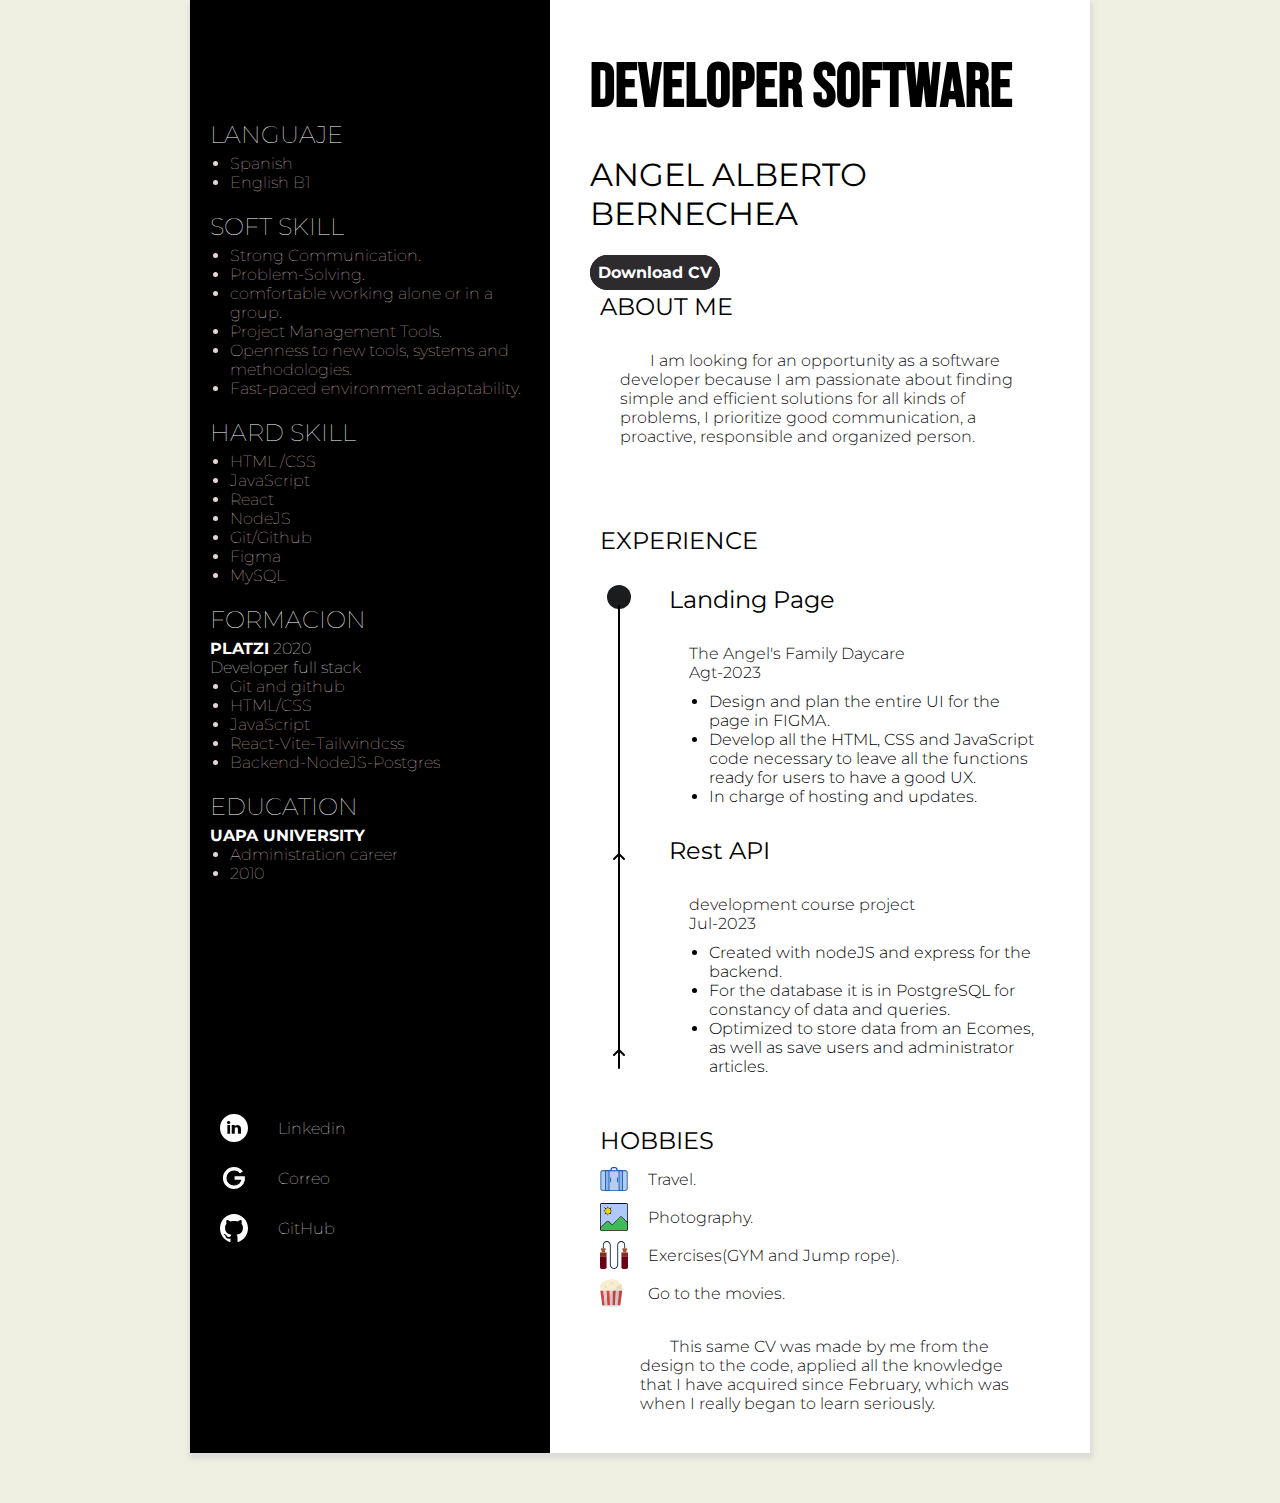
==== commit 07ccccdc: "add button download" ====
--- a/index.html
+++ b/index.html
@@ -176,6 +176,9 @@
 			<div class="title">
 			<h1 class="right-title">DEVELOPER SOFTWARE</h1>
 			<h2 class="right-name">ANGEL ALBERTO <br> BERNECHEA</h2>
+			<a class="botonCV" href="./files/angelBernecheaCV.png" download>
+				 Download CV
+			</a
 		</div>
 			<section class="resalt right-aboutme">
 				<h2>ABOUT ME</h2>
--- a/css/main.css
+++ b/css/main.css
@@ -352,4 +352,27 @@
   .invisible {
     display: none;
   }
-}/*# sourceMappingURL=main.css.map */+}/*# sourceMappingURL=main.css.map */
+
+.newbotonCV{
+  font-size: 43px;
+}
+.botonCV{
+  cursor: pointer;
+  color: #4e4e4e;
+  width: 120px;
+  height: 40px;
+  border-radius: 20px;
+  background-color: #2d2b2d;
+  font-weight: bold;
+  border: none;
+  color: white;
+  padding: 6px;
+  border: #2d2b2d 2px solid;
+  text-decoration: none;
+}
+.botonCV:hover{
+  color: rgb(38, 38, 38);
+  background: #dfdfdf;
+  border: #2d2b2d 2px solid;
+}